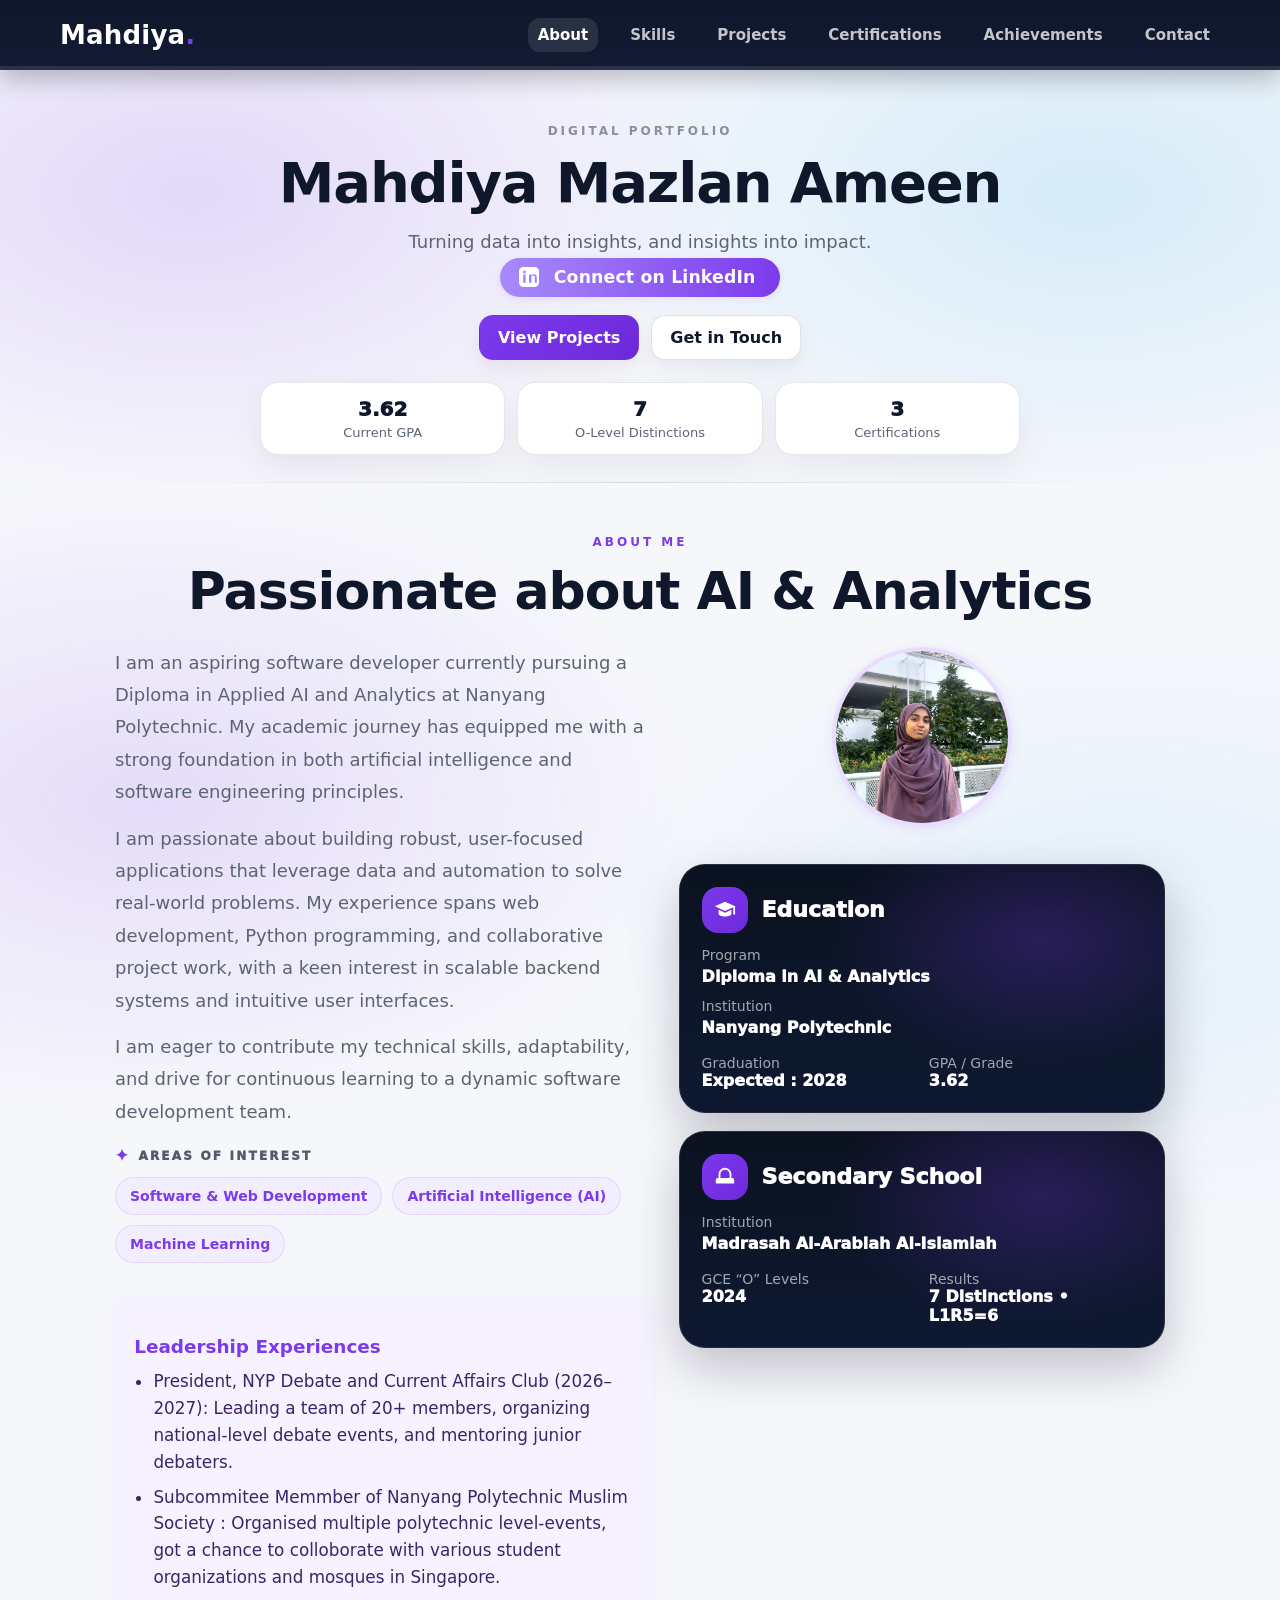
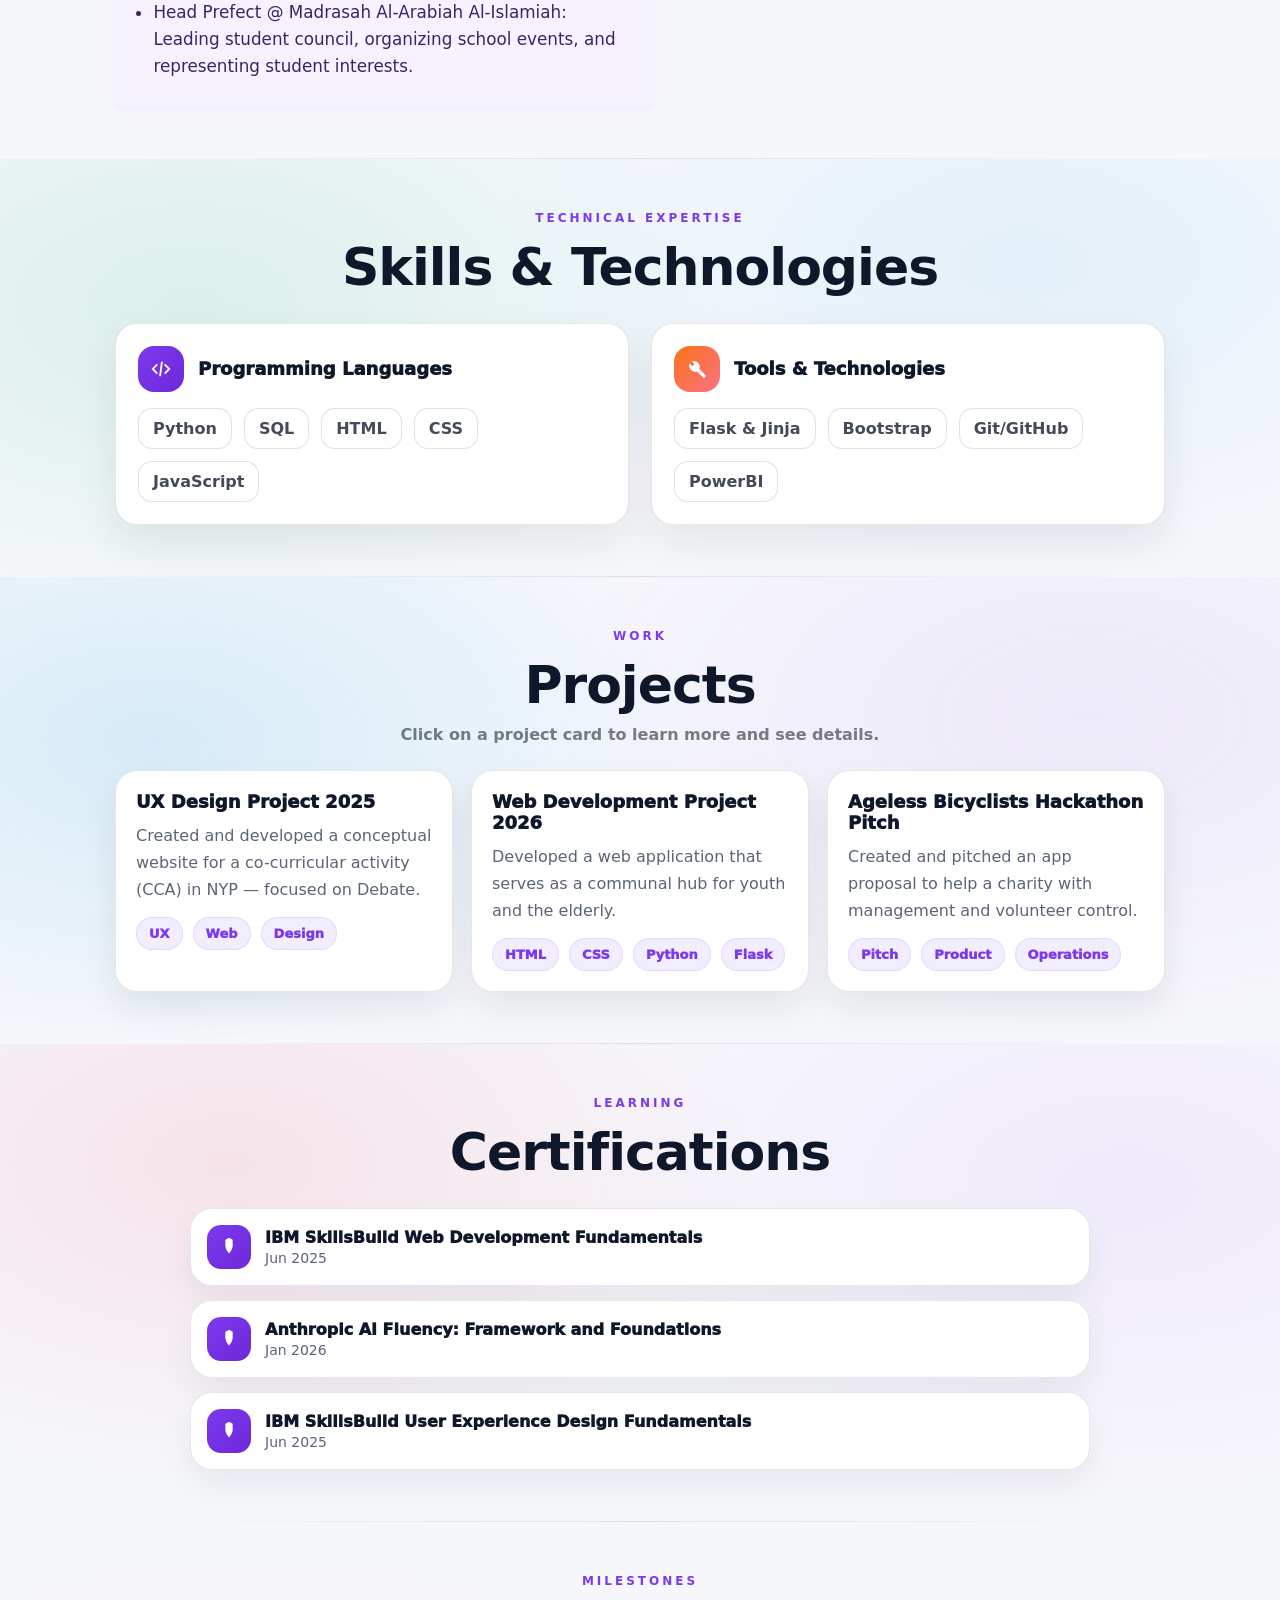
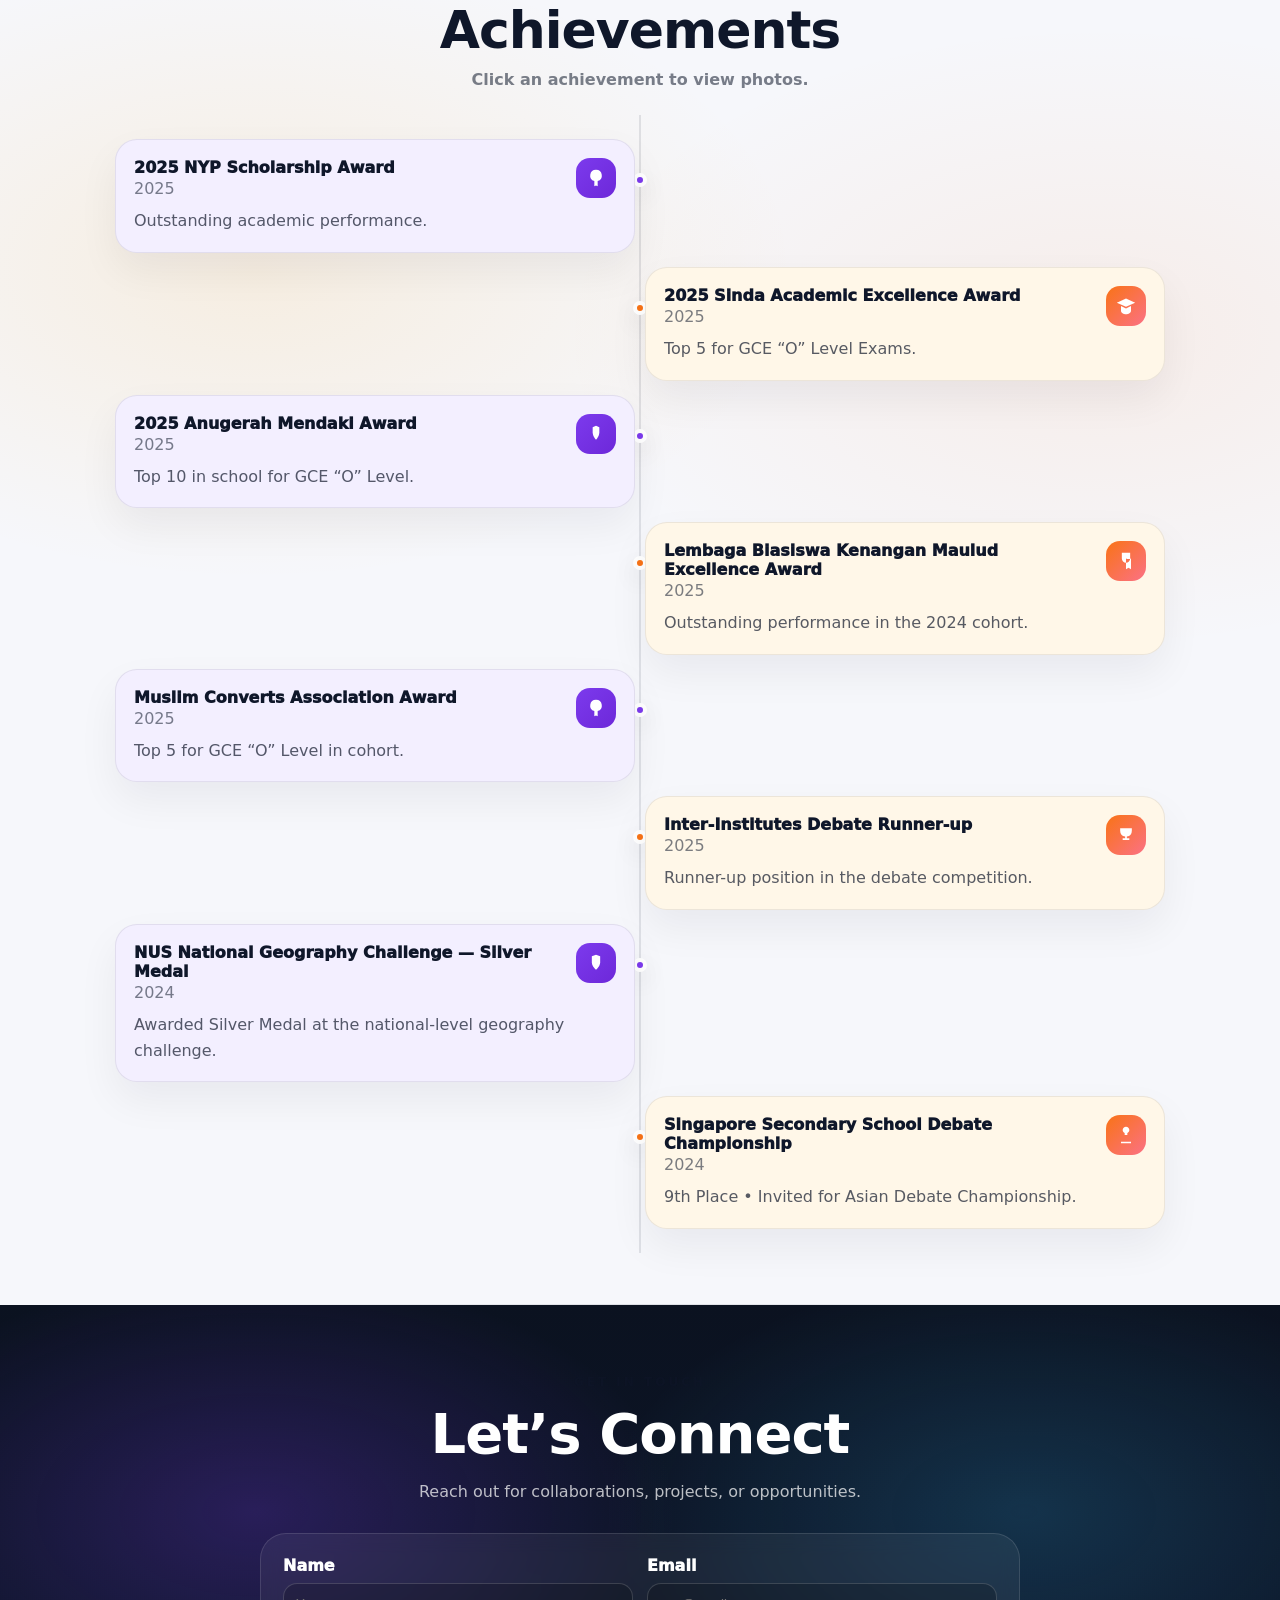
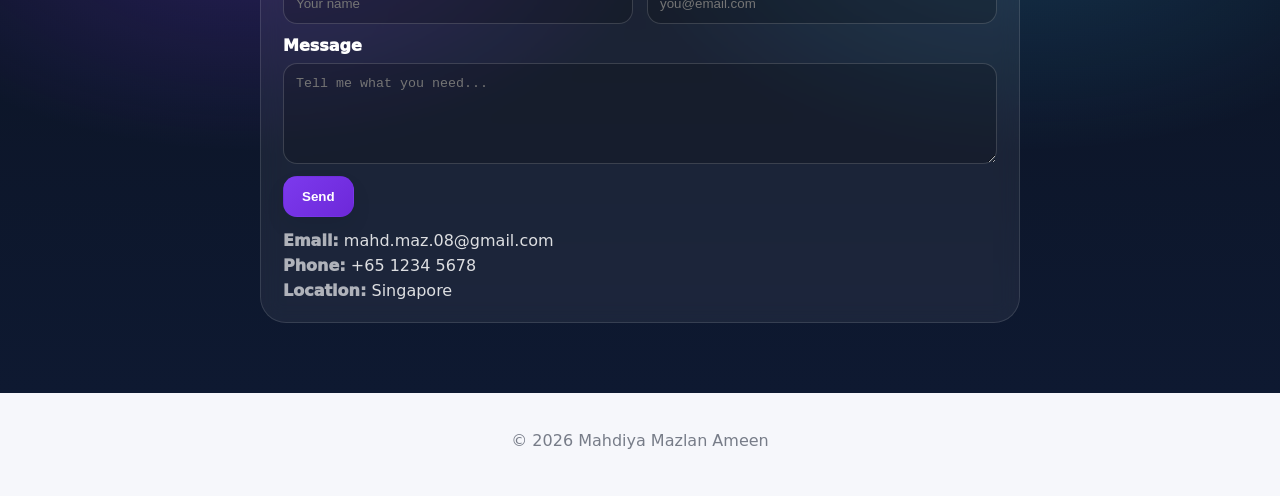
==== index.html @ 00eb6d24 "format" ====
<!DOCTYPE html>
<html lang="en">
<head>
  <meta charset="UTF-8" />
  <meta name="viewport" content="width=device-width, initial-scale=1.0" />
  <title>Mahdiya Mazlan Ameen | Portfolio</title>
  <link rel="stylesheet" href="style.css" />
</head>

<body>
  <!-- NAV -->
  <header class="nav-wrap">
    <nav class="nav">
      <a class="brand" href="#top" aria-label="Home">
        <span class="brand-name">Mahdiya</span><span class="brand-dot">.</span>
      </a>

      <button class="nav-toggle" id="navToggle" aria-label="Toggle menu">☰</button>

      <div class="nav-links" id="navLinks">
        <a class="nav-link" href="#about">About</a>
        <a class="nav-link" href="#skills">Skills</a>
        <a class="nav-link" href="#projects">Projects</a>
        <a class="nav-link" href="#certifications">Certifications</a>
        <a class="nav-link" href="#achievements">Achievements</a>
        <a class="nav-link" href="#contact">Contact</a>
      </div>
    </nav>

    <!-- Progress bar -->
    <div class="progress-track" aria-hidden="true">
      <div class="progress-bar" id="progressBar"></div>
    </div>
  </header>

  <main id="top">
    <!-- HERO -->
    <section class="hero theme-hero section-sep">
      <div class="hero-inner">
        <p class="kicker">DIGITAL PORTFOLIO</p>
        <h1 class="hero-title">Mahdiya Mazlan Ameen</h1>
        <p class="hero-sub">Turning data into insights, and insights into impact.</p>
        <a class="linkedin-btn" href="https://www.linkedin.com/in/mahdiya-mazlan-16b525393/" target="_blank" rel="noreferrer">
          <span class="linkedin-icon" aria-hidden="true">
            <svg width="20" height="20" viewBox="0 0 24 24" fill="currentColor" style="vertical-align:middle;">
              <path d="M19 0h-14c-2.761 0-5 2.239-5 5v14c0 2.761 2.239 5 5 5h14c2.762 0 5-2.239 5-5v-14c0-2.761-2.238-5-5-5zm-11 19h-3v-10h3v10zm-1.5-11.268c-.966 0-1.75-.784-1.75-1.75s.784-1.75 1.75-1.75 1.75.784 1.75 1.75-.784 1.75-1.75 1.75zm15.5 11.268h-3v-5.604c0-1.337-.025-3.063-1.868-3.063-1.868 0-2.154 1.459-2.154 2.967v5.7h-3v-10h2.881v1.367h.041c.401-.761 1.379-1.563 2.841-1.563 3.039 0 3.6 2.001 3.6 4.601v5.595z"/>
            </svg>
          </span>
          <span class="linkedin-text">Connect on LinkedIn</span>
        </a>

        <div class="hero-cta">
          <a class="btn primary" href="#projects">View Projects</a>
          <a class="btn" href="#contact">Get in Touch</a>
        </div>

        <div class="hero-stats">
          <div class="stat">
            <div class="stat-num">3.62</div>
            <div class="stat-label">Current GPA</div>
          </div>
          <div class="stat">
            <div class="stat-num">7</div>
            <div class="stat-label">O-Level Distinctions</div>
          </div>
          <div class="stat">
            <div class="stat-num">3</div>
            <div class="stat-label">Certifications</div>
          </div>
        </div>
      </div>
    </section>

    <!-- ABOUT -->
    <section id="about" class="section theme-lilac section-sep">
      <div class="section-head center">
        <p class="kicker purple">ABOUT ME</p>
        <h2 class="section-title">Passionate about AI &amp; Analytics</h2>
      </div>

      <div class="about-grid">
        <div class="about-left">
          <p class="lead">
            I am an aspiring software developer currently pursuing a Diploma in Applied AI and Analytics at Nanyang Polytechnic. My academic journey has equipped me with a strong foundation in both artificial intelligence and software engineering principles.
          </p>
          <p class="lead">
            I am passionate about building robust, user-focused applications that leverage data and automation to solve real-world problems. My experience spans web development, Python programming, and collaborative project work, with a keen interest in scalable backend systems and intuitive user interfaces.
          </p>
          <p class="lead">
            I am eager to contribute my technical skills, adaptability, and drive for continuous learning to a dynamic software development team.
          </p>

          <div class="mini-row">
            <span class="mini-icon">✦</span>
            <span class="mini-label">AREAS OF INTEREST</span>
          </div>

          <div class="chip-row">
            <span class="chip">Software &amp; Web Development</span>
            <span class="chip">Artificial Intelligence (AI)</span>
            <span class="chip">Machine Learning</span>
          </div>

     
          <div class="leadership-section">
            <h3 class="leadership-title">Leadership Experiences</h3>
            <ul class="leadership-list">
              <li>President, NYP Debate and Current Affairs Club (2026–2027): Leading a team of 20+ members, organizing national-level debate events, and mentoring junior debaters.</li>
              <li>Subcommitee Memmber of Nanyang Polytechnic Muslim Society : Organised multiple polytechnic level-events, got a chance to colloborate with various student organizations and mosques in Singapore. </li>
              <li>Head Prefect @ Madrasah Al-Arabiah Al-Islamiah: Leading student council, organizing school events, and representing student interests.</li>
            </ul>
          </div>
        </div>

        <div class="about-right">
          <div class="profile-pic-wrap">
            <img src="profile2.jpeg" alt="Profile photo of Mahdiya Mazlan Ameen" class="profile-pic" />
          </div>
          <article class="dark-card">
            <div class="dark-card-top">
              <span class="icon-badge purple">
                <svg viewBox="0 0 24 24" aria-hidden="true">
                  <path d="M12 3 1 8l11 5 9-4.09V17h2V8L12 3Zm0 12L5 11.82V16c0 1.66 3.13 3 7 3s7-1.34 7-3v-4.18L12 15Z"/>
                </svg>
              </span>
              <div class="dark-card-title">Education</div>
            </div>

            <div class="dark-card-body">
              <div class="dark-row">
                <div class="muted">Program</div>
                <div class="bold">Diploma in AI &amp; Analytics</div>
              </div>
              <div class="dark-row">
                <div class="muted">Institution</div>
                <div class="bold">Nanyang Polytechnic</div>
              </div>
              <div class="dark-split">
                <div>
                  <div class="muted">Graduation</div>
                  <div class="bold">Expected : 2028</div>
                </div>
                <div>
                  <div class="muted">GPA / Grade</div>
                  <div class="bold">3.62</div>
                </div>
              </div>
            </div>
          </article>

          <article class="dark-card">
            <div class="dark-card-top">
              <span class="icon-badge purple">
                <svg viewBox="0 0 24 24" aria-hidden="true">
                  <path d="M12 2a7 7 0 0 0-7 7v4H4a2 2 0 0 0-2 2v4h20v-4a2 2 0 0 0-2-2h-1V9a7 7 0 0 0-7-7Zm5 11H7V9a5 5 0 0 1 10 0v4Z"/>
                </svg>
              </span>
              <div class="dark-card-title">Secondary School</div>
            </div>

            <div class="dark-card-body">
              <div class="dark-row">
                <div class="muted">Institution</div>
                <div class="bold">Madrasah Al-Arabiah Al-Islamiah</div>
              </div>
              <div class="dark-split">
                <div>
                  <div class="muted">GCE “O” Levels</div>
                  <div class="bold">2024</div>
                </div>
                <div>
                  <div class="muted">Results</div>
                  <div class="bold">7 Distinctions • L1R5=6</div>
                </div>
              </div>
            </div>
          </article>
        </div>
      </div>
    </section>

    <!-- SKILLS -->
    <section id="skills" class="section theme-mint section-sep">
      <div class="section-head center">
        <p class="kicker purple">TECHNICAL EXPERTISE</p>
        <h2 class="section-title">Skills &amp; Technologies</h2>
      </div>

      <div class="cards-2">
        <article class="white-card">
          <div class="white-card-top">
            <span class="icon-badge purple">
              <svg viewBox="0 0 24 24" aria-hidden="true">
                <path d="M8.7 16.3 4.4 12l4.3-4.3L7.3 6.3 1.6 12l5.7 5.7 1.4-1.4ZM15.3 16.3l1.4 1.4 5.7-5.7-5.7-5.7-1.4 1.4L19.6 12l-4.3 4.3ZM10 20h2l2-16h-2l-2 16Z"/>
              </svg>
            </span>
            <div class="white-card-title">Programming Languages</div>
          </div>

          <div class="pill-grid">
            <span class="pill">Python</span>
            <span class="pill">SQL</span>
            <span class="pill">HTML</span>
            <span class="pill">CSS</span>
            <span class="pill">JavaScript</span>
          </div>
        </article>

        <article class="white-card">
          <div class="white-card-top">
            <span class="icon-badge orange">
              <svg viewBox="0 0 24 24" aria-hidden="true">
                <path d="M22 19.6 14.6 12a6.5 6.5 0 0 0-8.3-8.3l3 3-2.3 2.3-3-3A6.5 6.5 0 0 0 12 14.6L19.6 22 22 19.6Z"/>
              </svg>
            </span>
            <div class="white-card-title">Tools &amp; Technologies</div>
          </div>

          <div class="pill-grid">
            <span class="pill">Flask &amp; Jinja</span>
            <span class="pill">Bootstrap</span>
            <span class="pill">Git/GitHub</span>
            <span class="pill">PowerBI</span>
          </div>
        </article>
      </div>
    </section>

    <!-- PROJECTS -->
    <section id="projects" class="section theme-sky section-sep">
      <div class="section-head center">
        <p class="kicker purple">WORK</p>
        <h2 class="section-title">Projects</h2>
        <p class="subtle-note">Click on a project card to learn more and see details.</p>
      </div>

      <div class="project-grid">
        <article class="project-card" tabindex="0" data-project="ux2025">
          <div class="project-top">
            <h3 class="project-title">UX Design Project 2025</h3>
            <p class="project-desc">
              Created and developed a conceptual website for a co-curricular activity (CCA) in NYP — focused on Debate.
            </p>
          </div>
          <div class="project-tags">
            <span class="tag">UX</span>
            <span class="tag">Web</span>
            <span class="tag">Design</span>
          </div>
        </article>

        <article class="project-card" tabindex="0" data-project="web2026">
          <div class="project-top">
            <h3 class="project-title">Web Development Project 2026</h3>
            <p class="project-desc">
              Developed a web application that serves as a communal hub for youth and the elderly.
            </p>
          </div>
          <div class="project-tags">
            <span class="tag">HTML</span>
            <span class="tag">CSS</span>
            <span class="tag">Python</span>
            <span class="tag">Flask</span>
          </div>
        </article>

        <article class="project-card" tabindex="0" data-project="bicyclists">
          <div class="project-top">
            <h3 class="project-title">Ageless Bicyclists Hackathon Pitch</h3>
            <p class="project-desc">
              Created and pitched an app proposal to help a charity with management and volunteer control.
            </p>
          </div>
          <div class="project-tags">
            <span class="tag">Pitch</span>
            <span class="tag">Product</span>
            <span class="tag">Operations</span>
          </div>
        </article>
      </div>
    </section>

    <!-- CERTIFICATIONS -->
    <section id="certifications" class="section theme-rose section-sep">
      <div class="section-head center">
        <p class="kicker purple">LEARNING</p>
        <h2 class="section-title">Certifications</h2>
      </div>

      <div class="list-cards">
        <div class="list-card">
          <div class="list-icon purple">
            <svg viewBox="0 0 24 24" aria-hidden="true">
              <path d="M12 2 8 4v6c0 5 4 9 4 9s4-4 4-9V4l-4-2Z"/>
            </svg>
          </div>
          <div class="list-body">
            <div class="list-title">IBM SkillsBuild Web Development Fundamentals</div>
            <div class="list-sub">Jun 2025</div>
          </div>
        </div>

        <div class="list-card">
          <div class="list-icon purple">
            <svg viewBox="0 0 24 24" aria-hidden="true">
              <path d="M12 2 8 4v6c0 5 4 9 4 9s4-4 4-9V4l-4-2Z"/>
            </svg>
          </div>
          <div class="list-body">
            <div class="list-title">Anthropic AI Fluency: Framework and Foundations</div>
            <div class="list-sub">Jan 2026</div>
          </div>
        </div>

        <div class="list-card">
          <div class="list-icon purple">
            <svg viewBox="0 0 24 24" aria-hidden="true">
              <path d="M12 2 8 4v6c0 5 4 9 4 9s4-4 4-9V4l-4-2Z"/>
            </svg>
          </div>
          <div class="list-body">
            <div class="list-title">IBM SkillsBuild User Experience Design Fundamentals</div>
            <div class="list-sub">Jun 2025</div>
          </div>
        </div>
      </div>
    </section>

    <!-- ACHIEVEMENTS -->
    <section id="achievements" class="section theme-amber section-sep">
      <div class="section-head center">
        <p class="kicker purple">MILESTONES</p>
        <h2 class="section-title">Achievements</h2>
        <p class="subtle-note">Click an achievement to view photos.</p>
      </div>

      <div class="timeline">
        <div class="line"></div>

        <!-- 2025 -->
        <div class="t-item left">
          <span class="t-dot purple"></span>
          <div class="t-card lilac achievement-card" tabindex="0" data-achievement="nyp">
            <div class="t-top">
              <div>
                <div class="t-title">2025 NYP Scholarship Award</div>
                <div class="t-date">2025</div>
              </div>
              <span class="t-badge purple">
                <svg viewBox="0 0 24 24" aria-hidden="true">
                  <path d="M12 2a7 7 0 0 0-2 13.7V22l2-1 2 1v-6.3A7 7 0 0 0 12 2Z"/>
                </svg>
              </span>
            </div>
            <p class="t-desc">Outstanding academic performance.</p>
          </div>
        </div>

        <div class="t-item right">
          <span class="t-dot orange"></span>
          <div class="t-card sand achievement-card" tabindex="0" data-achievement="sinda">
            <div class="t-top">
              <div>
                <div class="t-title">2025 Sinda Academic Excellence Award</div>
                <div class="t-date">2025</div>
              </div>
              <span class="t-badge orange">
                <svg viewBox="0 0 24 24" aria-hidden="true">
                  <path d="M12 3 1 8l11 5 11-5-11-5Zm-6 9v6c0 2 3 4 6 4s6-2 6-4v-6l-6 3-6-3Z"/>
                </svg>
              </span>
            </div>
            <p class="t-desc">Top 5 for GCE “O” Level Exams.</p>
          </div>
        </div>

        <div class="t-item left">
          <span class="t-dot purple"></span>
          <div class="t-card lilac achievement-card" tabindex="0" data-achievement="mendaki">
            <div class="t-top">
              <div>
                <div class="t-title">2025 Anugerah Mendaki Award</div>
                <div class="t-date">2025</div>
              </div>
              <span class="t-badge purple">
                <svg viewBox="0 0 24 24" aria-hidden="true">
                  <path d="M12 2 8 4v6c0 5 4 9 4 9s4-4 4-9V4l-4-2Z"/>
                </svg>
              </span>
            </div>
            <p class="t-desc">Top 10 in school for GCE “O” Level.</p>
          </div>
        </div>

        <div class="t-item right">
          <span class="t-dot orange"></span>
          <div class="t-card sand achievement-card" tabindex="0" data-achievement="maulud">
            <div class="t-top">
              <div>
                <div class="t-title">Lembaga Biasiswa Kenangan Maulud Excellence Award</div>
                <div class="t-date">2025</div>
              </div>
              <span class="t-badge orange">
                <svg viewBox="0 0 24 24" aria-hidden="true">
                  <path d="M7 2h10v7a5 5 0 0 1-10 0V2Zm5 20 3-2 3 2V9a7 7 0 0 1-6 0v13Z"/>
                </svg>
              </span>
            </div>
            <p class="t-desc">Outstanding performance in the 2024 cohort.</p>
          </div>
        </div>

        <div class="t-item left">
          <span class="t-dot purple"></span>
          <div class="t-card lilac achievement-card" tabindex="0" data-achievement="converts">
            <div class="t-top">
              <div>
                <div class="t-title">Muslim Converts Association Award</div>
                <div class="t-date">2025</div>
              </div>
              <span class="t-badge purple">
                <svg viewBox="0 0 24 24" aria-hidden="true">
                  <path d="M12 2a7 7 0 0 0-2 13.7V22l2-1 2 1v-6.3A7 7 0 0 0 12 2Z"/>
                </svg>
              </span>
            </div>
            <p class="t-desc">Top 5 for GCE “O” Level in cohort.</p>
          </div>
        </div>

        <div class="t-item right">
          <span class="t-dot orange"></span>
          <div class="t-card sand achievement-card" tabindex="0" data-achievement="debate2025">
            <div class="t-top">
              <div>
                <div class="t-title">Inter-Institutes Debate Runner-up</div>
                <div class="t-date">2025</div>
              </div>
              <span class="t-badge orange">
                <svg viewBox="0 0 24 24" aria-hidden="true">
                  <path d="M7 4h10v3a5 5 0 0 1-10 0V4Zm-2 0v3a7 7 0 0 0 6 6.93V16H8v2h8v-2h-3v-2.07A7 7 0 0 0 19 7V4h-2v3a5 5 0 0 1-10 0V4H5Z"/>
                </svg>
              </span>
            </div>
            <p class="t-desc">Runner-up position in the debate competition.</p>
          </div>
        </div>

        <!-- 2024 NEW -->
        <div class="t-item left">
          <span class="t-dot purple"></span>
          <div class="t-card lilac achievement-card" tabindex="0" data-achievement="nusgeo">
            <div class="t-top">
              <div>
                <div class="t-title">NUS National Geography Challenge — Silver Medal</div>
                <div class="t-date">2024</div>
              </div>
              <span class="t-badge purple">
                <svg viewBox="0 0 24 24" aria-hidden="true">
                  <path d="M12 2 7 4v7c0 5 5 9 5 9s5-4 5-9V4l-5-2Z"/>
                </svg>
              </span>
            </div>
            <p class="t-desc">Awarded Silver Medal at the national-level geography challenge.</p>
          </div>
        </div>

        <div class="t-item right">
          <span class="t-dot orange"></span>
          <div class="t-card sand achievement-card" tabindex="0" data-achievement="sssd">
            <div class="t-top">
              <div>
                <div class="t-title">Singapore Secondary School Debate Championship</div>
                <div class="t-date">2024</div>
              </div>
              <span class="t-badge orange">
                <svg viewBox="0 0 24 24" aria-hidden="true">
                  <path d="M12 2c2.2 0 4 1.8 4 4 0 1.6-1 3-2.4 3.6V12h-3.2V9.6C9 9 8 7.6 8 6c0-2.2 1.8-4 4-4Zm-6 20v-2h12v2H6Z"/>
                </svg>
              </span>
            </div>
            <p class="t-desc">9th Place • Invited for Asian Debate Championship.</p>
          </div>
        </div>
      </div>
    </section>

    <!-- CONTACT -->
    <section id="contact" class="contact">
      <div class="contact-inner">
        <p class="kicker">GET IN TOUCH</p>
        <h2 class="contact-title">Let’s Connect</h2>
        <p class="contact-sub">Reach out for collaborations, projects, or opportunities.</p>

        <form class="contact-form" onsubmit="return false;">
          <div class="form-row">
            <div class="field">
              <label for="name">Name</label>
              <input id="name" name="name" type="text" placeholder="Your name" required />
            </div>
            <div class="field">
              <label for="email">Email</label>
              <input id="email" name="email" type="email" placeholder="you@email.com" required />
            </div>
          </div>

          <div class="field">
            <label for="message">Message</label>
            <textarea id="message" name="message" rows="5" placeholder="Tell me what you need..." required></textarea>
          </div>

          <button class="btn primary" type="submit">Send</button>

          <div class="contact-meta">
            <div><span class="muted2">Email:</span> mahd.maz.08@gmail.com</div>
            <div><span class="muted2">Phone:</span> +65 1234 5678</div>
            <div><span class="muted2">Location:</span> Singapore</div>
          </div>
        </form>
      </div>
    </section>

    <footer class="footer">
      <p>© 2026 Mahdiya Mazlan Ameen</p>
    </footer>
  </main>

  <!-- =========================
  PROJECT MODALS (Updated with LONG descriptions ✅)
  Only Web Dev 2026 has "View Project" button ✅
  ========================= -->
  <div id="modal-ux2025" class="project-modal">
    <div class="modal-content">
      <span class="modal-close" tabindex="0">&times;</span>
      <h2>UX Design Project 2025</h2>
      <img src="ux.homepage.png" alt="UX Design Project Screenshot" class="modal-img" />

      <p><strong>Overview:</strong> A conceptual website designed for an NYP Debate CCA to clearly communicate activities, events, and achievements to students.</p>
      <p><strong>My role:</strong> I planned the layout and user flow, designed key pages, and focused on improving readability and navigation so users can quickly find information such as training schedules, event updates, and sign-up details.</p>
      <p><strong>Key UX focus:</strong> Clean information hierarchy, consistent visual style, and a student-friendly design that feels modern and easy to use.</p>
      <p><strong>Outcome:</strong> A structured, realistic prototype that shows how a CCA could present content professionally to attract new members and keep current members informed.</p>
    </div>
  </div>

  <div id="modal-web2026" class="project-modal">
    <div class="modal-content">
      <span class="modal-close" tabindex="0">&times;</span>
      <h2>Web Development Project 2026</h2>
      <video src="wdpvideo.mp4" controls class="modal-img"></video>

      <p><strong>Overview:</strong> A community web application built as a shared hub for youth and the elderly to connect, participate, and support each other through shared stories, activities, and updates.</p>
      <p><strong>My role:</strong> I developed the web app structure and UI, designed pages for community interaction, and ensured the layout is simple, accessible, and easy for users of different ages.</p>
      <p><strong>Tech stack:</strong> HTML, CSS, Python, and Flask (with a modular structure that allows future features like login, posting, and topic categories).</p>
      <p><strong>Why it matters:</strong> The platform is designed to reduce social gaps by making it easier for different generations to communicate and share resources in one place.</p>
      <p><strong>Outcome:</strong> A working web application foundation that is scalable and ready to expand with more community features.</p>

      <!-- ✅ ONLY project with View Project button -->
      <a class="btn primary" href="https://wdpprojectfinal-production.up.railway.app/storyboard" target="_blank" rel="noreferrer">View Project</a>
    </div>
  </div>

  <div id="modal-bicyclists" class="project-modal">
    <div class="modal-content">
      <span class="modal-close" tabindex="0">&times;</span>
      <h2>Ageless Bicyclists Hackathon Pitch</h2>
      <video src="ageless cyclists.mp4" controls class="modal-img"></video>

      <p><strong>Overview:</strong> A hackathon proposal where we designed an app concept to help a charity manage volunteers, events, and operations more efficiently.</p>
      <p><strong>My role:</strong> I translated real operational needs into practical app features and contributed to structuring the pitch so the solution was clear, realistic, and impactful.</p>
      <p><strong>Core features proposed:</strong> Volunteer scheduling, task assignment, event tracking, and simple admin tools to improve coordination and reduce manual work.</p>
      <p><strong>Outcome:</strong> A polished pitch that communicated both social impact and operational improvement, supported by a clear user flow and feature breakdown.</p>
    </div>
  </div>

  <!-- =========================
  ACHIEVEMENT MODALS (Your latest kept ✅)
  ========================= -->
  <div id="modal-nyp" class="achievement-modal">
    <div class="modal-content">
      <span class="modal-close" tabindex="0">&times;</span>
      <h2>2025 NYP Scholarship Award</h2>
      <img src="nypscholarship.png" alt="NYP Scholarship Award" class="modal-img" />
    </div>
  </div>

  <div id="modal-sinda" class="achievement-modal">
    <div class="modal-content">
      <span class="modal-close" tabindex="0">&times;</span>
      <h2>2025 Sinda Academic Excellence Award</h2>
      <img src="sinda.png" alt="Sinda Award" class="modal-img" />
    </div>
  </div>

  <div id="modal-mendaki" class="achievement-modal">
    <div class="modal-content">
      <span class="modal-close" tabindex="0">&times;</span>
      <h2>2025 Anugerah Mendaki Award</h2>
      <img src="mendaki.png" alt="Mendaki Award" class="modal-img" />
    </div>
  </div>

  <div id="modal-maulud" class="achievement-modal">
    <div class="modal-content">
      <span class="modal-close" tabindex="0">&times;</span>
      <h2>Lembangan Kenangan Maulud Excellence Award</h2>
      <img src="lbkm.png" alt="Maulud Award" class="modal-img" />
    </div>
  </div>

  <div id="modal-converts" class="achievement-modal">
    <div class="modal-content">
      <span class="modal-close" tabindex="0">&times;</span>
      <h2>Muslim Converts Association Award</h2>
      <img src="mcas.png" alt="Converts Award" class="modal-img" />
    </div>
  </div>

  <div id="modal-debate2025" class="achievement-modal">
    <div class="modal-content">
      <span class="modal-close" tabindex="0">&times;</span>
      <h2>Inter-Institutes Debate Runner-up</h2>
      <img src="interihl.png" alt="Debate Award" class="modal-img" />
      <div class="ach-gallery">
        <img src="interihl2.jpeg" alt="Debate photo 1" />
      </div>
    </div>
  </div>

  <div id="modal-nusgeo" class="achievement-modal">
    <div class="modal-content">
      <span class="modal-close" tabindex="0">&times;</span>
      <h2>NUS National Geography Challenge — Silver Medal (2024)</h2>
      <img src="nusgeog.png" alt="NUS Geography Challenge" class="modal-img" />
    </div>
  </div>

  <div id="modal-sssd" class="achievement-modal">
    <div class="modal-content">
      <span class="modal-close" tabindex="0">&times;</span>
      <h2>Singapore Secondary School Debate Championship (2024)</h2>
      <img src="sssdc.png" alt="SSSD Championship" class="modal-img" />
      <p><strong>Result:</strong> 9th Place • Invited for Asian Debate Championship</p>
    </div>
  </div>

  <script>
    // Mobile nav
    const navToggle = document.getElementById("navToggle");
    const navLinks = document.getElementById("navLinks");
    navToggle?.addEventListener("click", () => navLinks.classList.toggle("open"));

    // Active link on scroll
    const links = document.querySelectorAll(".nav-link");
    const sections = [...document.querySelectorAll("section[id]")];
    function setActive() {
      const y = window.scrollY + 140;
      let current = sections[0]?.id || "about";
      for (const s of sections) if (s.offsetTop <= y) current = s.id;
      links.forEach(a => a.classList.toggle("active", a.getAttribute("href") === `#${current}`));
    }
    window.addEventListener("scroll", setActive);
    setActive();

    // Reveal
    const revealTargets = document.querySelectorAll(
      "section, .white-card, .project-card, .dark-card, .list-card, .t-card, .stat"
    );
    revealTargets.forEach(el => el.classList.add("reveal"));
    const io = new IntersectionObserver((entries) => {
      entries.forEach(e => { if (e.isIntersecting) e.target.classList.add("show"); });
    }, { threshold: 0.12 });
    revealTargets.forEach(el => io.observe(el));

    // Progress bar
    const progressBar = document.getElementById("progressBar");
    function updateProgress() {
      const scrollTop = window.scrollY || document.documentElement.scrollTop;
      const docHeight = document.documentElement.scrollHeight - document.documentElement.clientHeight;
      const pct = docHeight > 0 ? (scrollTop / docHeight) * 100 : 0;
      progressBar.style.width = pct + "%";
    }
    window.addEventListener("scroll", updateProgress);
    updateProgress();

    // Achievement modals
    document.querySelectorAll('.achievement-card').forEach(card => {
      const open = () => {
        const modal = document.getElementById('modal-' + card.dataset.achievement);
        if (modal) modal.classList.add('active');
      };
      card.addEventListener('click', open);
      card.addEventListener('keypress', e => {
        if (e.key === 'Enter' || e.key === ' ') open();
      });
    });

    // Project modals
    document.querySelectorAll('.project-card').forEach(card => {
      const open = () => {
        const modal = document.getElementById('modal-' + card.dataset.project);
        if (modal) modal.classList.add('active');
      };
      card.addEventListener('click', open);
      card.addEventListener('keypress', e => {
        if (e.key === 'Enter' || e.key === ' ') open();
      });
    });

    // Close buttons (both modal types)
    document.querySelectorAll('.modal-close').forEach(btn => {
      const close = () => btn.closest('.achievement-modal, .project-modal')?.classList.remove('active');
      btn.addEventListener('click', close);
      btn.addEventListener('keypress', e => {
        if (e.key === 'Enter' || e.key === ' ') close();
      });
    });

    // Click outside modal content to close
    document.querySelectorAll('.achievement-modal, .project-modal').forEach(m => {
      m.addEventListener('click', (e) => { if (e.target === m) m.classList.remove('active'); });
    });

    window.addEventListener('keydown', e => {
      if (e.key === 'Escape') {
        document.querySelectorAll('.achievement-modal.active, .project-modal.active')
          .forEach(m => m.classList.remove('active'));
      }
    });
  </script>
</body>
</html>
---- style.css ----
/* Profile picture beside About Me intro */
.profile-pic-wrap {
  display: flex;
  justify-content: center;
  margin-bottom: 1.2rem;
}
.profile-pic {
  width: 180px;
  height: 180px;
  object-fit: cover;
  border-radius: 50%;
  border: 4px solid #e9ddff;
  box-shadow: 0 2px 12px rgba(124, 58, 237, 0.10);
}
/* Professional LinkedIn button styling for hero */
.linkedin-btn {
  display: inline-flex;
  align-items: center;
  gap: 0.6em;
  background: linear-gradient(90deg, #a78bfa 0%, #7c3aed 100%);
  color: #fff;
  font-weight: 600;
  font-size: 1.08rem;
  padding: 0.55em 1.4em 0.55em 1.1em;
  border: none;
  border-radius: 2em;
  box-shadow: 0 2px 8px rgba(124, 58, 237, 0.10);
  text-decoration: none;
  transition: background 0.18s, box-shadow 0.18s, transform 0.12s;
  cursor: pointer;
  outline: none;
}
.linkedin-btn:hover, .linkedin-btn:focus {
  background: linear-gradient(90deg, #7c3aed 0%, #a78bfa 100%);
  box-shadow: 0 4px 16px rgba(124, 58, 237, 0.18);
  transform: translateY(-2px) scale(1.03);
}
.linkedin-icon {
  display: flex;
  align-items: center;
  color: #fff;
  font-size: 1.2em;
  margin-right: 0.2em;
}
.linkedin-text {
  letter-spacing: 0.01em;
}
/* Centered LinkedIn link under About Me motto */
.center-linkedin {
  display: flex;
  justify-content: center;
  margin: 0.7rem 0 1.2rem 0;
}
.about-motto {
  text-align: center;
  font-size: 1.08rem;
  color: #7c3aed;
  font-weight: 600;
  margin-top: 0.7rem;
  margin-bottom: 0.2rem;
}
/* Leadership section under About Me */
.leadership-section {
  margin-top: 2.2rem;
  background: #f6f2ff;
  border-radius: 12px;
  padding: 1.2rem 1.5rem 1.2rem 1.2rem;
  box-shadow: 0 2px 8px rgba(124, 58, 237, 0.06);
}
.leadership-title {
  color: #7c3aed;
  font-size: 1.15rem;
  margin-bottom: 0.7rem;
  font-weight: 700;
}
.leadership-list {
  margin: 0;
  padding-left: 1.2rem;
  color: #3b2566;
  font-size: 1.05rem;
}
.leadership-list li {
  margin-bottom: 0.5rem;
  line-height: 1.6;
}
/* =========================
FINAL style.css (COPY/PASTE)
Fixes:
- Prevent section clipping modals
- Added subtle note style
- Modal z-index boosted
- Skills pills lighter
- Gallery support
========================= */

:root{
  --navy:#0f172a;
  --navy2:#111b33;

  --text:#0f172a;
  --muted:#5b6476;
  --bg:#f6f7fb;

  --purple:#7c3aed;
  --purple2:#6d28d9;
  --lilac:#f2edff;

  --mint:#10b981;
  --sky:#0ea5e9;
  --rose:#f43f5e;
  --amber:#f59e0b;

  --card:#ffffff;
}

*{ box-sizing:border-box; }
html{ scroll-behavior:smooth; }
body{
  margin:0;
  font-family: ui-sans-serif, system-ui, -apple-system, Segoe UI, Roboto, Arial;
  color:var(--text);
  background: var(--bg);
}

/* Prevent sections clipping modals */
.section{ overflow: visible; }

/* NAV */
.nav-wrap{
  position: sticky;
  top:0;
  z-index:100;
  background: linear-gradient(180deg, var(--navy) 0%, var(--navy2) 100%);
  box-shadow: 0 10px 22px rgba(2,6,23,0.22);
}
.nav{
  max-width: 1200px;
  margin: 0 auto;
  padding: 18px 20px 14px;
  display:flex;
  align-items:center;
  gap: 18px;
}
.brand{
  text-decoration:none;
  font-weight: 800;
  font-size: 26px;
  letter-spacing: 0.2px;
  color: #fff;
}
.brand-dot{ color: var(--purple); }
.nav-toggle{
  display:none;
  margin-left:auto;
  border: 1px solid rgba(255,255,255,0.16);
  background: rgba(255,255,255,0.08);
  color:#fff;
  border-radius: 12px;
  padding: 10px 12px;
  cursor:pointer;
}
.nav-links{
  margin-left:auto;
  display:flex;
  align-items:center;
  gap: 22px;
}
.nav-link{
  color: rgba(255,255,255,0.75);
  text-decoration:none;
  font-weight: 700;
  font-size: 15px;
  padding: 8px 10px;
  border-radius: 12px;
}
.nav-link:hover{ color:#fff; }
.nav-link.active{
  color:#fff;
  background: rgba(255,255,255,0.10);
}

/* Progress bar */
.progress-track{
  height: 4px;
  width: 100%;
  background: rgba(255,255,255,0.10);
}
.progress-bar{
  height: 100%;
  width: 0%;
  background: linear-gradient(90deg, var(--purple) 0%, #22c55e 40%, var(--sky) 70%, var(--amber) 100%);
  transition: width 0.08s linear;
}

/* HERO */
.hero{ padding: 54px 20px 28px; }
.hero-inner{
  max-width: 1050px;
  margin: 0 auto;
  text-align:center;
}
.kicker{
  margin: 0 0 12px;
  letter-spacing: 3px;
  font-weight: 900;
  font-size: 12px;
  color: rgba(15,23,42,0.45);
}
.kicker.purple{ color: var(--purple); }
.hero-title{
  margin: 0;
  font-size: 56px;
  letter-spacing: -1.2px;
}
.hero-sub{
  margin: 12px auto 0;
  max-width: 680px;
  font-size: 18px;
  color: var(--muted);
  line-height: 1.7;
}
.hero-cta{
  margin-top: 18px;
  display:flex;
  justify-content:center;
  gap: 12px;
  flex-wrap: wrap;
}
.btn{
  border: 1px solid rgba(15,23,42,0.12);
  background: #fff;
  color: var(--text);
  text-decoration:none;
  font-weight: 900;
  padding: 12px 18px;
  border-radius: 14px;
  display:inline-flex;
  align-items:center;
  justify-content:center;
  box-shadow: 0 10px 22px rgba(2,6,23,0.06);
  transition: transform .12s ease, box-shadow .12s ease;
}
.btn:hover{
  transform: translateY(-1px);
  box-shadow: 0 14px 28px rgba(2,6,23,0.10);
}
.btn.primary{
  background: linear-gradient(135deg, var(--purple) 0%, var(--purple2) 100%);
  color:#fff;
  border-color: transparent;
}

.hero-stats{
  margin: 22px auto 0;
  max-width: 760px;
  display:grid;
  grid-template-columns: repeat(3, 1fr);
  gap: 12px;
}
.stat{
  background:#fff;
  border: 1px solid rgba(15,23,42,0.10);
  border-radius: 18px;
  padding: 14px 14px;
  box-shadow: 0 16px 34px rgba(15,23,42,0.06);
}
.stat-num{ font-weight: 950; font-size: 20px; }
.stat-label{ margin-top: 4px; color: var(--muted); font-size: 13px; }

/* SECTIONS */
.section{
  padding: 52px 20px;
  position: relative;
}
.section-sep::after{
  content:"";
  position:absolute;
  left: 50%;
  transform: translateX(-50%);
  bottom: 0;
  width: min(980px, 92%);
  height: 1px;
  background: linear-gradient(90deg, transparent, rgba(15,23,42,0.12), transparent);
  opacity: 0.9;
}
.section-head{
  max-width: 1050px;
  margin: 0 auto 26px;
}
.section-head.center{ text-align:center; }
.section-title{
  margin: 0;
  font-size: 52px;
  letter-spacing: -1px;
}
.subtle-note{
  margin: 10px auto 0;
  max-width: 760px;
  color: rgba(15,23,42,0.55);
  font-weight: 700;
}

/* Themes */
.theme-hero{
  background:
    radial-gradient(900px 520px at 15% 30%, rgba(124,58,237,0.16), transparent 60%),
    radial-gradient(900px 520px at 85% 30%, rgba(14,165,233,0.14), transparent 60%),
    var(--bg);
}
.theme-lilac{
  background:
    radial-gradient(900px 520px at 12% 25%, rgba(124,58,237,0.14), transparent 60%),
    radial-gradient(900px 520px at 88% 35%, rgba(14,165,233,0.08), transparent 60%),
    var(--bg);
}
.theme-mint{
  background:
    radial-gradient(900px 520px at 15% 35%, rgba(16,185,129,0.12), transparent 60%),
    radial-gradient(900px 520px at 80% 25%, rgba(14,165,233,0.08), transparent 60%),
    var(--bg);
}
.theme-sky{
  background:
    radial-gradient(900px 520px at 12% 35%, rgba(14,165,233,0.14), transparent 60%),
    radial-gradient(900px 520px at 85% 30%, rgba(124,58,237,0.07), transparent 60%),
    var(--bg);
}
.theme-rose{
  background:
    radial-gradient(900px 520px at 18% 25%, rgba(244,63,94,0.11), transparent 60%),
    radial-gradient(900px 520px at 88% 30%, rgba(168,85,247,0.08), transparent 60%),
    var(--bg);
}
.theme-amber{
  background:
    radial-gradient(900px 520px at 20% 25%, rgba(245,158,11,0.11), transparent 60%),
    radial-gradient(900px 520px at 86% 30%, rgba(249,115,22,0.08), transparent 60%),
    var(--bg);
}

/* ABOUT */
.about-grid{
  max-width: 1050px;
  margin: 0 auto;
  display:grid;
  grid-template-columns: 1.05fr 0.95fr;
  gap: 26px;
  align-items:start;
}
.lead{
  margin: 0 0 14px;
  font-size: 18px;
  color: var(--muted);
  line-height: 1.8;
}
.mini-row{
  margin-top: 18px;
  display:flex;
  align-items:center;
  gap: 10px;
}
.mini-icon{ color: var(--purple); font-weight: 950; }
.mini-label{
  letter-spacing: 2.2px;
  font-size: 12px;
  font-weight: 950;
  color: rgba(15,23,42,0.7);
}
.chip-row{
  margin-top: 12px;
  display:flex;
  flex-wrap: wrap;
  gap: 10px;
}
.chip{
  background: var(--lilac);
  color: var(--purple);
  border: 1px solid rgba(124,58,237,0.12);
  padding: 10px 14px;
  border-radius: 999px;
  font-weight: 900;
  font-size: 14px;
}
.link-row{
  margin-top: 14px;
  display:flex;
  align-items:center;
  gap: 10px;
}
.link{
  color: var(--purple);
  font-weight: 950;
  text-decoration:none;
}
.link:hover{ text-decoration: underline; }
.sep{ color: rgba(15,23,42,0.35); }

.about-right{
  display:flex;
  flex-direction: column;
  gap: 18px;
}
.dark-card{
  background:
    radial-gradient(300px 180px at 75% 30%, rgba(124,58,237,0.26), transparent 70%),
    linear-gradient(180deg, #0b1220 0%, #0e1931 100%);
  border-radius: 26px;
  color:#fff;
  padding: 22px 22px;
  box-shadow: 0 20px 50px rgba(2,6,23,0.22);
  border: 1px solid rgba(255,255,255,0.10);
}
.dark-card-top{
  display:flex;
  align-items:center;
  gap: 14px;
  margin-bottom: 14px;
}
.dark-card-title{
  font-weight: 950;
  font-size: 22px;
}
.dark-card-body{
  display:flex;
  flex-direction: column;
  gap: 12px;
}
.dark-row{ display:flex; flex-direction: column; gap: 4px; }
.muted{ color: rgba(255,255,255,0.62); font-size: 14px; }
.bold{ font-weight: 950; }
.dark-split{
  margin-top: 6px;
  display:grid;
  grid-template-columns: 1fr 1fr;
  gap: 14px;
}
.icon-badge{
  width: 46px;
  height: 46px;
  border-radius: 16px;
  display:grid;
  place-items:center;
  flex: 0 0 auto;
}
.icon-badge svg{ width: 22px; height: 22px; fill: #fff; }
.icon-badge.purple{
  background: linear-gradient(135deg, var(--purple) 0%, var(--purple2) 100%);
}
.icon-badge.orange{
  background: linear-gradient(135deg, #f97316 0%, #fb7185 100%);
}

/* SKILLS */
.cards-2{
  max-width: 1050px;
  margin: 0 auto;
  display:grid;
  grid-template-columns: 1fr 1fr;
  gap: 22px;
}
.white-card{
  background: var(--card);
  border: 1px solid rgba(15,23,42,0.10);
  border-radius: 22px;
  padding: 22px 22px;
  box-shadow: 0 18px 40px rgba(15,23,42,0.08);
  transition: transform .15s ease, box-shadow .15s ease;
}
.white-card:hover{
  transform: translateY(-2px);
  box-shadow: 0 24px 48px rgba(15,23,42,0.10);
}
.white-card-top{
  display:flex;
  align-items:center;
  gap: 14px;
  margin-bottom: 16px;
}
.white-card-title{
  font-size: 18px;
  font-weight: 950;
}
.pill-grid{
  display:flex;
  flex-wrap: wrap;
  gap: 12px;
}
/* lighter skill pills */
.pill{
  border: 1px solid rgba(15,23,42,0.12);
  background: #fff;
  padding: 10px 14px;
  border-radius: 14px;
  font-weight: 650;
  color: rgba(15,23,42,0.78);
}

/* PROJECTS */
.project-grid{
  max-width: 1050px;
  margin: 0 auto;
  display:grid;
  grid-template-columns: repeat(3, 1fr);
  gap: 18px;
}
.project-card{
  background:#fff;
  border: 1px solid rgba(15,23,42,0.10);
  border-radius: 22px;
  padding: 20px 20px;
  box-shadow: 0 16px 34px rgba(15,23,42,0.08);
  transition: transform .15s ease, box-shadow .15s ease;
  cursor:pointer;
}
.project-card:hover{
  transform: translateY(-3px);
  box-shadow: 0 22px 44px rgba(15,23,42,0.10);
}
.project-title{ margin: 0; font-size: 18px; font-weight: 950; }
.project-desc{ margin: 10px 0 0; color: var(--muted); line-height: 1.7; }
.project-tags{
  margin-top: 14px;
  display:flex;
  flex-wrap: wrap;
  gap: 10px;
}
.tag{
  background: var(--lilac);
  color: var(--purple);
  border: 1px solid rgba(124,58,237,0.12);
  border-radius: 999px;
  padding: 8px 12px;
  font-weight: 950;
  font-size: 13px;
}

/* CERTIFICATIONS */
.list-cards{
  max-width: 900px;
  margin: 0 auto;
  display:flex;
  flex-direction: column;
  gap: 14px;
}
.list-card{
  background:#fff;
  border: 1px solid rgba(15,23,42,0.10);
  border-radius: 22px;
  padding: 16px 16px;
  display:flex;
  align-items:center;
  gap: 14px;
  box-shadow: 0 16px 34px rgba(15,23,42,0.06);
  transition: transform .15s ease, box-shadow .15s ease;
}
.list-card:hover{
  transform: translateY(-2px);
  box-shadow: 0 22px 44px rgba(15,23,42,0.08);
}
.list-icon{
  width: 44px; height: 44px;
  border-radius: 14px;
  display:grid; place-items:center;
}
.list-icon svg{ width: 22px; height:22px; fill:#fff; }
.list-icon.purple{
  background: linear-gradient(135deg, var(--purple) 0%, var(--purple2) 100%);
}
.list-title{ font-weight: 950; }
.list-sub{ color: var(--muted); margin-top: 3px; font-size: 14px; }

/* ACHIEVEMENTS TIMELINE */
.timeline{
  max-width: 1050px;
  margin: 0 auto;
  position: relative;
  padding: 10px 0 10px;
}
.timeline .line{
  position:absolute;
  left: 50%;
  top: 0;
  bottom: 0;
  width: 2px;
  background: rgba(15,23,42,0.10);
  transform: translateX(-50%);
}
.t-item{
  position: relative;
  display:flex;
  width: 100%;
  margin: 14px 0;
}
.t-item.left{ justify-content: flex-start; }
.t-item.right{ justify-content: flex-end; }

.t-dot{
  position:absolute;
  left: 50%;
  top: 34px;
  width: 14px;
  height: 14px;
  border-radius: 999px;
  transform: translateX(-50%);
  border: 4px solid #fff;
  box-shadow: 0 10px 22px rgba(2,6,23,0.10);
}
.t-dot.purple{ background: var(--purple); }
.t-dot.orange{ background: #f97316; }

.t-card{
  width: min(520px, 92%);
  border-radius: 22px;
  padding: 18px 18px;
  border: 1px solid rgba(15,23,42,0.08);
  box-shadow: 0 18px 40px rgba(15,23,42,0.06);
  cursor:pointer;
}
.t-card.lilac{ background: #f3efff; }
.t-card.sand{ background: #fff7e8; }

.t-top{
  display:flex;
  align-items:flex-start;
  justify-content: space-between;
  gap: 12px;
}
.t-title{ font-weight: 950; }
.t-date{ margin-top: 2px; color: rgba(15,23,42,0.55); }
.t-desc{ margin: 10px 0 0; color: rgba(15,23,42,0.70); line-height: 1.6; }

.t-badge{
  width: 40px; height: 40px;
  border-radius: 14px;
  display:grid; place-items:center;
  flex: 0 0 auto;
}
.t-badge svg{ width: 20px; height:20px; fill:#fff; }
.t-badge.purple{
  background: linear-gradient(135deg, var(--purple) 0%, var(--purple2) 100%);
}
.t-badge.orange{
  background: linear-gradient(135deg, #f97316 0%, #fb7185 100%);
}

/* MODALS */
.achievement-modal,
.project-modal{
  display:none;
  position: fixed;
  z-index: 9999;
  left: 0;
  top: 0;
  width: 100vw;
  height: 100vh;
  overflow: auto;
  background: rgba(15,23,42,0.45);
  align-items: center;
  justify-content: center;
}
.achievement-modal.active,
.project-modal.active{ display:flex; }

.modal-content{
  background: #fff;
  margin: auto;
  padding: 2rem 2.5rem;
  border-radius: 18px;
  max-width: 540px;
  width: 92vw;
  box-shadow: 0 8px 32px rgba(15,23,42,0.18);
  position: relative;
  animation: modalIn 0.2s cubic-bezier(.4,0,.2,1);
}
.modal-img{
  width: 100%;
  border-radius: 10px;
  margin-bottom: 1rem;
  object-fit: cover;
  background: #f6f7fb;
  min-height: 140px;
}
.modal-close{
  position: absolute;
  top: 14px;
  right: 18px;
  font-size: 2rem;
  color: #7c3aed;
  cursor: pointer;
  font-weight: bold;
  background: none;
  border: none;
}
@keyframes modalIn{
  from{ opacity:0; transform: translateY(40px); }
  to{ opacity:1; transform: translateY(0); }
}

/* Gallery inside achievement modal */
.ach-gallery{
  margin-top: 12px;
  display:grid;
  grid-template-columns: repeat(3, 1fr);
  gap: 10px;
}
.ach-gallery img{
  width: 100%;
  height: 110px;
  object-fit: cover;
  border-radius: 12px;
  border: 1px solid rgba(15,23,42,0.10);
  background:#f6f7fb;
}

/* CONTACT */
.contact{
  background:
    radial-gradient(700px 400px at 20% 30%, rgba(124,58,237,0.26), transparent 60%),
    radial-gradient(700px 400px at 80% 30%, rgba(56,189,248,0.18), transparent 60%),
    linear-gradient(180deg, #0b1220 0%, #0e1931 100%);
  padding: 70px 20px;
  color:#fff;
}
.contact-inner{
  max-width: 900px;
  margin: 0 auto;
  text-align:center;
}
.contact-title{
  margin: 0;
  font-size: 56px;
  letter-spacing: -1px;
}
.contact-sub{
  margin: 12px auto 0;
  max-width: 650px;
  color: rgba(255,255,255,0.72);
  line-height: 1.7;
}
.contact-form{
  margin: 28px auto 0;
  max-width: 760px;
  text-align:left;
  background: rgba(255,255,255,0.06);
  border: 1px solid rgba(255,255,255,0.12);
  border-radius: 26px;
  padding: 22px;
  backdrop-filter: blur(10px);
}
.form-row{
  display:grid;
  grid-template-columns: 1fr 1fr;
  gap: 14px;
}
.field{ display:flex; flex-direction: column; gap: 8px; margin-bottom: 12px; }
.field label{ font-weight: 950; }
.field input, .field textarea{
  border-radius: 14px;
  border: 1px solid rgba(255,255,255,0.16);
  background: rgba(0,0,0,0.18);
  color:#fff;
  padding: 12px 12px;
  outline:none;
}
.field input:focus, .field textarea:focus{
  border-color: rgba(124,58,237,0.65);
  box-shadow: 0 0 0 4px rgba(124,58,237,0.18);
}
.muted2{ color: rgba(255,255,255,0.65); font-weight: 950; }
.contact-meta{
  margin-top: 14px;
  display:grid;
  gap: 6px;
  color: rgba(255,255,255,0.85);
}

/* FOOTER */
.footer{
  padding: 22px 20px 30px;
  text-align:center;
  color: rgba(15,23,42,0.55);
}

/* REVEAL */
.reveal{
  opacity: 0;
  transform: translateY(16px);
  transition: opacity .6s ease, transform .6s ease;
}
.reveal.show{
  opacity: 1;
  transform: translateY(0);
}

/* RESPONSIVE */
@media (max-width: 980px){
  .hero-title, .section-title, .contact-title{ font-size: 40px; }
  .about-grid{ grid-template-columns: 1fr; }
  .cards-2{ grid-template-columns: 1fr; }
  .project-grid{ grid-template-columns: 1fr; }
  .hero-stats{ grid-template-columns: 1fr; }
  .timeline .line{ left: 18px; transform:none; }
  .t-dot{ left: 18px; transform:none; }
  .t-item{ justify-content: flex-start !important; padding-left: 40px; }
  .t-card{ width: 100%; }
  .ach-gallery{ grid-template-columns: repeat(2, 1fr); }
}
@media (max-width: 820px){
  .nav-toggle{ display:block; }
  .nav-links{
    display:none;
    width: 100%;
    flex-direction: column;
    align-items: flex-start;
    gap: 10px;
    padding: 12px 0 4px;
  }
  .nav-links.open{ display:flex; }
  .nav{ flex-wrap: wrap; }
  .form-row{ grid-template-columns: 1fr; }
}
/* Your existing style.css stays the same… ONLY add/replace this modal-content block */

/* MODALS */
.achievement-modal,
.project-modal{
  display:none;
  position: fixed;
  z-index: 9999;
  left: 0;
  top: 0;
  width: 100vw;
  height: 100vh;
  overflow: auto;
  background: rgba(15,23,42,0.45);
  align-items: center;
  justify-content: center;
}
.achievement-modal.active,
.project-modal.active{ display:flex; }

.modal-content{
  background: #fff;
  margin: auto;
  padding: 2rem 2.5rem;
  border-radius: 18px;
  max-width: 540px;
  width: 92vw;
  box-shadow: 0 8px 32px rgba(15,23,42,0.18);
  position: relative;
  animation: modalIn 0.2s cubic-bezier(.4,0,.2,1);

  /* ✅ Important for long text */
  max-height: 86vh;
  overflow: auto;
}
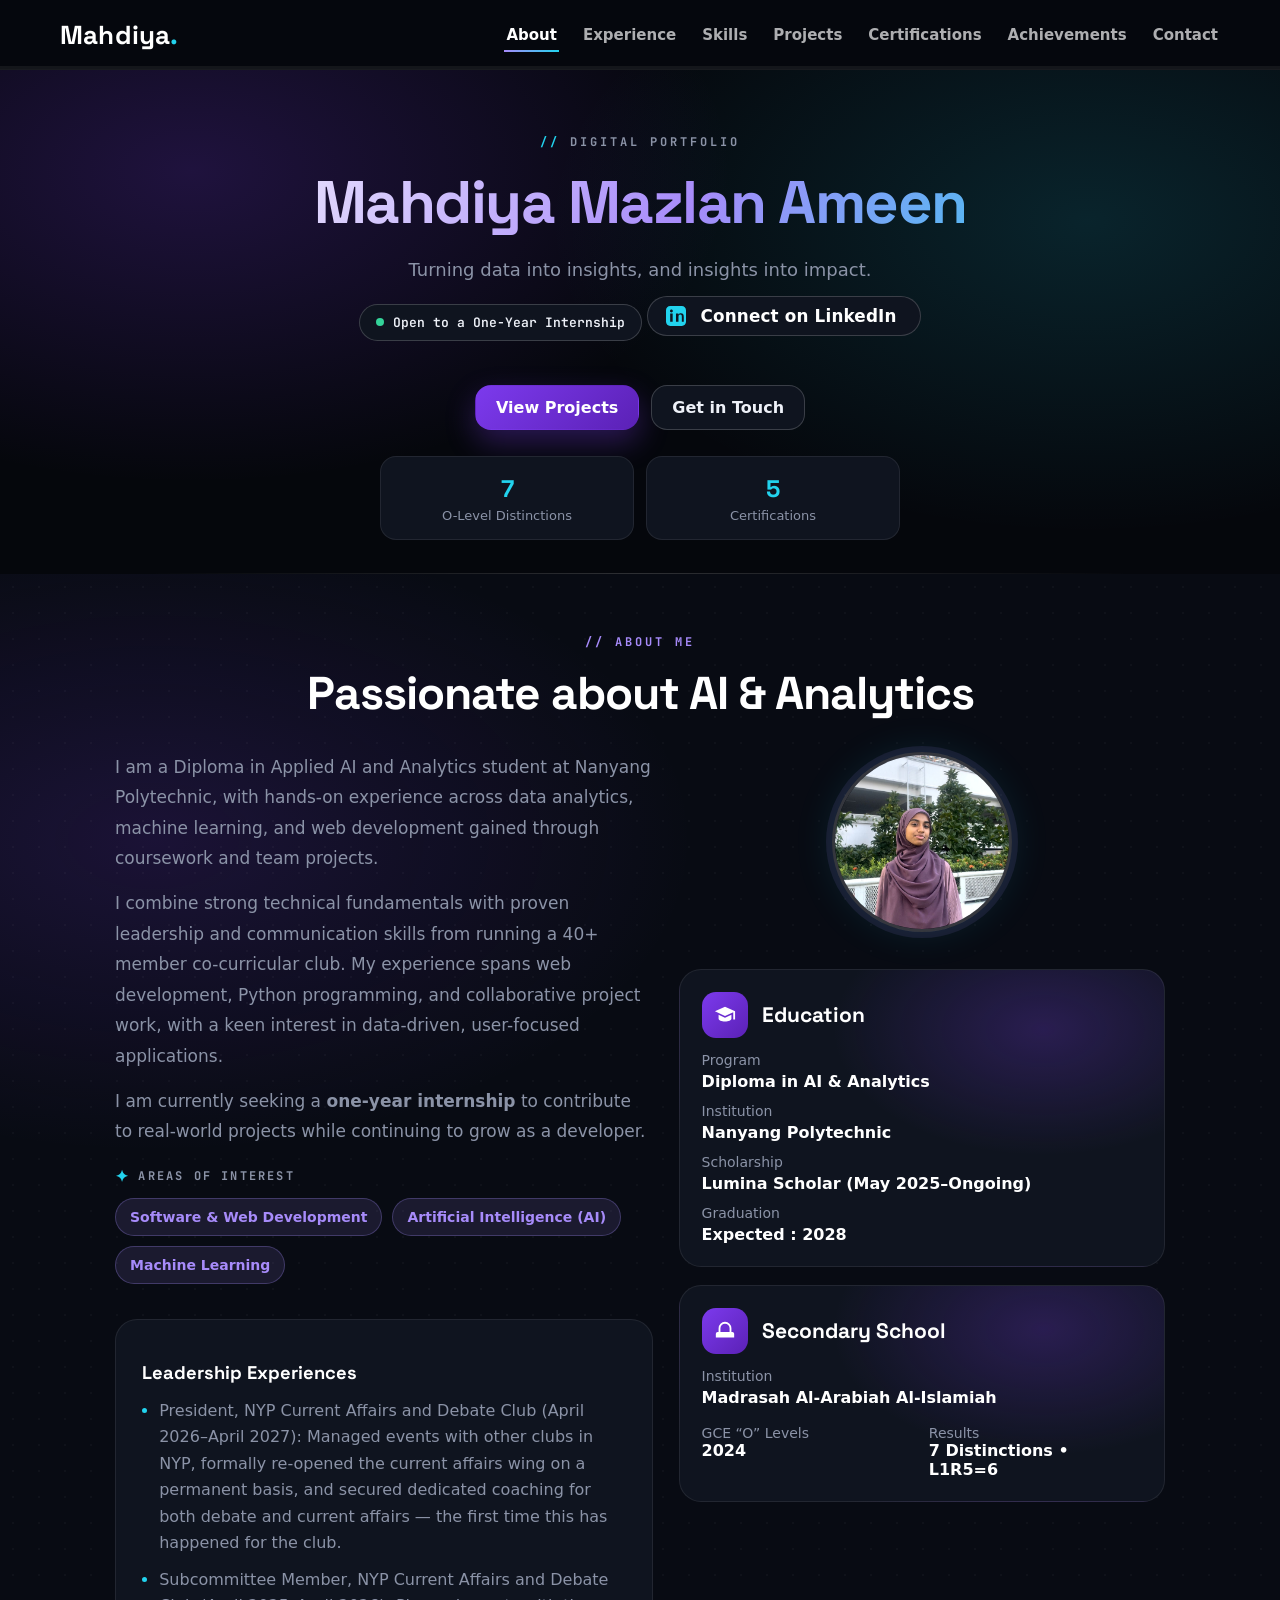
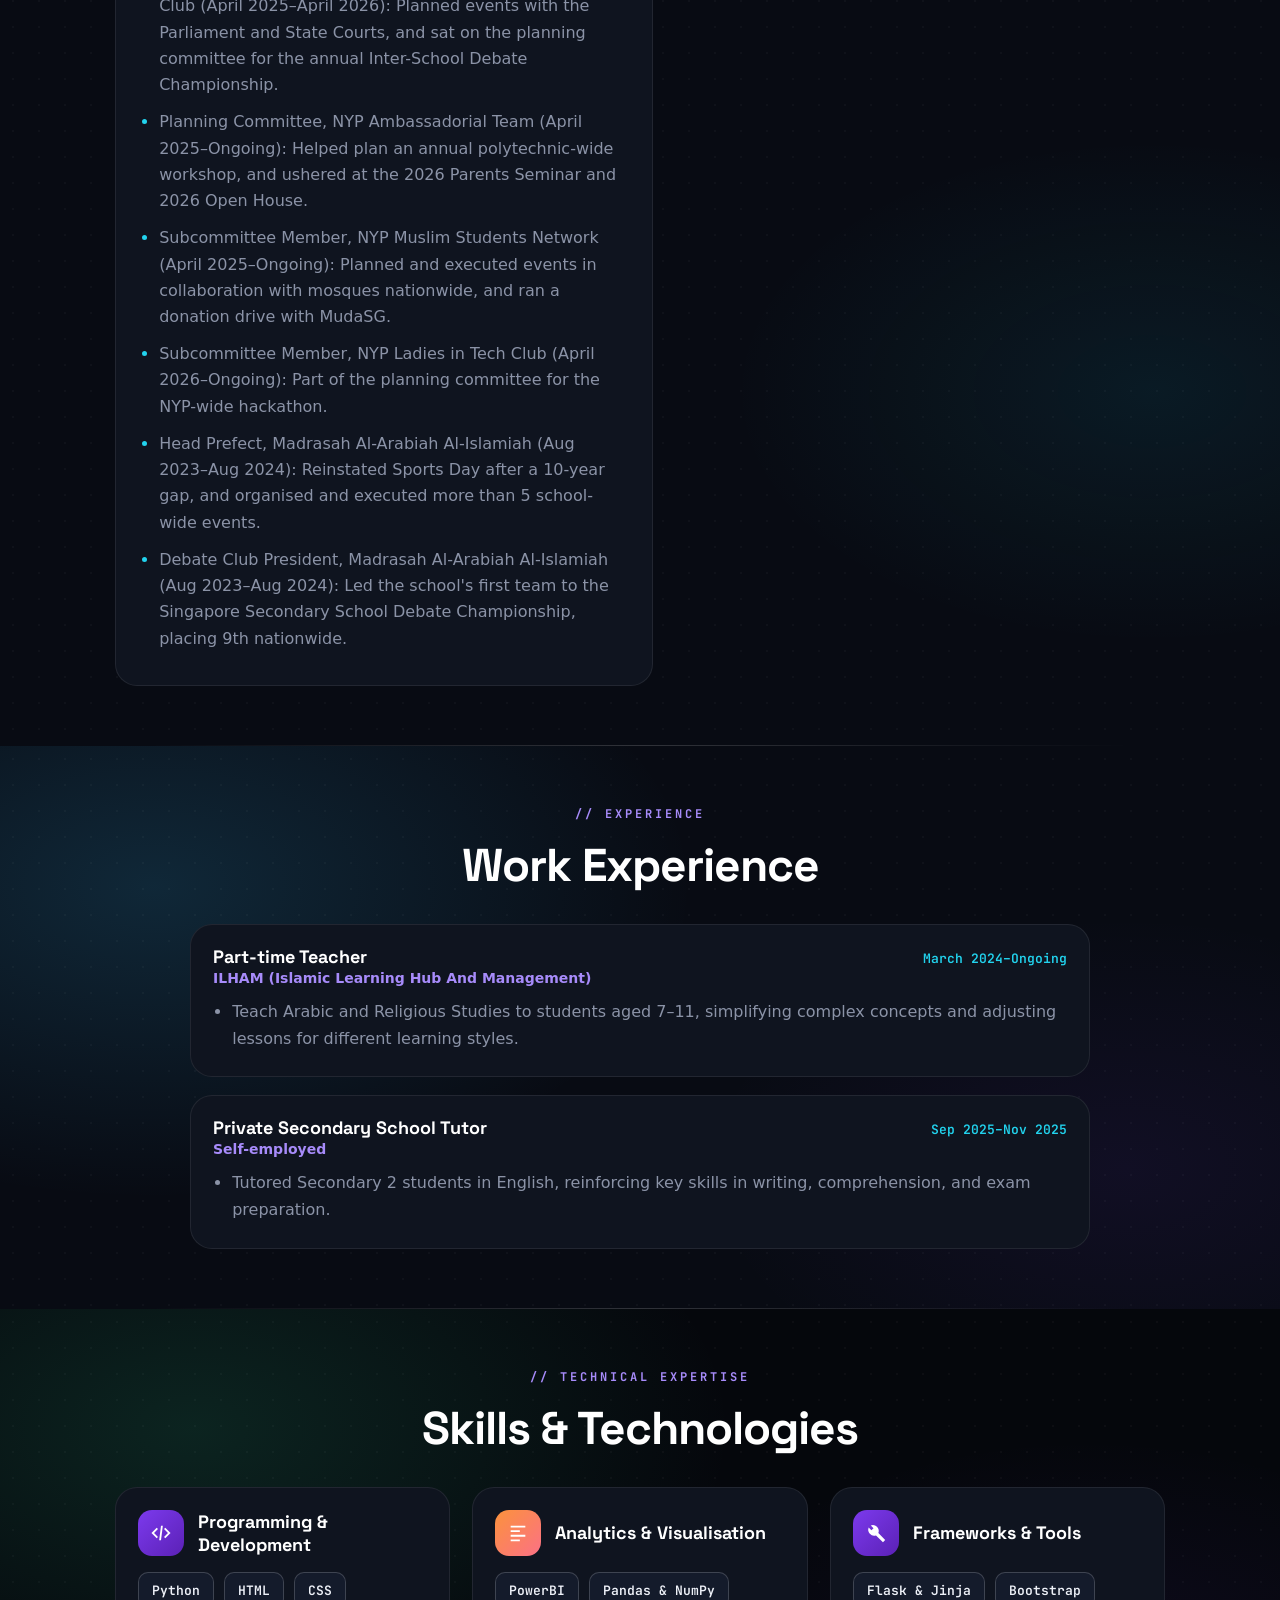
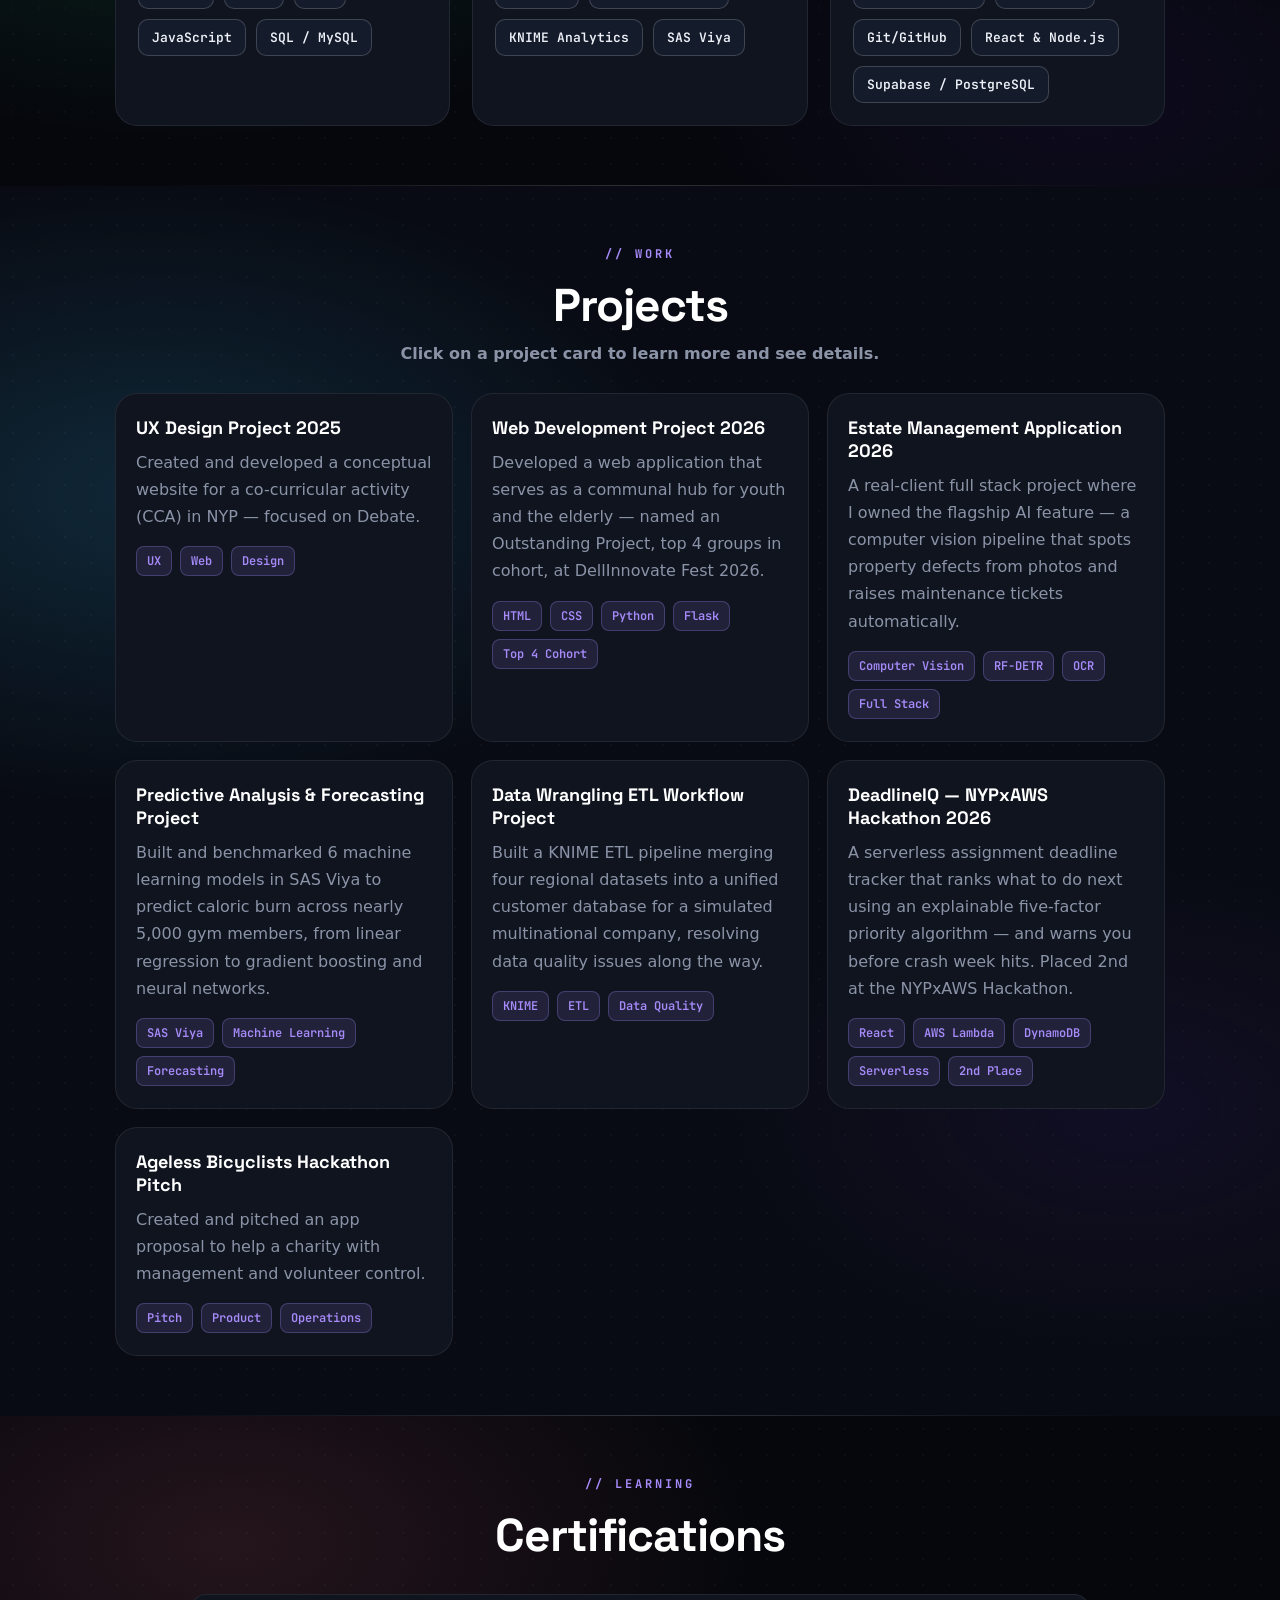
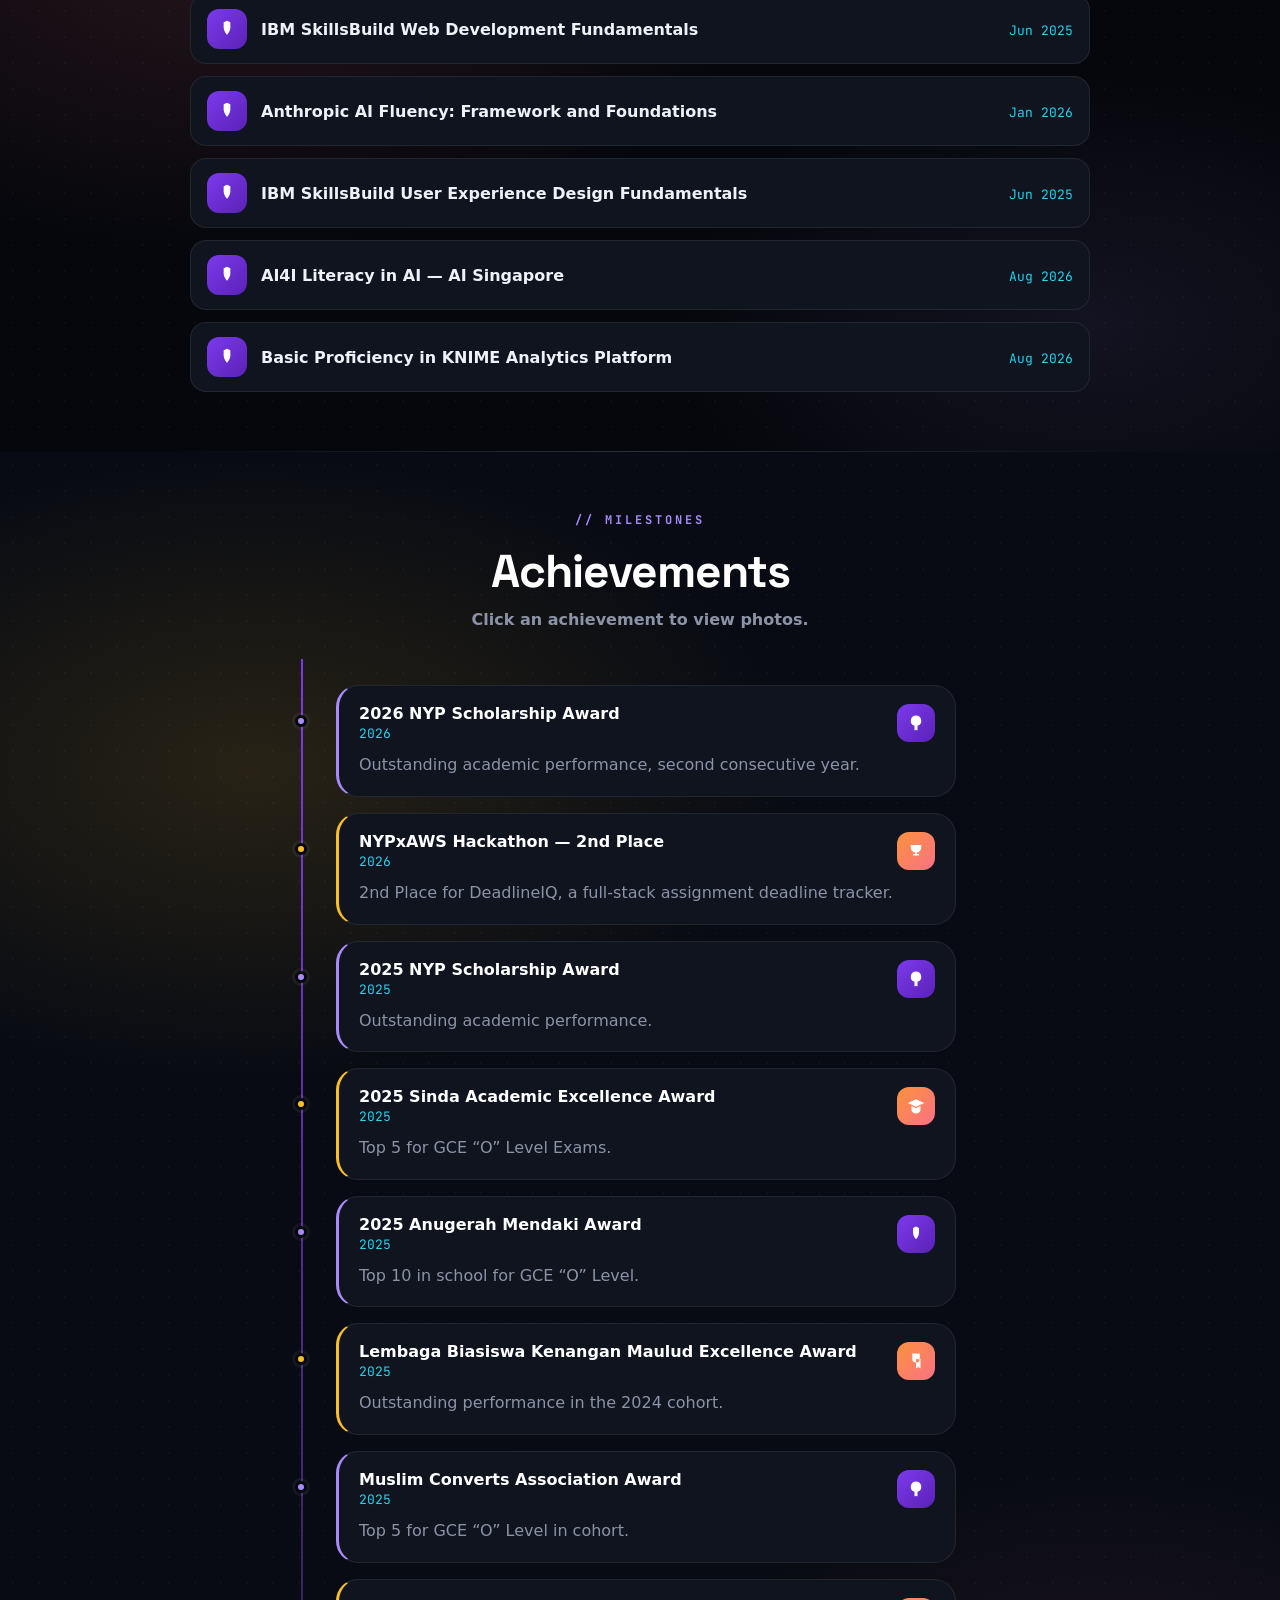
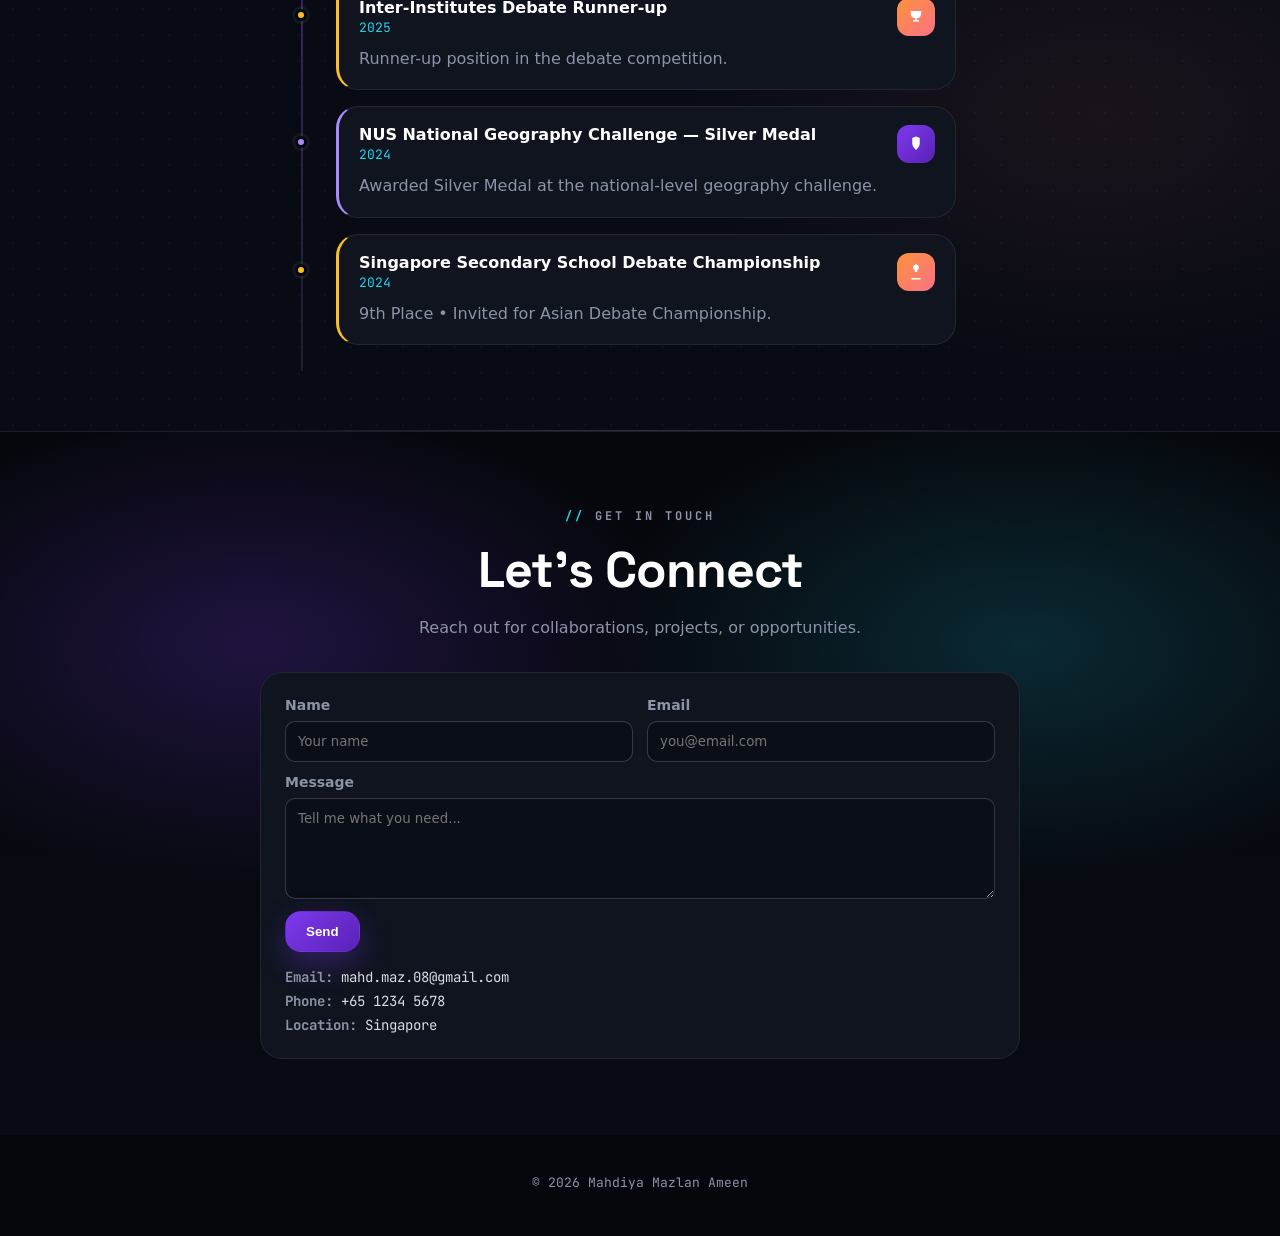
==== commit f5f0959c: "changes" ====
--- a/index.html
+++ b/index.html
@@ -4,6 +4,9 @@
   <meta charset="UTF-8" />
   <meta name="viewport" content="width=device-width, initial-scale=1.0" />
   <title>Mahdiya Mazlan Ameen | Portfolio</title>
+  <link rel="preconnect" href="https://fonts.googleapis.com" />
+  <link rel="preconnect" href="https://fonts.gstatic.com" crossorigin />
+  <link href="https://fonts.googleapis.com/css2?family=Space+Grotesk:wght@500;600;700&family=JetBrains+Mono:wght@400;500;600;700&display=swap" rel="stylesheet" />
   <link rel="stylesheet" href="style.css" />
 </head>
 
@@ -19,6 +22,7 @@
 
       <div class="nav-links" id="navLinks">
         <a class="nav-link" href="#about">About</a>
+        <a class="nav-link" href="#experience">Experience</a>
         <a class="nav-link" href="#skills">Skills</a>
         <a class="nav-link" href="#projects">Projects</a>
         <a class="nav-link" href="#certifications">Certifications</a>
@@ -40,6 +44,10 @@
         <p class="kicker">DIGITAL PORTFOLIO</p>
         <h1 class="hero-title">Mahdiya Mazlan Ameen</h1>
         <p class="hero-sub">Turning data into insights, and insights into impact.</p>
+        <div class="availability-badge">
+          <span class="availability-dot"></span>
+          Open to a One-Year Internship
+        </div>
         <a class="linkedin-btn" href="https://www.linkedin.com/in/mahdiya-mazlan-16b525393/" target="_blank" rel="noreferrer">
           <span class="linkedin-icon" aria-hidden="true">
             <svg width="20" height="20" viewBox="0 0 24 24" fill="currentColor" style="vertical-align:middle;">
@@ -56,15 +64,11 @@
 
         <div class="hero-stats">
           <div class="stat">
-            <div class="stat-num">3.62</div>
-            <div class="stat-label">Current GPA</div>
-          </div>
-          <div class="stat">
             <div class="stat-num">7</div>
             <div class="stat-label">O-Level Distinctions</div>
           </div>
           <div class="stat">
-            <div class="stat-num">3</div>
+            <div class="stat-num">5</div>
             <div class="stat-label">Certifications</div>
           </div>
         </div>
@@ -81,13 +85,13 @@
       <div class="about-grid">
         <div class="about-left">
           <p class="lead">
-            I am an aspiring software developer currently pursuing a Diploma in Applied AI and Analytics at Nanyang Polytechnic. My academic journey has equipped me with a strong foundation in both artificial intelligence and software engineering principles.
+            I am a Diploma in Applied AI and Analytics student at Nanyang Polytechnic, with hands-on experience across data analytics, machine learning, and web development gained through coursework and team projects.
           </p>
           <p class="lead">
-            I am passionate about building robust, user-focused applications that leverage data and automation to solve real-world problems. My experience spans web development, Python programming, and collaborative project work, with a keen interest in scalable backend systems and intuitive user interfaces.
+            I combine strong technical fundamentals with proven leadership and communication skills from running a 40+ member co-curricular club. My experience spans web development, Python programming, and collaborative project work, with a keen interest in data-driven, user-focused applications.
           </p>
           <p class="lead">
-            I am eager to contribute my technical skills, adaptability, and drive for continuous learning to a dynamic software development team.
+            I am currently seeking a <strong>one-year internship</strong> to contribute to real-world projects while continuing to grow as a developer.
           </p>
 
           <div class="mini-row">
@@ -105,9 +109,13 @@
           <div class="leadership-section">
             <h3 class="leadership-title">Leadership Experiences</h3>
             <ul class="leadership-list">
-              <li>President, NYP Debate and Current Affairs Club (2026–2027): Leading a team of 20+ members, organizing national-level debate events, and mentoring junior debaters.</li>
-              <li>Subcommitee Memmber of Nanyang Polytechnic Muslim Society : Organised multiple polytechnic level-events, got a chance to colloborate with various student organizations and mosques in Singapore. </li>
-              <li>Head Prefect @ Madrasah Al-Arabiah Al-Islamiah: Leading student council, organizing school events, and representing student interests.</li>
+              <li>President, NYP Current Affairs and Debate Club (April 2026–April 2027): Managed events with other clubs in NYP, formally re-opened the current affairs wing on a permanent basis, and secured dedicated coaching for both debate and current affairs — the first time this has happened for the club.</li>
+              <li>Subcommittee Member, NYP Current Affairs and Debate Club (April 2025–April 2026): Planned events with the Parliament and State Courts, and sat on the planning committee for the annual Inter-School Debate Championship.</li>
+              <li>Planning Committee, NYP Ambassadorial Team (April 2025–Ongoing): Helped plan an annual polytechnic-wide workshop, and ushered at the 2026 Parents Seminar and 2026 Open House.</li>
+              <li>Subcommittee Member, NYP Muslim Students Network (April 2025–Ongoing): Planned and executed events in collaboration with mosques nationwide, and ran a donation drive with MudaSG.</li>
+              <li>Subcommittee Member, NYP Ladies in Tech Club (April 2026–Ongoing): Part of the planning committee for the NYP-wide hackathon.</li>
+              <li>Head Prefect, Madrasah Al-Arabiah Al-Islamiah (Aug 2023–Aug 2024): Reinstated Sports Day after a 10-year gap, and organised and executed more than 5 school-wide events.</li>
+              <li>Debate Club President, Madrasah Al-Arabiah Al-Islamiah (Aug 2023–Aug 2024): Led the school's first team to the Singapore Secondary School Debate Championship, placing 9th nationwide.</li>
             </ul>
           </div>
         </div>
@@ -135,15 +143,13 @@
                 <div class="muted">Institution</div>
                 <div class="bold">Nanyang Polytechnic</div>
               </div>
-              <div class="dark-split">
-                <div>
-                  <div class="muted">Graduation</div>
-                  <div class="bold">Expected : 2028</div>
-                </div>
-                <div>
-                  <div class="muted">GPA / Grade</div>
-                  <div class="bold">3.62</div>
-                </div>
+              <div class="dark-row">
+                <div class="muted">Scholarship</div>
+                <div class="bold">Lumina Scholar (May 2025–Ongoing)</div>
+              </div>
+              <div class="dark-row">
+                <div class="muted">Graduation</div>
+                <div class="bold">Expected : 2028</div>
               </div>
             </div>
           </article>
@@ -179,6 +185,42 @@
       </div>
     </section>
 
+    <!-- WORK EXPERIENCE -->
+    <section id="experience" class="section theme-sky section-sep">
+      <div class="section-head center">
+        <p class="kicker purple">EXPERIENCE</p>
+        <h2 class="section-title">Work Experience</h2>
+      </div>
+
+      <div class="exp-grid">
+        <article class="exp-card">
+          <div class="exp-top">
+            <div>
+              <h3 class="exp-role">Part-time Teacher</h3>
+              <div class="exp-org">ILHAM (Islamic Learning Hub And Management)</div>
+            </div>
+            <div class="exp-date">March 2024–Ongoing</div>
+          </div>
+          <ul class="exp-list">
+            <li>Teach Arabic and Religious Studies to students aged 7–11, simplifying complex concepts and adjusting lessons for different learning styles.</li>
+          </ul>
+        </article>
+
+        <article class="exp-card">
+          <div class="exp-top">
+            <div>
+              <h3 class="exp-role">Private Secondary School Tutor</h3>
+              <div class="exp-org">Self-employed</div>
+            </div>
+            <div class="exp-date">Sep 2025–Nov 2025</div>
+          </div>
+          <ul class="exp-list">
+            <li>Tutored Secondary 2 students in English, reinforcing key skills in writing, comprehension, and exam preparation.</li>
+          </ul>
+        </article>
+      </div>
+    </section>
+
     <!-- SKILLS -->
     <section id="skills" class="section theme-mint section-sep">
       <div class="section-head center">
@@ -186,7 +228,7 @@
         <h2 class="section-title">Skills &amp; Technologies</h2>
       </div>
 
-      <div class="cards-2">
+      <div class="cards-3">
         <article class="white-card">
           <div class="white-card-top">
             <span class="icon-badge purple">
@@ -194,15 +236,15 @@
                 <path d="M8.7 16.3 4.4 12l4.3-4.3L7.3 6.3 1.6 12l5.7 5.7 1.4-1.4ZM15.3 16.3l1.4 1.4 5.7-5.7-5.7-5.7-1.4 1.4L19.6 12l-4.3 4.3ZM10 20h2l2-16h-2l-2 16Z"/>
               </svg>
             </span>
-            <div class="white-card-title">Programming Languages</div>
+            <div class="white-card-title">Programming &amp; Development</div>
           </div>
 
           <div class="pill-grid">
             <span class="pill">Python</span>
-            <span class="pill">SQL</span>
             <span class="pill">HTML</span>
             <span class="pill">CSS</span>
             <span class="pill">JavaScript</span>
+            <span class="pill">SQL / MySQL</span>
           </div>
         </article>
 
@@ -210,17 +252,36 @@
           <div class="white-card-top">
             <span class="icon-badge orange">
               <svg viewBox="0 0 24 24" aria-hidden="true">
+                <path d="M4 4h16v2H4V4Zm0 5h10v2H4V9Zm0 5h16v2H4v-2Zm0 5h10v2H4v-2Z"/>
+              </svg>
+            </span>
+            <div class="white-card-title">Analytics &amp; Visualisation</div>
+          </div>
+
+          <div class="pill-grid">
+            <span class="pill">PowerBI</span>
+            <span class="pill">Pandas &amp; NumPy</span>
+            <span class="pill">KNIME Analytics</span>
+            <span class="pill">SAS Viya</span>
+          </div>
+        </article>
+
+        <article class="white-card">
+          <div class="white-card-top">
+            <span class="icon-badge purple">
+              <svg viewBox="0 0 24 24" aria-hidden="true">
                 <path d="M22 19.6 14.6 12a6.5 6.5 0 0 0-8.3-8.3l3 3-2.3 2.3-3-3A6.5 6.5 0 0 0 12 14.6L19.6 22 22 19.6Z"/>
               </svg>
             </span>
-            <div class="white-card-title">Tools &amp; Technologies</div>
+            <div class="white-card-title">Frameworks &amp; Tools</div>
           </div>
 
           <div class="pill-grid">
             <span class="pill">Flask &amp; Jinja</span>
             <span class="pill">Bootstrap</span>
             <span class="pill">Git/GitHub</span>
-            <span class="pill">PowerBI</span>
+            <span class="pill">React &amp; Node.js</span>
+            <span class="pill">Supabase / PostgreSQL</span>
           </div>
         </article>
       </div>
@@ -253,7 +314,7 @@
           <div class="project-top">
             <h3 class="project-title">Web Development Project 2026</h3>
             <p class="project-desc">
-              Developed a web application that serves as a communal hub for youth and the elderly.
+              Developed a web application that serves as a communal hub for youth and the elderly — named an Outstanding Project, top 4 groups in cohort, at DellInnovate Fest 2026.
             </p>
           </div>
           <div class="project-tags">
@@ -261,6 +322,66 @@
             <span class="tag">CSS</span>
             <span class="tag">Python</span>
             <span class="tag">Flask</span>
+            <span class="tag">Top 4 Cohort</span>
+          </div>
+        </article>
+
+        <article class="project-card" tabindex="0" data-project="estate2026">
+          <div class="project-top">
+            <h3 class="project-title">Estate Management Application 2026</h3>
+            <p class="project-desc">
+              A real-client full stack project where I owned the flagship AI feature — a computer vision pipeline that spots property defects from photos and raises maintenance tickets automatically.
+            </p>
+          </div>
+          <div class="project-tags">
+            <span class="tag">Computer Vision</span>
+            <span class="tag">RF-DETR</span>
+            <span class="tag">OCR</span>
+            <span class="tag">Full Stack</span>
+          </div>
+        </article>
+
+        <article class="project-card" tabindex="0" data-project="predictive2026">
+          <div class="project-top">
+            <h3 class="project-title">Predictive Analysis &amp; Forecasting Project</h3>
+            <p class="project-desc">
+              Built and benchmarked 6 machine learning models in SAS Viya to predict caloric burn across nearly 5,000 gym members, from linear regression to gradient boosting and neural networks.
+            </p>
+          </div>
+          <div class="project-tags">
+            <span class="tag">SAS Viya</span>
+            <span class="tag">Machine Learning</span>
+            <span class="tag">Forecasting</span>
+          </div>
+        </article>
+
+        <article class="project-card" tabindex="0" data-project="etl2026">
+          <div class="project-top">
+            <h3 class="project-title">Data Wrangling ETL Workflow Project</h3>
+            <p class="project-desc">
+              Built a KNIME ETL pipeline merging four regional datasets into a unified customer database for a simulated multinational company, resolving data quality issues along the way.
+            </p>
+          </div>
+          <div class="project-tags">
+            <span class="tag">KNIME</span>
+            <span class="tag">ETL</span>
+            <span class="tag">Data Quality</span>
+          </div>
+        </article>
+
+        <article class="project-card" tabindex="0" data-project="deadlineiq">
+          <div class="project-top">
+            <h3 class="project-title">DeadlineIQ — NYPxAWS Hackathon 2026</h3>
+            <p class="project-desc">
+              A serverless assignment deadline tracker that ranks what to do next using an explainable five-factor priority algorithm — and warns you before crash week hits. Placed 2nd at the NYPxAWS Hackathon.
+            </p>
+          </div>
+          <div class="project-tags">
+            <span class="tag">React</span>
+            <span class="tag">AWS Lambda</span>
+            <span class="tag">DynamoDB</span>
+            <span class="tag">Serverless</span>
+            <span class="tag">2nd Place</span>
           </div>
         </article>
 
@@ -323,6 +444,30 @@
             <div class="list-sub">Jun 2025</div>
           </div>
         </div>
+
+        <div class="list-card">
+          <div class="list-icon purple">
+            <svg viewBox="0 0 24 24" aria-hidden="true">
+              <path d="M12 2 8 4v6c0 5 4 9 4 9s4-4 4-9V4l-4-2Z"/>
+            </svg>
+          </div>
+          <div class="list-body">
+            <div class="list-title">AI4I Literacy in AI — AI Singapore</div>
+            <div class="list-sub">Aug 2026</div>
+          </div>
+        </div>
+
+        <div class="list-card">
+          <div class="list-icon purple">
+            <svg viewBox="0 0 24 24" aria-hidden="true">
+              <path d="M12 2 8 4v6c0 5 4 9 4 9s4-4 4-9V4l-4-2Z"/>
+            </svg>
+          </div>
+          <div class="list-body">
+            <div class="list-title">Basic Proficiency in KNIME Analytics Platform</div>
+            <div class="list-sub">Aug 2026</div>
+          </div>
+        </div>
       </div>
     </section>
 
@@ -336,6 +481,43 @@
 
       <div class="timeline">
         <div class="line"></div>
+
+        <!-- 2026 -->
+        <div class="t-item left">
+          <span class="t-dot purple"></span>
+          <div class="t-card lilac achievement-card" tabindex="0" data-achievement="nyp2026">
+            <div class="t-top">
+              <div>
+                <div class="t-title">2026 NYP Scholarship Award</div>
+                <div class="t-date">2026</div>
+              </div>
+              <span class="t-badge purple">
+                <svg viewBox="0 0 24 24" aria-hidden="true">
+                  <path d="M12 2a7 7 0 0 0-2 13.7V22l2-1 2 1v-6.3A7 7 0 0 0 12 2Z"/>
+                </svg>
+              </span>
+            </div>
+            <p class="t-desc">Outstanding academic performance, second consecutive year.</p>
+          </div>
+        </div>
+
+        <div class="t-item right">
+          <span class="t-dot orange"></span>
+          <div class="t-card sand achievement-card" tabindex="0" data-achievement="awshackathon">
+            <div class="t-top">
+              <div>
+                <div class="t-title">NYPxAWS Hackathon — 2nd Place</div>
+                <div class="t-date">2026</div>
+              </div>
+              <span class="t-badge orange">
+                <svg viewBox="0 0 24 24" aria-hidden="true">
+                  <path d="M7 4h10v3a5 5 0 0 1-10 0V4Zm-2 0v3a7 7 0 0 0 6 6.93V16H8v2h8v-2h-3v-2.07A7 7 0 0 0 19 7V4h-2v3a5 5 0 0 1-10 0V4H5Z"/>
+                </svg>
+              </span>
+            </div>
+            <p class="t-desc">2nd Place for DeadlineIQ, a full-stack assignment deadline tracker.</p>
+          </div>
+        </div>
 
         <!-- 2025 -->
         <div class="t-item left">
@@ -527,7 +709,6 @@
 
   <!-- =========================
   PROJECT MODALS (Updated with LONG descriptions ✅)
-  Only Web Dev 2026 has "View Project" button ✅
   ========================= -->
   <div id="modal-ux2025" class="project-modal">
     <div class="modal-content">
@@ -548,14 +729,91 @@
       <h2>Web Development Project 2026</h2>
       <video src="wdpvideo.mp4" controls class="modal-img"></video>
 
-      <p><strong>Overview:</strong> A community web application built as a shared hub for youth and the elderly to connect, participate, and support each other through shared stories, activities, and updates.</p>
+      <p><strong>Overview:</strong> A community web application built as a shared hub for youth and the elderly to connect, participate, and support each other through shared stories, activities, and updates. Built for DellInnovate Fest 2026 and named an <strong>Outstanding Project</strong> — top 4 groups in the cohort.</p>
       <p><strong>My role:</strong> I developed the web app structure and UI, designed pages for community interaction, and ensured the layout is simple, accessible, and easy for users of different ages.</p>
+        <p><strong>My involvement:</strong> I led the end-to-end development process, from initial requirements gathering and wireframing to coding, testing, and deployment. I collaborated with users to identify their needs, iterated on feedback, and ensured accessibility and responsiveness across devices.</p>
+        <p><strong>Work process:</strong> The project began with user research and competitor analysis, followed by creating wireframes and prototypes. I implemented the frontend using HTML and CSS, and built the backend with Python and Flask, structuring the code for scalability. Regular testing and user feedback sessions guided improvements, and I documented the codebase for future contributors.</p>
       <p><strong>Tech stack:</strong> HTML, CSS, Python, and Flask (with a modular structure that allows future features like login, posting, and topic categories).</p>
       <p><strong>Why it matters:</strong> The platform is designed to reduce social gaps by making it easier for different generations to communicate and share resources in one place.</p>
       <p><strong>Outcome:</strong> A working web application foundation that is scalable and ready to expand with more community features.</p>
+  <p><strong>Results achieved:</strong> Delivered a functional, user-friendly platform that successfully connected youth and elderly users, demonstrated at a live showcase. The project received positive feedback for its intuitive design and potential for real-world impact, and is positioned for future enhancements such as user authentication and content moderation.</p>
 
       <!-- ✅ ONLY project with View Project button -->
       <a class="btn primary" href="https://wdpprojectfinal-production.up.railway.app/storyboard" target="_blank" rel="noreferrer">View Project</a>
+    </div>
+  </div>
+
+  <div id="modal-estate2026" class="project-modal">
+    <div class="modal-content">
+      <span class="modal-close" tabindex="0">&times;</span>
+      <h2>Estate Management Application 2026</h2>
+
+      <!-- 🎬 ADD VIDEO HERE: replace this whole .video-slot div with the line below
+           <video src="YOUR-FILE.mp4" controls class="modal-img"></video>              -->
+      <div class="video-slot">
+        <span class="video-slot-icon">
+          <svg viewBox="0 0 24 24" aria-hidden="true"><path d="M8 5v14l11-7L8 5Z"/></svg>
+        </span>
+        <div class="video-slot-title">Demo video coming soon</div>
+        <div class="video-slot-sub">A walkthrough of the defect detection pipeline will be added here.</div>
+      </div>
+
+      <p><strong>Overview:</strong> A full stack estate management platform selected to be developed for a <strong>real external client</strong>, built by a 5-person team. The system digitises how an estate logs, tracks, and resolves property maintenance.</p>
+      <p><strong>My role:</strong> I owned the system's flagship AI feature — a computer vision pipeline built on <strong>RF-DETR v2</strong> that automatically detects property defects from uploaded images and generates the corresponding maintenance tickets, removing the manual inspection write-up step entirely.</p>
+      <p><strong>Engineering highlights:</strong> I designed confidence-based triage so uncertain detections are routed for human review instead of silently creating bad tickets, and implemented IoU-based deduplication so the same defect photographed from multiple angles never spawns duplicate work orders.</p>
+      <p><strong>Second AI feature:</strong> I also built an OCR feature that auto-digitises paper forms, converting handwritten and printed site records into structured data the system can search and report on.</p>
+      <p><strong>Beyond my feature:</strong> I contributed to team-wide architecture and infrastructure decisions, helping shape how the services fit together and how the AI components were deployed alongside the rest of the application.</p>
+      <p><strong>Why it matters:</strong> Defect reporting is slow, inconsistent, and easy to skip. Automating detection and ticketing makes maintenance faster to raise and far harder to lose track of.</p>
+    </div>
+  </div>
+
+  <div id="modal-predictive2026" class="project-modal">
+    <div class="modal-content">
+      <span class="modal-close" tabindex="0">&times;</span>
+      <h2>Predictive Analysis &amp; Forecasting Project</h2>
+
+      <p><strong>Overview:</strong> A predictive modelling project focused on forecasting caloric burn across a dataset of nearly 5,000 gym members, comparing how different classes of models handle the same problem.</p>
+      <p><strong>What I built:</strong> Six machine learning models in <strong>SAS Viya</strong>, spanning linear regression through to gradient boosting and neural networks, benchmarked against each other on accuracy and generalisation.</p>
+      <p><strong>Why it matters:</strong> Comparing simple, interpretable models against more complex ones surfaces the real trade-off between accuracy and explainability — a decision that matters whenever a model's output needs to be trusted, not just accurate.</p>
+      <p><strong>Outcome:</strong> A benchmarked set of models with a clear view of which approach performed best on this dataset and why.</p>
+    </div>
+  </div>
+
+  <div id="modal-etl2026" class="project-modal">
+    <div class="modal-content">
+      <span class="modal-close" tabindex="0">&times;</span>
+      <h2>Data Wrangling ETL Workflow Project</h2>
+
+      <p><strong>Overview:</strong> An ETL pipeline built in <strong>KNIME</strong> to merge four regional datasets into a single, unified customer database for a simulated multinational company.</p>
+      <p><strong>Data quality work:</strong> Diagnosed and resolved real-world data issues along the way, including corrupted sentinel values, duplicate records, and a rule-engine misconfiguration that was silently dropping or misrouting records.</p>
+      <p><strong>Deliverables:</strong> Produced 9 visualisations and a structured report summarising the pipeline and its findings, with PDPA-compliant handling maintained throughout.</p>
+      <p><strong>Outcome:</strong> A clean, reliable, unified dataset — and a workflow that surfaces exactly where and why data quality broke down upstream.</p>
+    </div>
+  </div>
+
+  <div id="modal-deadlineiq" class="project-modal">
+    <div class="modal-content">
+      <span class="modal-close" tabindex="0">&times;</span>
+      <h2>DeadlineIQ — NYPxAWS Hackathon 2026 <span style="color:#7c3aed;">(2nd Place)</span></h2>
+
+      <!-- 🎬 ADD VIDEO HERE: replace this whole .video-slot div with the line below
+           <video src="YOUR-FILE.mp4" controls class="modal-img"></video>              -->
+      <div class="video-slot">
+        <span class="video-slot-icon">
+          <svg viewBox="0 0 24 24" aria-hidden="true"><path d="M8 5v14l11-7L8 5Z"/></svg>
+        </span>
+        <div class="video-slot-title">Demo video coming soon</div>
+        <div class="video-slot-sub">A walkthrough of the dashboard, heatmap, and Focus Mode will be added here.</div>
+      </div>
+
+      <p><strong>Overview:</strong> Built for the NYPxAWS Hackathon, <strong>DeadlineIQ</strong> is a full stack assignment deadline tracker that answers the question students actually have: not "what is due?" but "what should I work on right now?" The project placed <strong>2nd overall</strong>.</p>
+      <p><strong>What it does:</strong> Task entry from natural language or uploaded PDFs, milestone breakdowns, crash-week detection, a study planner, and automated reminders — so overloaded weeks are visible long before they arrive.</p>
+      <p><strong>The core idea:</strong> I engineered a deterministic <strong>five-factor priority algorithm</strong> — urgency, stakes, effort, progress, and clashes — so every ranking is explainable rather than a black box. Results are surfaced through a dashboard, a workload heatmap, and a Focus Mode that shows one task at a time.</p>
+      <p><strong>Deliberate use of AI:</strong> AI (via OpenRouter) is used only where it genuinely helps — parsing messy input and narrating priorities in plain English. Every AI path has a deterministic fallback, so the app stays fully reliable offline and never depends on a model to decide what matters.</p>
+      <p><strong>Tech stack:</strong> React on the frontend; AWS Lambda, DynamoDB, S3, EventBridge, and SNS on the backend for a fully serverless, event-driven architecture.</p>
+
+      <a class="btn primary" href="https://d3c6ivdcez723d.cloudfront.net/login" target="_blank" rel="noreferrer">View Project</a>
+      <p><strong>Outcome:</strong> A 2nd place finish at the NYPxAWS Hackathon, with transparent prioritisation as its differentiator.</p>
     </div>
   </div>
 
@@ -580,6 +838,42 @@
       <span class="modal-close" tabindex="0">&times;</span>
       <h2>2025 NYP Scholarship Award</h2>
       <img src="nypscholarship.png" alt="NYP Scholarship Award" class="modal-img" />
+    </div>
+  </div>
+
+  <div id="modal-nyp2026" class="achievement-modal">
+    <div class="modal-content">
+      <span class="modal-close" tabindex="0">&times;</span>
+      <h2>2026 NYP Scholarship Award</h2>
+
+      <!-- 📷 ADD PHOTO HERE: replace this whole .video-slot div with
+           <img src="YOUR-FILE.png" alt="2026 NYP Scholarship Award" class="modal-img" />  -->
+      <div class="video-slot">
+        <span class="video-slot-icon">
+          <svg viewBox="0 0 24 24" aria-hidden="true"><path d="M12 2a7 7 0 0 0-2 13.7V22l2-1 2 1v-6.3A7 7 0 0 0 12 2Z"/></svg>
+        </span>
+        <div class="video-slot-title">Photo coming soon</div>
+      </div>
+
+      <p>Awarded the NYP Scholarship for a second consecutive year, recognising sustained outstanding academic performance.</p>
+    </div>
+  </div>
+
+  <div id="modal-awshackathon" class="achievement-modal">
+    <div class="modal-content">
+      <span class="modal-close" tabindex="0">&times;</span>
+      <h2>NYPxAWS Hackathon — 2nd Place (2026)</h2>
+
+      <!-- 📷 ADD PHOTO HERE: replace this whole .video-slot div with
+           <img src="YOUR-FILE.png" alt="NYPxAWS Hackathon 2nd Place" class="modal-img" />  -->
+      <div class="video-slot">
+        <span class="video-slot-icon">
+          <svg viewBox="0 0 24 24" aria-hidden="true"><path d="M7 4h10v3a5 5 0 0 1-10 0V4Zm-2 0v3a7 7 0 0 0 6 6.93V16H8v2h8v-2h-3v-2.07A7 7 0 0 0 19 7V4h-2v3a5 5 0 0 1-10 0V4H5Z"/></svg>
+        </span>
+        <div class="video-slot-title">Photo coming soon</div>
+      </div>
+
+      <p><strong>Result:</strong> 2nd Place, for <strong>DeadlineIQ</strong> — a full-stack assignment deadline tracker built with React, AWS Lambda, DynamoDB, S3, EventBridge, and SNS. See the full project writeup in the Projects section above.</p>
     </div>
   </div>
 
@@ -663,7 +957,7 @@
 
     // Reveal
     const revealTargets = document.querySelectorAll(
-      "section, .white-card, .project-card, .dark-card, .list-card, .t-card, .stat"
+      "section, .white-card, .project-card, .dark-card, .list-card, .exp-card, .t-card, .stat"
     );
     revealTargets.forEach(el => el.classList.add("reveal"));
     const io = new IntersectionObserver((entries) => {
--- a/style.css
+++ b/style.css
@@ -1,116 +1,38 @@
-/* Profile picture beside About Me intro */
-.profile-pic-wrap {
-  display: flex;
-  justify-content: center;
-  margin-bottom: 1.2rem;
-}
-.profile-pic {
-  width: 180px;
-  height: 180px;
-  object-fit: cover;
-  border-radius: 50%;
-  border: 4px solid #e9ddff;
-  box-shadow: 0 2px 12px rgba(124, 58, 237, 0.10);
-}
-/* Professional LinkedIn button styling for hero */
-.linkedin-btn {
-  display: inline-flex;
-  align-items: center;
-  gap: 0.6em;
-  background: linear-gradient(90deg, #a78bfa 0%, #7c3aed 100%);
-  color: #fff;
-  font-weight: 600;
-  font-size: 1.08rem;
-  padding: 0.55em 1.4em 0.55em 1.1em;
-  border: none;
-  border-radius: 2em;
-  box-shadow: 0 2px 8px rgba(124, 58, 237, 0.10);
-  text-decoration: none;
-  transition: background 0.18s, box-shadow 0.18s, transform 0.12s;
-  cursor: pointer;
-  outline: none;
-}
-.linkedin-btn:hover, .linkedin-btn:focus {
-  background: linear-gradient(90deg, #7c3aed 0%, #a78bfa 100%);
-  box-shadow: 0 4px 16px rgba(124, 58, 237, 0.18);
-  transform: translateY(-2px) scale(1.03);
-}
-.linkedin-icon {
-  display: flex;
-  align-items: center;
-  color: #fff;
-  font-size: 1.2em;
-  margin-right: 0.2em;
-}
-.linkedin-text {
-  letter-spacing: 0.01em;
-}
-/* Centered LinkedIn link under About Me motto */
-.center-linkedin {
-  display: flex;
-  justify-content: center;
-  margin: 0.7rem 0 1.2rem 0;
-}
-.about-motto {
-  text-align: center;
-  font-size: 1.08rem;
-  color: #7c3aed;
-  font-weight: 600;
-  margin-top: 0.7rem;
-  margin-bottom: 0.2rem;
-}
-/* Leadership section under About Me */
-.leadership-section {
-  margin-top: 2.2rem;
-  background: #f6f2ff;
-  border-radius: 12px;
-  padding: 1.2rem 1.5rem 1.2rem 1.2rem;
-  box-shadow: 0 2px 8px rgba(124, 58, 237, 0.06);
-}
-.leadership-title {
-  color: #7c3aed;
-  font-size: 1.15rem;
-  margin-bottom: 0.7rem;
-  font-weight: 700;
-}
-.leadership-list {
-  margin: 0;
-  padding-left: 1.2rem;
-  color: #3b2566;
-  font-size: 1.05rem;
-}
-.leadership-list li {
-  margin-bottom: 0.5rem;
-  line-height: 1.6;
-}
 /* =========================
-FINAL style.css (COPY/PASTE)
-Fixes:
-- Prevent section clipping modals
-- Added subtle note style
-- Modal z-index boosted
-- Skills pills lighter
-- Gallery support
+   DARK / TECH-FORWARD THEME
+   Same class names as before — full re-skin + a few
+   CSS-only structural changes (timeline, kicker, log-line certs).
 ========================= */
 
 :root{
+  --bg:#05070c;
+  --bg-soft:#080b13;
+  --surface:#0f141f;
+  --surface-hover:#141b2b;
+  --border:rgba(255,255,255,0.08);
+  --border-strong:rgba(255,255,255,0.18);
+
   --navy:#0f172a;
   --navy2:#111b33;
 
-  --text:#0f172a;
-  --muted:#5b6476;
-  --bg:#f6f7fb;
-
-  --purple:#7c3aed;
-  --purple2:#6d28d9;
-  --lilac:#f2edff;
-
-  --mint:#10b981;
-  --sky:#0ea5e9;
-  --rose:#f43f5e;
-  --amber:#f59e0b;
-
-  --card:#ffffff;
+  --text:#eef1f8;
+  --muted:#8b93a7;
+
+  --purple:#a78bfa;
+  --purple2:#7c3aed;
+  --cyan:#22d3ee;
+  --mint:#34d399;
+  --sky:#38bdf8;
+  --rose:#fb7185;
+  --amber:#fbbf24;
+
+  --lilac: rgba(167,139,250,0.12);
+  --card:#0f141f;
+
+  --radius: 16px;
+  --radius-lg: 22px;
+  --font-display: 'Space Grotesk', ui-sans-serif, system-ui, sans-serif;
+  --font-mono: 'JetBrains Mono', ui-monospace, 'SFMono-Regular', Menlo, monospace;
 }
 
 *{ box-sizing:border-box; }
@@ -122,16 +44,35 @@
   background: var(--bg);
 }
 
+::selection{ background: rgba(167,139,250,0.35); color:#fff; }
+
+::-webkit-scrollbar{ width: 10px; height: 10px; }
+::-webkit-scrollbar-track{ background: var(--bg); }
+::-webkit-scrollbar-thumb{ background: #232a3d; border-radius: 10px; }
+::-webkit-scrollbar-thumb:hover{ background: var(--purple2); }
+
+h1,h2,h3{ font-family: var(--font-display); }
+
 /* Prevent sections clipping modals */
-.section{ overflow: visible; }
+.section{ overflow: visible; position: relative; }
+.section::before{
+  content:"";
+  position:absolute; inset:0;
+  background-image: radial-gradient(rgba(255,255,255,0.055) 1px, transparent 1px);
+  background-size: 26px 26px;
+  opacity:0.55;
+  pointer-events:none;
+}
 
 /* NAV */
 .nav-wrap{
   position: sticky;
   top:0;
   z-index:100;
-  background: linear-gradient(180deg, var(--navy) 0%, var(--navy2) 100%);
-  box-shadow: 0 10px 22px rgba(2,6,23,0.22);
+  background: rgba(6,9,15,0.72);
+  backdrop-filter: blur(14px);
+  -webkit-backdrop-filter: blur(14px);
+  border-bottom: 1px solid var(--border);
 }
 .nav{
   max-width: 1200px;
@@ -143,17 +84,18 @@
 }
 .brand{
   text-decoration:none;
-  font-weight: 800;
+  font-family: var(--font-display);
+  font-weight: 700;
   font-size: 26px;
   letter-spacing: 0.2px;
   color: #fff;
 }
-.brand-dot{ color: var(--purple); }
+.brand-dot{ color: var(--cyan); }
 .nav-toggle{
   display:none;
   margin-left:auto;
-  border: 1px solid rgba(255,255,255,0.16);
-  background: rgba(255,255,255,0.08);
+  border: 1px solid var(--border-strong);
+  background: var(--surface);
   color:#fff;
   border-radius: 12px;
   padding: 10px 12px;
@@ -166,111 +108,200 @@
   gap: 22px;
 }
 .nav-link{
-  color: rgba(255,255,255,0.75);
+  position: relative;
+  color: rgba(255,255,255,0.68);
   text-decoration:none;
-  font-weight: 700;
+  font-weight: 600;
   font-size: 15px;
-  padding: 8px 10px;
-  border-radius: 12px;
+  padding: 8px 2px;
+  border-radius: 0;
+  transition: color .15s ease;
+}
+.nav-link::after{
+  content:"";
+  position:absolute;
+  left:0; right:100%;
+  bottom:0;
+  height: 2px;
+  background: linear-gradient(90deg, var(--purple), var(--cyan));
+  transition: right .18s ease;
 }
 .nav-link:hover{ color:#fff; }
+.nav-link:hover::after{ right:0; }
 .nav-link.active{
   color:#fff;
-  background: rgba(255,255,255,0.10);
-}
+  background: transparent;
+}
+.nav-link.active::after{ right:0; }
 
 /* Progress bar */
 .progress-track{
-  height: 4px;
+  height: 3px;
   width: 100%;
-  background: rgba(255,255,255,0.10);
+  background: rgba(255,255,255,0.06);
 }
 .progress-bar{
   height: 100%;
   width: 0%;
-  background: linear-gradient(90deg, var(--purple) 0%, #22c55e 40%, var(--sky) 70%, var(--amber) 100%);
+  background: linear-gradient(90deg, var(--purple) 0%, var(--cyan) 50%, var(--amber) 100%);
   transition: width 0.08s linear;
+  box-shadow: 0 0 12px rgba(167,139,250,0.6);
 }
 
 /* HERO */
-.hero{ padding: 54px 20px 28px; }
+.hero{ padding: 64px 20px 34px; }
 .hero-inner{
   max-width: 1050px;
   margin: 0 auto;
   text-align:center;
 }
 .kicker{
-  margin: 0 0 12px;
+  margin: 0 0 14px;
   letter-spacing: 3px;
-  font-weight: 900;
+  font-weight: 700;
   font-size: 12px;
-  color: rgba(15,23,42,0.45);
-}
+  font-family: var(--font-mono);
+  color: var(--muted);
+  text-transform: uppercase;
+}
+.kicker::before{ content:"// "; color: var(--cyan); }
 .kicker.purple{ color: var(--purple); }
+.kicker.purple::before{ color: var(--purple); }
 .hero-title{
   margin: 0;
-  font-size: 56px;
-  letter-spacing: -1.2px;
+  font-family: var(--font-display);
+  font-size: 60px;
+  font-weight: 700;
+  letter-spacing: -1.5px;
+  background: linear-gradient(120deg, #ffffff 0%, var(--purple) 55%, var(--cyan) 100%);
+  -webkit-background-clip: text;
+  background-clip: text;
+  color: transparent;
 }
 .hero-sub{
-  margin: 12px auto 0;
+  margin: 14px auto 0;
   max-width: 680px;
   font-size: 18px;
   color: var(--muted);
   line-height: 1.7;
 }
+
+.availability-badge{
+  margin: 18px auto 22px;
+  display:inline-flex;
+  align-items:center;
+  gap: 9px;
+  padding: 9px 16px;
+  border-radius: 999px;
+  background: var(--surface);
+  border: 1px solid var(--border-strong);
+  font-family: var(--font-mono);
+  font-size: 13px;
+  font-weight: 600;
+  color: var(--text);
+}
+.availability-dot{
+  width: 8px; height: 8px;
+  border-radius: 999px;
+  background: var(--mint);
+  box-shadow: 0 0 0 0 rgba(52,211,153,0.6);
+  animation: pulse-dot 2s infinite;
+}
+@keyframes pulse-dot{
+  0%{ box-shadow: 0 0 0 0 rgba(52,211,153,0.55); }
+  70%{ box-shadow: 0 0 0 7px rgba(52,211,153,0); }
+  100%{ box-shadow: 0 0 0 0 rgba(52,211,153,0); }
+}
+
 .hero-cta{
-  margin-top: 18px;
+  margin-top: 22px;
   display:flex;
   justify-content:center;
   gap: 12px;
   flex-wrap: wrap;
 }
 .btn{
-  border: 1px solid rgba(15,23,42,0.12);
-  background: #fff;
+  border: 1px solid var(--border-strong);
+  background: var(--surface);
   color: var(--text);
   text-decoration:none;
-  font-weight: 900;
-  padding: 12px 18px;
-  border-radius: 14px;
+  font-weight: 700;
+  padding: 12px 20px;
+  border-radius: var(--radius);
   display:inline-flex;
   align-items:center;
   justify-content:center;
-  box-shadow: 0 10px 22px rgba(2,6,23,0.06);
-  transition: transform .12s ease, box-shadow .12s ease;
+  transition: transform .12s ease, box-shadow .12s ease, border-color .12s ease;
 }
 .btn:hover{
   transform: translateY(-1px);
-  box-shadow: 0 14px 28px rgba(2,6,23,0.10);
+  border-color: var(--purple);
+  box-shadow: 0 10px 26px rgba(124,58,237,0.18);
 }
 .btn.primary{
-  background: linear-gradient(135deg, var(--purple) 0%, var(--purple2) 100%);
+  background: linear-gradient(135deg, var(--purple2) 0%, #5b21b6 100%);
   color:#fff;
   border-color: transparent;
+  box-shadow: 0 12px 30px rgba(124,58,237,0.32);
+}
+.btn.primary:hover{
+  box-shadow: 0 16px 36px rgba(124,58,237,0.44);
+}
+
+/* Professional LinkedIn button */
+.linkedin-btn {
+  display: inline-flex;
+  align-items: center;
+  gap: 0.6em;
+  background: var(--surface);
+  border: 1px solid var(--border-strong);
+  color: #fff;
+  font-weight: 600;
+  font-size: 1.05rem;
+  padding: 0.55em 1.4em 0.55em 1.1em;
+  border-radius: 2em;
+  text-decoration: none;
+  transition: background 0.18s, box-shadow 0.18s, transform 0.12s, border-color .15s;
+  cursor: pointer;
+  outline: none;
+}
+.linkedin-btn:hover, .linkedin-btn:focus {
+  border-color: var(--cyan);
+  box-shadow: 0 4px 20px rgba(34,211,238,0.22);
+  transform: translateY(-2px) scale(1.02);
+}
+.linkedin-icon {
+  display: flex;
+  align-items: center;
+  color: var(--cyan);
+  font-size: 1.2em;
+  margin-right: 0.2em;
+}
+.linkedin-text {
+  letter-spacing: 0.01em;
 }
 
 .hero-stats{
-  margin: 22px auto 0;
-  max-width: 760px;
+  margin: 26px auto 0;
+  max-width: 520px;
   display:grid;
-  grid-template-columns: repeat(3, 1fr);
+  grid-template-columns: repeat(2, 1fr);
   gap: 12px;
 }
 .stat{
-  background:#fff;
-  border: 1px solid rgba(15,23,42,0.10);
-  border-radius: 18px;
-  padding: 14px 14px;
-  box-shadow: 0 16px 34px rgba(15,23,42,0.06);
-}
-.stat-num{ font-weight: 950; font-size: 20px; }
+  background: var(--surface);
+  border: 1px solid var(--border);
+  border-radius: var(--radius);
+  padding: 16px 14px;
+  transition: border-color .15s ease, transform .15s ease;
+}
+.stat:hover{ border-color: var(--border-strong); transform: translateY(-2px); }
+.stat-num{ font-family: var(--font-display); font-weight: 700; font-size: 24px; color: var(--cyan); }
 .stat-label{ margin-top: 4px; color: var(--muted); font-size: 13px; }
 
 /* SECTIONS */
 .section{
-  padding: 52px 20px;
-  position: relative;
+  padding: 60px 20px;
 }
 .section-sep::after{
   content:"";
@@ -280,62 +311,66 @@
   bottom: 0;
   width: min(980px, 92%);
   height: 1px;
-  background: linear-gradient(90deg, transparent, rgba(15,23,42,0.12), transparent);
+  background: linear-gradient(90deg, transparent, var(--border-strong), transparent);
   opacity: 0.9;
 }
 .section-head{
   max-width: 1050px;
-  margin: 0 auto 26px;
+  margin: 0 auto 30px;
+  position: relative;
 }
 .section-head.center{ text-align:center; }
 .section-title{
   margin: 0;
-  font-size: 52px;
+  font-family: var(--font-display);
+  font-size: 46px;
+  font-weight: 700;
   letter-spacing: -1px;
+  color: #fff;
 }
 .subtle-note{
   margin: 10px auto 0;
   max-width: 760px;
-  color: rgba(15,23,42,0.55);
-  font-weight: 700;
-}
-
-/* Themes */
+  color: var(--muted);
+  font-weight: 600;
+}
+
+/* Themes — dark base + a colored glow per section, alternating soft/base bg */
 .theme-hero{
   background:
-    radial-gradient(900px 520px at 15% 30%, rgba(124,58,237,0.16), transparent 60%),
-    radial-gradient(900px 520px at 85% 30%, rgba(14,165,233,0.14), transparent 60%),
+    radial-gradient(900px 520px at 15% 20%, rgba(124,58,237,0.22), transparent 60%),
+    radial-gradient(900px 520px at 85% 30%, rgba(34,211,238,0.14), transparent 60%),
     var(--bg);
 }
 .theme-lilac{
   background:
-    radial-gradient(900px 520px at 12% 25%, rgba(124,58,237,0.14), transparent 60%),
-    radial-gradient(900px 520px at 88% 35%, rgba(14,165,233,0.08), transparent 60%),
-    var(--bg);
+    radial-gradient(900px 520px at 12% 15%, rgba(124,58,237,0.16), transparent 60%),
+    radial-gradient(700px 420px at 90% 80%, rgba(34,211,238,0.08), transparent 60%),
+    var(--bg-soft);
 }
 .theme-mint{
   background:
-    radial-gradient(900px 520px at 15% 35%, rgba(16,185,129,0.12), transparent 60%),
-    radial-gradient(900px 520px at 80% 25%, rgba(14,165,233,0.08), transparent 60%),
+    radial-gradient(900px 520px at 15% 25%, rgba(52,211,153,0.14), transparent 60%),
+    radial-gradient(700px 420px at 85% 80%, rgba(124,58,237,0.08), transparent 60%),
     var(--bg);
 }
 .theme-sky{
   background:
-    radial-gradient(900px 520px at 12% 35%, rgba(14,165,233,0.14), transparent 60%),
-    radial-gradient(900px 520px at 85% 30%, rgba(124,58,237,0.07), transparent 60%),
-    var(--bg);
+    radial-gradient(900px 520px at 12% 25%, rgba(56,189,248,0.16), transparent 60%),
+    radial-gradient(700px 420px at 88% 75%, rgba(124,58,237,0.08), transparent 60%),
+    var(--bg-soft);
 }
 .theme-rose{
   background:
-    radial-gradient(900px 520px at 18% 25%, rgba(244,63,94,0.11), transparent 60%),
-    radial-gradient(900px 520px at 88% 30%, rgba(168,85,247,0.08), transparent 60%),
+    radial-gradient(900px 520px at 18% 20%, rgba(251,113,133,0.13), transparent 60%),
+    radial-gradient(700px 420px at 85% 80%, rgba(167,139,250,0.09), transparent 60%),
     var(--bg);
 }
 .theme-amber{
   background:
-    radial-gradient(900px 520px at 20% 25%, rgba(245,158,11,0.11), transparent 60%),
-    radial-gradient(900px 520px at 86% 30%, rgba(249,115,22,0.08), transparent 60%),
-    var(--bg);
+    radial-gradient(900px 520px at 20% 20%, rgba(251,191,36,0.13), transparent 60%),
+    radial-gradient(700px 420px at 86% 80%, rgba(251,113,133,0.08), transparent 60%),
+    var(--bg-soft);
 }
 
 /* ABOUT */
@@ -346,25 +381,27 @@
   grid-template-columns: 1.05fr 0.95fr;
   gap: 26px;
   align-items:start;
+  position: relative;
 }
 .lead{
   margin: 0 0 14px;
-  font-size: 18px;
+  font-size: 17px;
   color: var(--muted);
   line-height: 1.8;
 }
 .mini-row{
-  margin-top: 18px;
+  margin-top: 20px;
   display:flex;
   align-items:center;
   gap: 10px;
 }
-.mini-icon{ color: var(--purple); font-weight: 950; }
+.mini-icon{ color: var(--cyan); font-weight: 950; }
 .mini-label{
   letter-spacing: 2.2px;
   font-size: 12px;
-  font-weight: 950;
-  color: rgba(15,23,42,0.7);
+  font-weight: 700;
+  font-family: var(--font-mono);
+  color: var(--muted);
 }
 .chip-row{
   margin-top: 12px;
@@ -375,10 +412,10 @@
 .chip{
   background: var(--lilac);
   color: var(--purple);
-  border: 1px solid rgba(124,58,237,0.12);
+  border: 1px solid rgba(167,139,250,0.28);
   padding: 10px 14px;
   border-radius: 999px;
-  font-weight: 900;
+  font-weight: 700;
   font-size: 14px;
 }
 .link-row{
@@ -389,26 +426,70 @@
 }
 .link{
   color: var(--purple);
-  font-weight: 950;
+  font-weight: 700;
   text-decoration:none;
 }
 .link:hover{ text-decoration: underline; }
-.sep{ color: rgba(15,23,42,0.35); }
+.sep{ color: var(--muted); }
 
 .about-right{
   display:flex;
   flex-direction: column;
   gap: 18px;
-}
+  position: relative;
+}
+
+/* Leadership panel */
+.leadership-section {
+  margin-top: 2.2rem;
+  background: var(--surface);
+  border: 1px solid var(--border);
+  border-radius: var(--radius-lg);
+  padding: 1.4rem 1.6rem;
+  position: relative;
+}
+.leadership-title {
+  color: #fff;
+  font-family: var(--font-display);
+  font-size: 1.15rem;
+  margin-bottom: 0.9rem;
+  font-weight: 700;
+}
+.leadership-list {
+  margin: 0;
+  padding-left: 1.1rem;
+  color: var(--muted);
+  font-size: 1rem;
+}
+.leadership-list li {
+  margin-bottom: 0.65rem;
+  line-height: 1.65;
+}
+.leadership-list li::marker{ color: var(--cyan); }
+
+/* Profile picture */
+.profile-pic-wrap {
+  display: flex;
+  justify-content: center;
+  margin-bottom: 1.2rem;
+}
+.profile-pic {
+  width: 180px;
+  height: 180px;
+  object-fit: cover;
+  border-radius: 50%;
+  border: 3px solid var(--border-strong);
+  box-shadow: 0 0 0 6px rgba(167,139,250,0.10), 0 0 40px rgba(34,211,238,0.12);
+}
+
 .dark-card{
   background:
-    radial-gradient(300px 180px at 75% 30%, rgba(124,58,237,0.26), transparent 70%),
-    linear-gradient(180deg, #0b1220 0%, #0e1931 100%);
-  border-radius: 26px;
+    radial-gradient(300px 180px at 75% 20%, rgba(124,58,237,0.24), transparent 70%),
+    var(--surface);
+  border-radius: var(--radius-lg);
   color:#fff;
   padding: 22px 22px;
-  box-shadow: 0 20px 50px rgba(2,6,23,0.22);
-  border: 1px solid rgba(255,255,255,0.10);
+  border: 1px solid var(--border);
 }
 .dark-card-top{
   display:flex;
@@ -417,8 +498,9 @@
   margin-bottom: 14px;
 }
 .dark-card-title{
-  font-weight: 950;
-  font-size: 22px;
+  font-family: var(--font-display);
+  font-weight: 700;
+  font-size: 21px;
 }
 .dark-card-body{
   display:flex;
@@ -426,8 +508,8 @@
   gap: 12px;
 }
 .dark-row{ display:flex; flex-direction: column; gap: 4px; }
-.muted{ color: rgba(255,255,255,0.62); font-size: 14px; }
-.bold{ font-weight: 950; }
+.muted{ color: var(--muted); font-size: 14px; }
+.bold{ font-weight: 700; }
 .dark-split{
   margin-top: 6px;
   display:grid;
@@ -437,17 +519,17 @@
 .icon-badge{
   width: 46px;
   height: 46px;
-  border-radius: 16px;
+  border-radius: 14px;
   display:grid;
   place-items:center;
   flex: 0 0 auto;
 }
 .icon-badge svg{ width: 22px; height: 22px; fill: #fff; }
 .icon-badge.purple{
-  background: linear-gradient(135deg, var(--purple) 0%, var(--purple2) 100%);
+  background: linear-gradient(135deg, var(--purple2) 0%, #5b21b6 100%);
 }
 .icon-badge.orange{
-  background: linear-gradient(135deg, #f97316 0%, #fb7185 100%);
+  background: linear-gradient(135deg, #fb923c 0%, var(--rose) 100%);
 }
 
 /* SKILLS */
@@ -458,17 +540,24 @@
   grid-template-columns: 1fr 1fr;
   gap: 22px;
 }
+.cards-3{
+  max-width: 1050px;
+  margin: 0 auto;
+  display:grid;
+  grid-template-columns: repeat(3, 1fr);
+  gap: 22px;
+}
 .white-card{
   background: var(--card);
-  border: 1px solid rgba(15,23,42,0.10);
-  border-radius: 22px;
+  border: 1px solid var(--border);
+  border-radius: var(--radius-lg);
   padding: 22px 22px;
-  box-shadow: 0 18px 40px rgba(15,23,42,0.08);
-  transition: transform .15s ease, box-shadow .15s ease;
+  transition: transform .15s ease, box-shadow .15s ease, border-color .15s ease;
 }
 .white-card:hover{
-  transform: translateY(-2px);
-  box-shadow: 0 24px 48px rgba(15,23,42,0.10);
+  transform: translateY(-3px);
+  border-color: var(--border-strong);
+  box-shadow: 0 20px 44px rgba(0,0,0,0.35);
 }
 .white-card-top{
   display:flex;
@@ -477,22 +566,25 @@
   margin-bottom: 16px;
 }
 .white-card-title{
+  font-family: var(--font-display);
   font-size: 18px;
-  font-weight: 950;
+  font-weight: 700;
+  color: #fff;
 }
 .pill-grid{
   display:flex;
   flex-wrap: wrap;
-  gap: 12px;
-}
-/* lighter skill pills */
+  gap: 10px;
+}
 .pill{
-  border: 1px solid rgba(15,23,42,0.12);
-  background: #fff;
-  padding: 10px 14px;
-  border-radius: 14px;
-  font-weight: 650;
-  color: rgba(15,23,42,0.78);
+  border: 1px solid var(--border-strong);
+  background: var(--surface-hover);
+  padding: 9px 13px;
+  border-radius: 10px;
+  font-weight: 600;
+  font-size: 13px;
+  font-family: var(--font-mono);
+  color: var(--text);
 }
 
 /* PROJECTS */
@@ -504,120 +596,186 @@
   gap: 18px;
 }
 .project-card{
-  background:#fff;
-  border: 1px solid rgba(15,23,42,0.10);
-  border-radius: 22px;
-  padding: 20px 20px;
-  box-shadow: 0 16px 34px rgba(15,23,42,0.08);
-  transition: transform .15s ease, box-shadow .15s ease;
+  background: var(--card);
+  border: 1px solid var(--border);
+  border-radius: var(--radius-lg);
+  padding: 22px 20px;
+  transition: transform .15s ease, box-shadow .15s ease, border-color .15s ease;
   cursor:pointer;
+  position: relative;
+  overflow: hidden;
+}
+.project-card::before{
+  content:"";
+  position:absolute;
+  top:0; left:0; right:0;
+  height: 3px;
+  background: linear-gradient(90deg, var(--purple), var(--cyan));
+  opacity: 0;
+  transition: opacity .15s ease;
 }
 .project-card:hover{
-  transform: translateY(-3px);
-  box-shadow: 0 22px 44px rgba(15,23,42,0.10);
-}
-.project-title{ margin: 0; font-size: 18px; font-weight: 950; }
+  transform: translateY(-4px);
+  border-color: var(--border-strong);
+  box-shadow: 0 22px 48px rgba(0,0,0,0.4);
+}
+.project-card:hover::before{ opacity: 1; }
+.project-title{ margin: 0; font-family: var(--font-display); font-size: 18px; font-weight: 700; color:#fff; }
 .project-desc{ margin: 10px 0 0; color: var(--muted); line-height: 1.7; }
 .project-tags{
-  margin-top: 14px;
+  margin-top: 16px;
   display:flex;
   flex-wrap: wrap;
-  gap: 10px;
+  gap: 8px;
 }
 .tag{
   background: var(--lilac);
   color: var(--purple);
-  border: 1px solid rgba(124,58,237,0.12);
-  border-radius: 999px;
-  padding: 8px 12px;
-  font-weight: 950;
-  font-size: 13px;
-}
-
-/* CERTIFICATIONS */
+  border: 1px solid rgba(167,139,250,0.28);
+  border-radius: 8px;
+  padding: 6px 10px;
+  font-weight: 600;
+  font-size: 12px;
+  font-family: var(--font-mono);
+}
+
+/* WORK EXPERIENCE */
+.exp-grid{
+  max-width: 900px;
+  margin: 0 auto;
+  display:flex;
+  flex-direction: column;
+  gap: 18px;
+}
+.exp-card{
+  background: var(--card);
+  border: 1px solid var(--border);
+  border-radius: var(--radius-lg);
+  padding: 20px 22px;
+  transition: transform .15s ease, box-shadow .15s ease, border-color .15s ease;
+}
+.exp-card:hover{
+  transform: translateY(-2px);
+  border-color: var(--border-strong);
+  box-shadow: 0 20px 44px rgba(0,0,0,0.35);
+}
+.exp-top{
+  display:flex;
+  justify-content: space-between;
+  align-items: baseline;
+  flex-wrap: wrap;
+  gap: 8px;
+}
+.exp-role{ margin:0; font-family: var(--font-display); font-size: 18px; font-weight: 700; color:#fff; }
+.exp-org{ color: var(--purple); font-weight: 600; font-size: 14px; margin-top: 2px; }
+.exp-date{ color: var(--cyan); font-weight: 600; font-size: 13px; font-family: var(--font-mono); white-space: nowrap; }
+.exp-list{
+  margin: 12px 0 0;
+  padding-left: 1.2rem;
+  color: var(--muted);
+  line-height: 1.7;
+}
+.exp-list li{ margin-bottom: 4px; }
+
+/* CERTIFICATIONS — log-line style */
 .list-cards{
   max-width: 900px;
   margin: 0 auto;
   display:flex;
   flex-direction: column;
-  gap: 14px;
+  gap: 12px;
 }
 .list-card{
-  background:#fff;
-  border: 1px solid rgba(15,23,42,0.10);
-  border-radius: 22px;
-  padding: 16px 16px;
+  background: var(--card);
+  border: 1px solid var(--border);
+  border-radius: var(--radius);
+  padding: 14px 16px;
   display:flex;
   align-items:center;
   gap: 14px;
-  box-shadow: 0 16px 34px rgba(15,23,42,0.06);
-  transition: transform .15s ease, box-shadow .15s ease;
+  transition: transform .15s ease, box-shadow .15s ease, border-color .15s ease;
 }
 .list-card:hover{
   transform: translateY(-2px);
-  box-shadow: 0 22px 44px rgba(15,23,42,0.08);
+  border-color: var(--border-strong);
+  box-shadow: 0 18px 40px rgba(0,0,0,0.35);
 }
 .list-icon{
-  width: 44px; height: 44px;
-  border-radius: 14px;
+  width: 40px; height: 40px;
+  border-radius: 12px;
   display:grid; place-items:center;
-}
-.list-icon svg{ width: 22px; height:22px; fill:#fff; }
+  flex: 0 0 auto;
+}
+.list-icon svg{ width: 20px; height:20px; fill:#fff; }
 .list-icon.purple{
-  background: linear-gradient(135deg, var(--purple) 0%, var(--purple2) 100%);
-}
-.list-title{ font-weight: 950; }
-.list-sub{ color: var(--muted); margin-top: 3px; font-size: 14px; }
-
-/* ACHIEVEMENTS TIMELINE */
+  background: linear-gradient(135deg, var(--purple2) 0%, #5b21b6 100%);
+}
+.list-body{
+  flex: 1;
+  display:flex;
+  align-items:baseline;
+  justify-content: space-between;
+  flex-wrap: wrap;
+  gap: 6px 16px;
+}
+.list-title{ font-weight: 600; color: var(--text); }
+.list-sub{ color: var(--cyan); font-size: 13px; font-family: var(--font-mono); white-space: nowrap; }
+
+/* ACHIEVEMENTS — single-column changelog-style rail */
 .timeline{
-  max-width: 1050px;
+  max-width: 720px;
   margin: 0 auto;
   position: relative;
   padding: 10px 0 10px;
 }
 .timeline .line{
   position:absolute;
-  left: 50%;
+  left: 21px;
   top: 0;
   bottom: 0;
   width: 2px;
-  background: rgba(15,23,42,0.10);
-  transform: translateX(-50%);
+  background: linear-gradient(180deg, var(--purple2), var(--border));
 }
 .t-item{
   position: relative;
   display:flex;
   width: 100%;
-  margin: 14px 0;
-}
-.t-item.left{ justify-content: flex-start; }
-.t-item.right{ justify-content: flex-end; }
-
+  margin: 16px 0;
+  justify-content: flex-start !important;
+  padding-left: 56px;
+}
 .t-dot{
   position:absolute;
-  left: 50%;
-  top: 34px;
-  width: 14px;
-  height: 14px;
+  left: 21px;
+  top: 30px;
+  width: 12px;
+  height: 12px;
   border-radius: 999px;
   transform: translateX(-50%);
-  border: 4px solid #fff;
-  box-shadow: 0 10px 22px rgba(2,6,23,0.10);
+  border: 3px solid var(--bg);
+  box-shadow: 0 0 0 3px rgba(255,255,255,0.05);
 }
 .t-dot.purple{ background: var(--purple); }
-.t-dot.orange{ background: #f97316; }
+.t-dot.orange{ background: var(--amber); }
 
 .t-card{
-  width: min(520px, 92%);
-  border-radius: 22px;
-  padding: 18px 18px;
-  border: 1px solid rgba(15,23,42,0.08);
-  box-shadow: 0 18px 40px rgba(15,23,42,0.06);
+  width: 100%;
+  max-width: 620px;
+  border-radius: var(--radius-lg);
+  padding: 18px 20px;
+  background: var(--card);
+  border: 1px solid var(--border);
+  border-left: 3px solid var(--border-strong);
+  transition: transform .15s ease, box-shadow .15s ease, border-color .15s ease;
   cursor:pointer;
 }
-.t-card.lilac{ background: #f3efff; }
-.t-card.sand{ background: #fff7e8; }
+.t-card.lilac{ border-left-color: var(--purple); }
+.t-card.sand{ border-left-color: var(--amber); }
+.t-card:hover{
+  transform: translateX(3px);
+  border-color: var(--border-strong);
+  box-shadow: 0 18px 40px rgba(0,0,0,0.35);
+}
 
 .t-top{
   display:flex;
@@ -625,22 +783,22 @@
   justify-content: space-between;
   gap: 12px;
 }
-.t-title{ font-weight: 950; }
-.t-date{ margin-top: 2px; color: rgba(15,23,42,0.55); }
-.t-desc{ margin: 10px 0 0; color: rgba(15,23,42,0.70); line-height: 1.6; }
+.t-title{ font-weight: 700; color:#fff; }
+.t-date{ margin-top: 2px; color: var(--cyan); font-family: var(--font-mono); font-size: 13px; }
+.t-desc{ margin: 10px 0 0; color: var(--muted); line-height: 1.6; }
 
 .t-badge{
-  width: 40px; height: 40px;
-  border-radius: 14px;
+  width: 38px; height: 38px;
+  border-radius: 12px;
   display:grid; place-items:center;
   flex: 0 0 auto;
 }
-.t-badge svg{ width: 20px; height:20px; fill:#fff; }
+.t-badge svg{ width: 18px; height:18px; fill:#fff; }
 .t-badge.purple{
-  background: linear-gradient(135deg, var(--purple) 0%, var(--purple2) 100%);
+  background: linear-gradient(135deg, var(--purple2) 0%, #5b21b6 100%);
 }
 .t-badge.orange{
-  background: linear-gradient(135deg, #f97316 0%, #fb7185 100%);
+  background: linear-gradient(135deg, #fb923c 0%, var(--rose) 100%);
 }
 
 /* MODALS */
@@ -654,7 +812,8 @@
   width: 100vw;
   height: 100vh;
   overflow: auto;
-  background: rgba(15,23,42,0.45);
+  background: rgba(3,5,10,0.72);
+  backdrop-filter: blur(4px);
   align-items: center;
   justify-content: center;
 }
@@ -662,22 +821,32 @@
 .project-modal.active{ display:flex; }
 
 .modal-content{
-  background: #fff;
+  background: var(--surface);
   margin: auto;
   padding: 2rem 2.5rem;
-  border-radius: 18px;
+  border-radius: var(--radius-lg);
   max-width: 540px;
   width: 92vw;
-  box-shadow: 0 8px 32px rgba(15,23,42,0.18);
+  border: 1px solid var(--border-strong);
+  box-shadow: 0 30px 80px rgba(0,0,0,0.55);
   position: relative;
   animation: modalIn 0.2s cubic-bezier(.4,0,.2,1);
-}
+  color: var(--text);
+  max-height: 86vh;
+  overflow: auto;
+}
+.modal-content h2{
+  font-family: var(--font-display);
+  color:#fff;
+}
+.modal-content p{ color: var(--muted); line-height: 1.7; }
+.modal-content strong{ color: var(--text); }
 .modal-img{
   width: 100%;
-  border-radius: 10px;
+  border-radius: 12px;
   margin-bottom: 1rem;
   object-fit: cover;
-  background: #f6f7fb;
+  background: var(--bg-soft);
   min-height: 140px;
 }
 .modal-close{
@@ -685,16 +854,42 @@
   top: 14px;
   right: 18px;
   font-size: 2rem;
-  color: #7c3aed;
+  color: var(--purple);
   cursor: pointer;
   font-weight: bold;
   background: none;
   border: none;
-}
+  transition: color .15s ease;
+}
+.modal-close:hover{ color: var(--cyan); }
 @keyframes modalIn{
   from{ opacity:0; transform: translateY(40px); }
   to{ opacity:1; transform: translateY(0); }
 }
+
+/* Placeholder slot for a video/photo that hasn't been added yet. */
+.video-slot{
+  width: 100%;
+  min-height: 180px;
+  margin-bottom: 1rem;
+  border-radius: 12px;
+  border: 2px dashed var(--border-strong);
+  background: var(--bg-soft);
+  display: grid;
+  place-items: center;
+  gap: 6px;
+  padding: 22px 16px;
+  text-align: center;
+}
+.video-slot .video-slot-icon{
+  width: 42px; height: 42px;
+  border-radius: 14px;
+  display: grid; place-items: center;
+  background: linear-gradient(135deg, var(--purple2) 0%, #5b21b6 100%);
+}
+.video-slot .video-slot-icon svg{ width: 20px; height: 20px; fill:#fff; }
+.video-slot-title{ font-weight: 700; color: var(--purple); }
+.video-slot-sub{ color: var(--muted); font-size: 14px; }
 
 /* Gallery inside achievement modal */
 .ach-gallery{
@@ -708,18 +903,19 @@
   height: 110px;
   object-fit: cover;
   border-radius: 12px;
-  border: 1px solid rgba(15,23,42,0.10);
-  background:#f6f7fb;
+  border: 1px solid var(--border);
+  background: var(--bg-soft);
 }
 
 /* CONTACT */
 .contact{
   background:
-    radial-gradient(700px 400px at 20% 30%, rgba(124,58,237,0.26), transparent 60%),
-    radial-gradient(700px 400px at 80% 30%, rgba(56,189,248,0.18), transparent 60%),
-    linear-gradient(180deg, #0b1220 0%, #0e1931 100%);
-  padding: 70px 20px;
+    radial-gradient(700px 400px at 20% 30%, rgba(124,58,237,0.22), transparent 60%),
+    radial-gradient(700px 400px at 80% 30%, rgba(34,211,238,0.16), transparent 60%),
+    linear-gradient(180deg, #05070c 0%, #080b13 100%);
+  padding: 76px 20px;
   color:#fff;
+  border-top: 1px solid var(--border);
 }
 .contact-inner{
   max-width: 900px;
@@ -728,23 +924,25 @@
 }
 .contact-title{
   margin: 0;
-  font-size: 56px;
+  font-family: var(--font-display);
+  font-size: 50px;
+  font-weight: 700;
   letter-spacing: -1px;
 }
 .contact-sub{
   margin: 12px auto 0;
   max-width: 650px;
-  color: rgba(255,255,255,0.72);
+  color: var(--muted);
   line-height: 1.7;
 }
 .contact-form{
-  margin: 28px auto 0;
+  margin: 30px auto 0;
   max-width: 760px;
   text-align:left;
-  background: rgba(255,255,255,0.06);
-  border: 1px solid rgba(255,255,255,0.12);
-  border-radius: 26px;
-  padding: 22px;
+  background: var(--surface);
+  border: 1px solid var(--border);
+  border-radius: var(--radius-lg);
+  padding: 24px;
   backdrop-filter: blur(10px);
 }
 .form-row{
@@ -753,32 +951,38 @@
   gap: 14px;
 }
 .field{ display:flex; flex-direction: column; gap: 8px; margin-bottom: 12px; }
-.field label{ font-weight: 950; }
+.field label{ font-weight: 700; font-size: 14px; color: var(--muted); }
 .field input, .field textarea{
-  border-radius: 14px;
-  border: 1px solid rgba(255,255,255,0.16);
-  background: rgba(0,0,0,0.18);
+  border-radius: 10px;
+  border: 1px solid var(--border-strong);
+  background: rgba(0,0,0,0.28);
   color:#fff;
   padding: 12px 12px;
   outline:none;
+  font-family: inherit;
 }
 .field input:focus, .field textarea:focus{
-  border-color: rgba(124,58,237,0.65);
+  border-color: var(--purple);
   box-shadow: 0 0 0 4px rgba(124,58,237,0.18);
 }
-.muted2{ color: rgba(255,255,255,0.65); font-weight: 950; }
+.muted2{ color: var(--muted); font-weight: 700; }
 .contact-meta{
-  margin-top: 14px;
+  margin-top: 16px;
   display:grid;
   gap: 6px;
   color: rgba(255,255,255,0.85);
+  font-family: var(--font-mono);
+  font-size: 14px;
 }
 
 /* FOOTER */
 .footer{
-  padding: 22px 20px 30px;
+  padding: 26px 20px 32px;
   text-align:center;
-  color: rgba(15,23,42,0.55);
+  color: var(--muted);
+  background: var(--bg);
+  font-family: var(--font-mono);
+  font-size: 13px;
 }
 
 /* REVEAL */
@@ -794,15 +998,12 @@
 
 /* RESPONSIVE */
 @media (max-width: 980px){
-  .hero-title, .section-title, .contact-title{ font-size: 40px; }
+  .hero-title, .section-title, .contact-title{ font-size: 38px; }
   .about-grid{ grid-template-columns: 1fr; }
   .cards-2{ grid-template-columns: 1fr; }
+  .cards-3{ grid-template-columns: 1fr; }
   .project-grid{ grid-template-columns: 1fr; }
   .hero-stats{ grid-template-columns: 1fr; }
-  .timeline .line{ left: 18px; transform:none; }
-  .t-dot{ left: 18px; transform:none; }
-  .t-item{ justify-content: flex-start !important; padding-left: 40px; }
-  .t-card{ width: 100%; }
   .ach-gallery{ grid-template-columns: repeat(2, 1fr); }
 }
 @media (max-width: 820px){
@@ -818,39 +1019,5 @@
   .nav-links.open{ display:flex; }
   .nav{ flex-wrap: wrap; }
   .form-row{ grid-template-columns: 1fr; }
-}
-/* Your existing style.css stays the same… ONLY add/replace this modal-content block */
-
-/* MODALS */
-.achievement-modal,
-.project-modal{
-  display:none;
-  position: fixed;
-  z-index: 9999;
-  left: 0;
-  top: 0;
-  width: 100vw;
-  height: 100vh;
-  overflow: auto;
-  background: rgba(15,23,42,0.45);
-  align-items: center;
-  justify-content: center;
-}
-.achievement-modal.active,
-.project-modal.active{ display:flex; }
-
-.modal-content{
-  background: #fff;
-  margin: auto;
-  padding: 2rem 2.5rem;
-  border-radius: 18px;
-  max-width: 540px;
-  width: 92vw;
-  box-shadow: 0 8px 32px rgba(15,23,42,0.18);
-  position: relative;
-  animation: modalIn 0.2s cubic-bezier(.4,0,.2,1);
-
-  /* ✅ Important for long text */
-  max-height: 86vh;
-  overflow: auto;
-}
+  .list-body{ flex-direction: column; align-items: flex-start; gap: 2px; }
+}
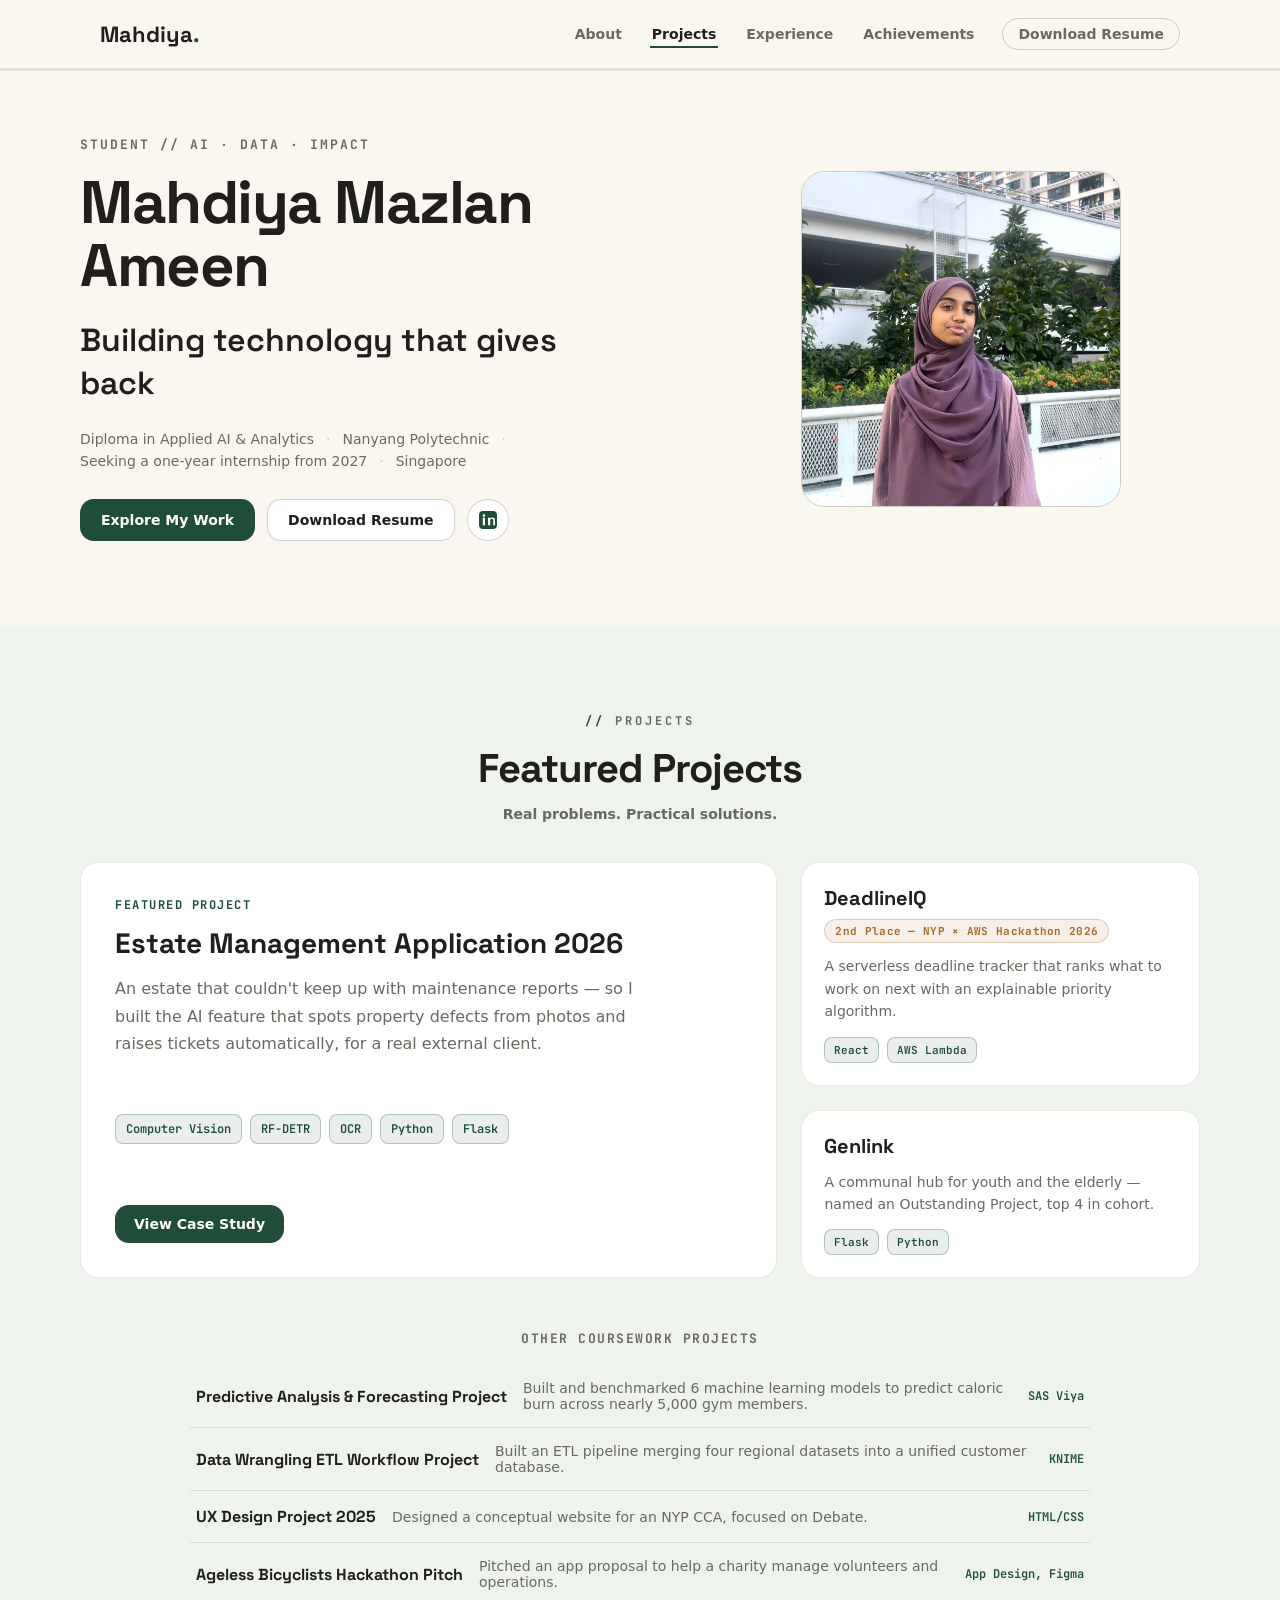
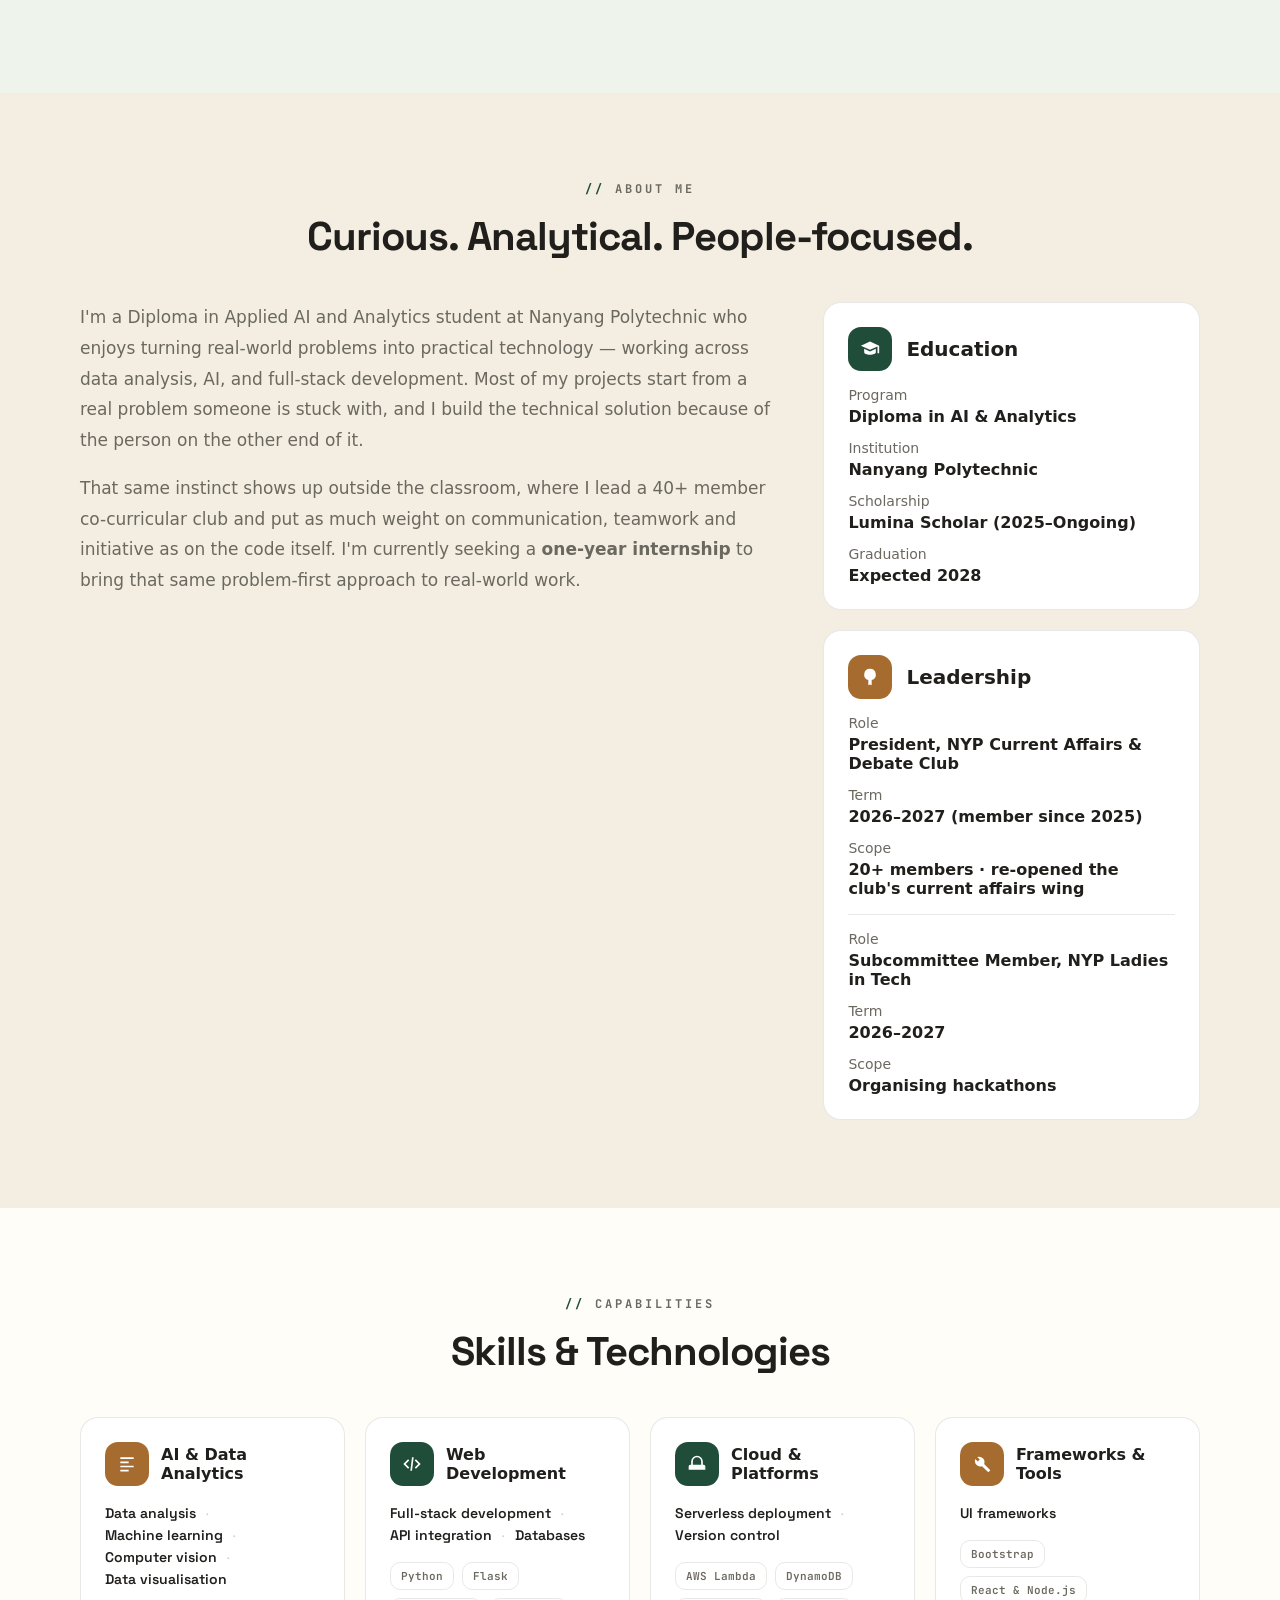
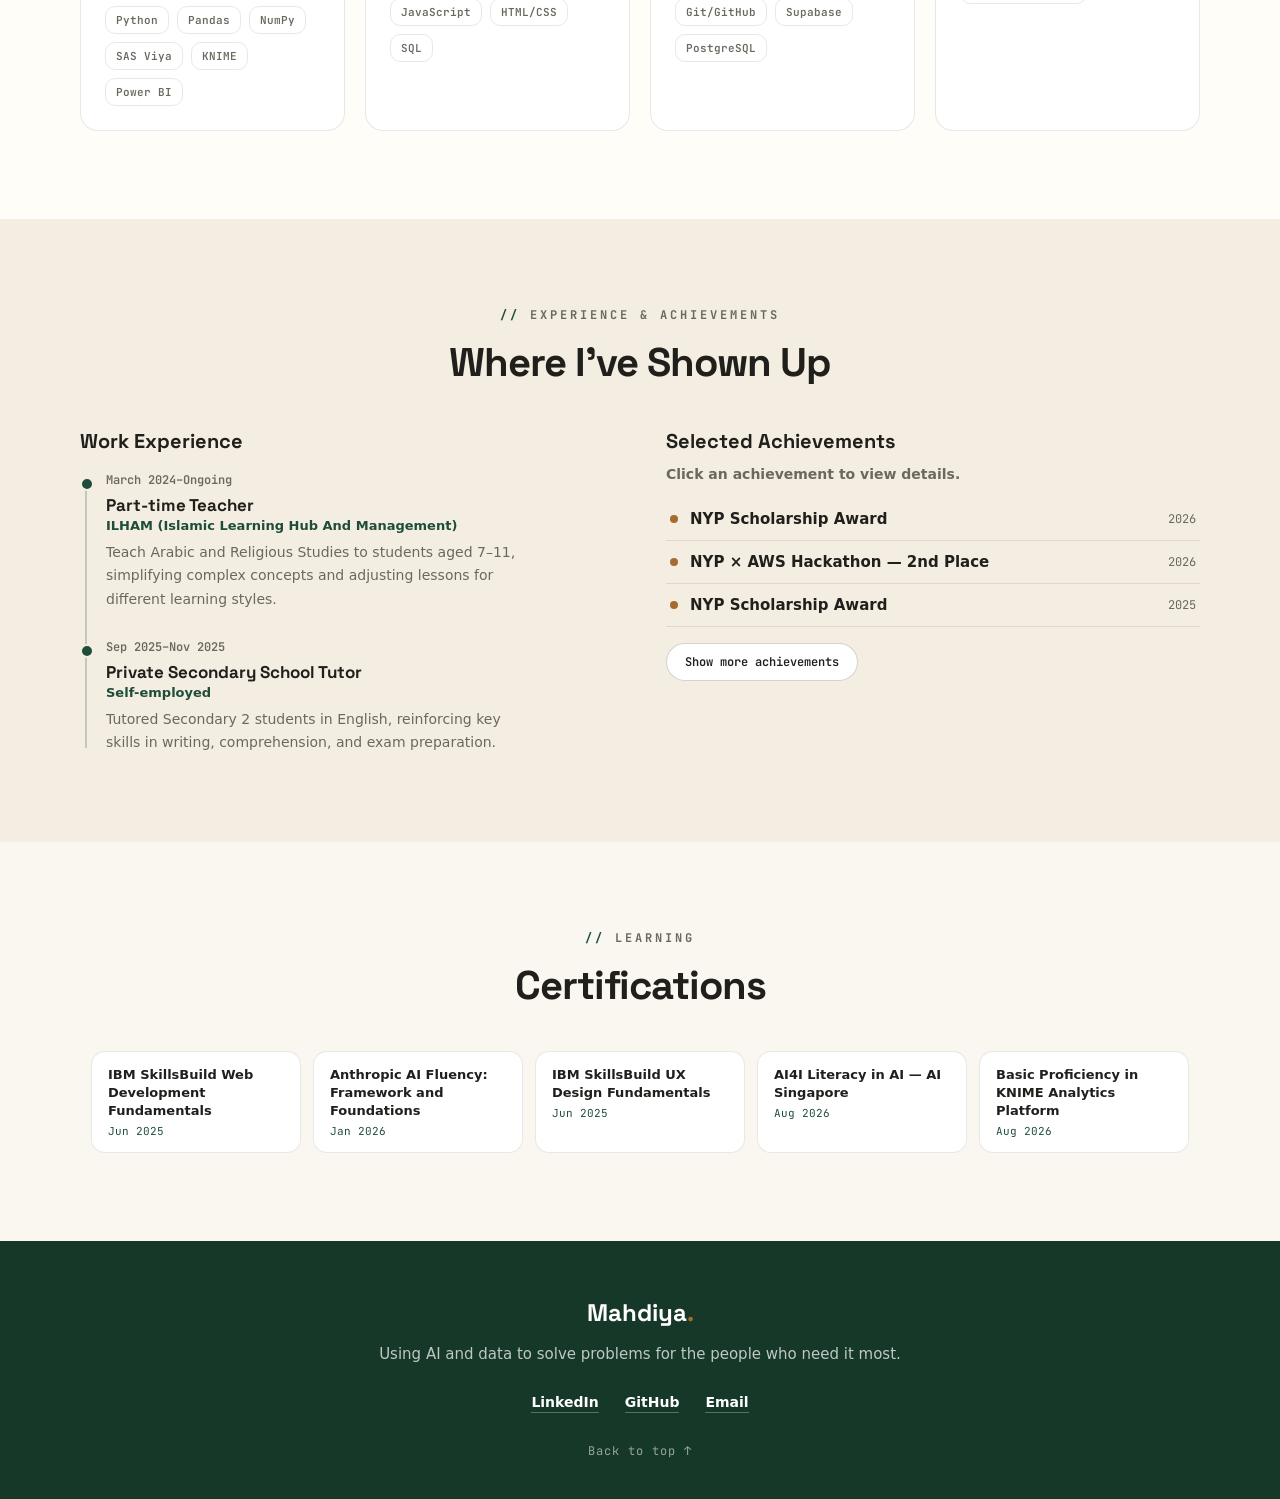
==== commit ce58cfb1: "Add project videos, resume, and NYPxAWS photo; clean up unused assets - Add compressed demo videos f" ====
--- a/index.html
+++ b/index.html
@@ -22,12 +22,10 @@
 
       <div class="nav-links" id="navLinks">
         <a class="nav-link" href="#about">About</a>
+        <a class="nav-link" href="#projects">Projects</a>
         <a class="nav-link" href="#experience">Experience</a>
-        <a class="nav-link" href="#skills">Skills</a>
-        <a class="nav-link" href="#projects">Projects</a>
-        <a class="nav-link" href="#certifications">Certifications</a>
         <a class="nav-link" href="#achievements">Achievements</a>
-        <a class="nav-link" href="#contact">Contact</a>
+        <a class="nav-link nav-resume" href="resume.pdf" target="_blank" rel="noreferrer">Download Resume</a>
       </div>
     </nav>
 
@@ -39,91 +37,135 @@
 
   <main id="top">
     <!-- HERO -->
-    <section class="hero theme-hero section-sep">
-      <div class="hero-inner">
-        <p class="kicker">DIGITAL PORTFOLIO</p>
-        <h1 class="hero-title">Mahdiya Mazlan Ameen</h1>
-        <p class="hero-sub">Turning data into insights, and insights into impact.</p>
-        <div class="availability-badge">
-          <span class="availability-dot"></span>
-          Open to a One-Year Internship
-        </div>
-        <a class="linkedin-btn" href="https://www.linkedin.com/in/mahdiya-mazlan-16b525393/" target="_blank" rel="noreferrer">
-          <span class="linkedin-icon" aria-hidden="true">
-            <svg width="20" height="20" viewBox="0 0 24 24" fill="currentColor" style="vertical-align:middle;">
-              <path d="M19 0h-14c-2.761 0-5 2.239-5 5v14c0 2.761 2.239 5 5 5h14c2.762 0 5-2.239 5-5v-14c0-2.761-2.238-5-5-5zm-11 19h-3v-10h3v10zm-1.5-11.268c-.966 0-1.75-.784-1.75-1.75s.784-1.75 1.75-1.75 1.75.784 1.75 1.75-.784 1.75-1.75 1.75zm15.5 11.268h-3v-5.604c0-1.337-.025-3.063-1.868-3.063-1.868 0-2.154 1.459-2.154 2.967v5.7h-3v-10h2.881v1.367h.041c.401-.761 1.379-1.563 2.841-1.563 3.039 0 3.6 2.001 3.6 4.601v5.595z"/>
-            </svg>
-          </span>
-          <span class="linkedin-text">Connect on LinkedIn</span>
-        </a>
-
-        <div class="hero-cta">
-          <a class="btn primary" href="#projects">View Projects</a>
-          <a class="btn" href="#contact">Get in Touch</a>
-        </div>
-
-        <div class="hero-stats">
-          <div class="stat">
-            <div class="stat-num">7</div>
-            <div class="stat-label">O-Level Distinctions</div>
-          </div>
-          <div class="stat">
-            <div class="stat-num">5</div>
-            <div class="stat-label">Certifications</div>
-          </div>
+    <section class="hero theme-hero">
+      <div class="hero-grid">
+        <div class="hero-copy">
+          <p class="hero-eyebrow">STUDENT // AI · DATA · IMPACT</p>
+          <h1 class="hero-title">Mahdiya Mazlan Ameen</h1>
+          <p class="hero-statement">Building technology that gives back</p>
+
+          <div class="hero-meta">
+            <span>Diploma in Applied AI &amp; Analytics</span>
+            <span>Nanyang Polytechnic</span>
+            <span>Seeking a one-year internship from 2027</span>
+            <span>Singapore</span>
+          </div>
+
+          <div class="hero-cta">
+            <a class="btn primary" href="#projects">Explore My Work</a>
+            <a class="btn" href="resume.pdf" target="_blank" rel="noreferrer">Download Resume</a>
+            <a class="linkedin-btn small" href="https://www.linkedin.com/in/mahdiya-mazlan-16b525393/" target="_blank" rel="noreferrer" aria-label="Connect on LinkedIn">
+              <span class="linkedin-icon" aria-hidden="true">
+                <svg width="18" height="18" viewBox="0 0 24 24" fill="currentColor" style="vertical-align:middle;">
+                  <path d="M19 0h-14c-2.761 0-5 2.239-5 5v14c0 2.761 2.239 5 5 5h14c2.762 0 5-2.239 5-5v-14c0-2.761-2.238-5-5-5zm-11 19h-3v-10h3v10zm-1.5-11.268c-.966 0-1.75-.784-1.75-1.75s.784-1.75 1.75-1.75 1.75.784 1.75 1.75-.784 1.75-1.75 1.75zm15.5 11.268h-3v-5.604c0-1.337-.025-3.063-1.868-3.063-1.868 0-2.154 1.459-2.154 2.967v5.7h-3v-10h2.881v1.367h.041c.401-.761 1.379-1.563 2.841-1.563 3.039 0 3.6 2.001 3.6 4.601v5.595z"/>
+                </svg>
+              </span>
+            </a>
+          </div>
+        </div>
+
+        <div class="hero-visual">
+          <img src="profile2.jpeg" alt="Portrait of Mahdiya Mazlan Ameen" class="hero-portrait" />
         </div>
       </div>
     </section>
 
+    <!-- PROJECTS -->
+    <section id="projects" class="section theme-projects">
+      <div class="section-head center">
+        <p class="kicker purple">PROJECTS</p>
+        <h2 class="section-title">Featured Projects</h2>
+        <p class="subtle-note">Real problems. Practical solutions.</p>
+      </div>
+
+      <div class="projects-bento">
+        <article class="project-featured" tabindex="0" data-project="estate2026">
+          <div class="project-featured-eyebrow">Featured Project</div>
+          <h3 class="project-featured-title">Estate Management Application 2026</h3>
+          <p class="project-featured-desc">
+            An estate that couldn't keep up with maintenance reports — so I built the AI feature that spots property defects from photos and raises tickets automatically, for a real external client.
+          </p>
+          <div class="project-tags">
+            <span class="tag">Computer Vision</span>
+            <span class="tag">RF-DETR</span>
+            <span class="tag">OCR</span>
+            <span class="tag">Python</span>
+            <span class="tag">Flask</span>
+          </div>
+          <div class="project-featured-actions">
+            <span class="btn primary">View Case Study</span>
+          </div>
+        </article>
+
+        <div class="projects-secondary">
+          <article class="project-card-sm" tabindex="0" data-project="deadlineiq">
+            <div class="project-card-sm-top">
+              <h4 class="project-card-sm-title">DeadlineIQ</h4>
+            </div>
+            <span class="project-badge-gold">2nd Place — NYP × AWS Hackathon 2026</span>
+            <p class="project-card-sm-desc">A serverless deadline tracker that ranks what to work on next with an explainable priority algorithm.</p>
+            <div class="project-tags sm">
+              <span class="tag">React</span>
+              <span class="tag">AWS Lambda</span>
+            </div>
+          </article>
+
+          <article class="project-card-sm" tabindex="0" data-project="web2026">
+            <div class="project-card-sm-top">
+              <h4 class="project-card-sm-title">Genlink</h4>
+            </div>
+            <p class="project-card-sm-desc">A communal hub for youth and the elderly — named an Outstanding Project, top 4 in cohort.</p>
+            <div class="project-tags sm">
+              <span class="tag">Flask</span>
+              <span class="tag">Python</span>
+            </div>
+          </article>
+        </div>
+      </div>
+
+      <div class="project-list-heading">Other Coursework Projects</div>
+      <div class="project-list">
+        <div class="project-list-item" tabindex="0" data-project="predictive2026">
+          <span class="project-list-title">Predictive Analysis &amp; Forecasting Project</span>
+          <span class="project-list-desc">Built and benchmarked 6 machine learning models to predict caloric burn across nearly 5,000 gym members.</span>
+          <span class="project-list-tag">SAS Viya</span>
+        </div>
+        <div class="project-list-item" tabindex="0" data-project="etl2026">
+          <span class="project-list-title">Data Wrangling ETL Workflow Project</span>
+          <span class="project-list-desc">Built an ETL pipeline merging four regional datasets into a unified customer database.</span>
+          <span class="project-list-tag">KNIME</span>
+        </div>
+        <div class="project-list-item" tabindex="0" data-project="ux2025">
+          <span class="project-list-title">UX Design Project 2025</span>
+          <span class="project-list-desc">Designed a conceptual website for an NYP CCA, focused on Debate.</span>
+          <span class="project-list-tag">HTML/CSS</span>
+        </div>
+        <div class="project-list-item" tabindex="0" data-project="bicyclists">
+          <span class="project-list-title">Ageless Bicyclists Hackathon Pitch</span>
+          <span class="project-list-desc">Pitched an app proposal to help a charity manage volunteers and operations.</span>
+          <span class="project-list-tag">App Design, Figma</span>
+        </div>
+      </div>
+    </section>
+
     <!-- ABOUT -->
-    <section id="about" class="section theme-lilac section-sep">
+    <section id="about" class="section theme-about">
       <div class="section-head center">
         <p class="kicker purple">ABOUT ME</p>
-        <h2 class="section-title">Passionate about AI &amp; Analytics</h2>
+        <h2 class="section-title">Curious. Analytical. People-focused.</h2>
       </div>
 
       <div class="about-grid">
         <div class="about-left">
           <p class="lead">
-            I am a Diploma in Applied AI and Analytics student at Nanyang Polytechnic, with hands-on experience across data analytics, machine learning, and web development gained through coursework and team projects.
+            I'm a Diploma in Applied AI and Analytics student at Nanyang Polytechnic who enjoys turning real-world problems into practical technology — working across data analysis, AI, and full-stack development. Most of my projects start from a real problem someone is stuck with, and I build the technical solution because of the person on the other end of it.
           </p>
           <p class="lead">
-            I combine strong technical fundamentals with proven leadership and communication skills from running a 40+ member co-curricular club. My experience spans web development, Python programming, and collaborative project work, with a keen interest in data-driven, user-focused applications.
+            That same instinct shows up outside the classroom, where I lead a 40+ member co-curricular club and put as much weight on communication, teamwork and initiative as on the code itself. I'm currently seeking a <strong>one-year internship</strong> to bring that same problem-first approach to real-world work.
           </p>
-          <p class="lead">
-            I am currently seeking a <strong>one-year internship</strong> to contribute to real-world projects while continuing to grow as a developer.
-          </p>
-
-          <div class="mini-row">
-            <span class="mini-icon">✦</span>
-            <span class="mini-label">AREAS OF INTEREST</span>
-          </div>
-
-          <div class="chip-row">
-            <span class="chip">Software &amp; Web Development</span>
-            <span class="chip">Artificial Intelligence (AI)</span>
-            <span class="chip">Machine Learning</span>
-          </div>
-
-     
-          <div class="leadership-section">
-            <h3 class="leadership-title">Leadership Experiences</h3>
-            <ul class="leadership-list">
-              <li>President, NYP Current Affairs and Debate Club (April 2026–April 2027): Managed events with other clubs in NYP, formally re-opened the current affairs wing on a permanent basis, and secured dedicated coaching for both debate and current affairs — the first time this has happened for the club.</li>
-              <li>Subcommittee Member, NYP Current Affairs and Debate Club (April 2025–April 2026): Planned events with the Parliament and State Courts, and sat on the planning committee for the annual Inter-School Debate Championship.</li>
-              <li>Planning Committee, NYP Ambassadorial Team (April 2025–Ongoing): Helped plan an annual polytechnic-wide workshop, and ushered at the 2026 Parents Seminar and 2026 Open House.</li>
-              <li>Subcommittee Member, NYP Muslim Students Network (April 2025–Ongoing): Planned and executed events in collaboration with mosques nationwide, and ran a donation drive with MudaSG.</li>
-              <li>Subcommittee Member, NYP Ladies in Tech Club (April 2026–Ongoing): Part of the planning committee for the NYP-wide hackathon.</li>
-              <li>Head Prefect, Madrasah Al-Arabiah Al-Islamiah (Aug 2023–Aug 2024): Reinstated Sports Day after a 10-year gap, and organised and executed more than 5 school-wide events.</li>
-              <li>Debate Club President, Madrasah Al-Arabiah Al-Islamiah (Aug 2023–Aug 2024): Led the school's first team to the Singapore Secondary School Debate Championship, placing 9th nationwide.</li>
-            </ul>
-          </div>
         </div>
 
         <div class="about-right">
-          <div class="profile-pic-wrap">
-            <img src="profile2.jpeg" alt="Profile photo of Mahdiya Mazlan Ameen" class="profile-pic" />
-          </div>
           <article class="dark-card">
             <div class="dark-card-top">
               <span class="icon-badge purple">
@@ -145,39 +187,50 @@
               </div>
               <div class="dark-row">
                 <div class="muted">Scholarship</div>
-                <div class="bold">Lumina Scholar (May 2025–Ongoing)</div>
+                <div class="bold">Lumina Scholar (2025–Ongoing)</div>
               </div>
               <div class="dark-row">
                 <div class="muted">Graduation</div>
-                <div class="bold">Expected : 2028</div>
+                <div class="bold">Expected 2028</div>
               </div>
             </div>
           </article>
 
           <article class="dark-card">
             <div class="dark-card-top">
-              <span class="icon-badge purple">
+              <span class="icon-badge orange">
                 <svg viewBox="0 0 24 24" aria-hidden="true">
-                  <path d="M12 2a7 7 0 0 0-7 7v4H4a2 2 0 0 0-2 2v4h20v-4a2 2 0 0 0-2-2h-1V9a7 7 0 0 0-7-7Zm5 11H7V9a5 5 0 0 1 10 0v4Z"/>
+                  <path d="M12 2a7 7 0 0 0-2 13.7V22l2-1 2 1v-6.3A7 7 0 0 0 12 2Z"/>
                 </svg>
               </span>
-              <div class="dark-card-title">Secondary School</div>
+              <div class="dark-card-title">Leadership</div>
             </div>
 
             <div class="dark-card-body">
               <div class="dark-row">
-                <div class="muted">Institution</div>
-                <div class="bold">Madrasah Al-Arabiah Al-Islamiah</div>
-              </div>
-              <div class="dark-split">
-                <div>
-                  <div class="muted">GCE “O” Levels</div>
-                  <div class="bold">2024</div>
-                </div>
-                <div>
-                  <div class="muted">Results</div>
-                  <div class="bold">7 Distinctions • L1R5=6</div>
-                </div>
+                <div class="muted">Role</div>
+                <div class="bold">President, NYP Current Affairs &amp; Debate Club</div>
+              </div>
+              <div class="dark-row">
+                <div class="muted">Term</div>
+                <div class="bold">2026–2027 (member since 2025)</div>
+              </div>
+              <div class="dark-row">
+                <div class="muted">Scope</div>
+                <div class="bold">20+ members · re-opened the club's current affairs wing</div>
+              </div>
+              <div class="dark-divider"></div>
+              <div class="dark-row">
+                <div class="muted">Role</div>
+                <div class="bold">Subcommittee Member, NYP Ladies in Tech</div>
+              </div>
+              <div class="dark-row">
+                <div class="muted">Term</div>
+                <div class="bold">2026–2027</div>
+              </div>
+              <div class="dark-row">
+                <div class="muted">Scope</div>
+                <div class="bold">Organising hackathons</div>
               </div>
             </div>
           </article>
@@ -185,50 +238,39 @@
       </div>
     </section>
 
-    <!-- WORK EXPERIENCE -->
-    <section id="experience" class="section theme-sky section-sep">
+    <!-- SKILLS -->
+    <section id="skills" class="section theme-skills">
       <div class="section-head center">
-        <p class="kicker purple">EXPERIENCE</p>
-        <h2 class="section-title">Work Experience</h2>
-      </div>
-
-      <div class="exp-grid">
-        <article class="exp-card">
-          <div class="exp-top">
-            <div>
-              <h3 class="exp-role">Part-time Teacher</h3>
-              <div class="exp-org">ILHAM (Islamic Learning Hub And Management)</div>
-            </div>
-            <div class="exp-date">March 2024–Ongoing</div>
-          </div>
-          <ul class="exp-list">
-            <li>Teach Arabic and Religious Studies to students aged 7–11, simplifying complex concepts and adjusting lessons for different learning styles.</li>
-          </ul>
+        <p class="kicker purple">CAPABILITIES</p>
+        <h2 class="section-title">Skills &amp; Technologies</h2>
+      </div>
+
+      <div class="skills-grid">
+        <article class="white-card">
+          <div class="white-card-top">
+            <span class="icon-badge orange">
+              <svg viewBox="0 0 24 24" aria-hidden="true">
+                <path d="M4 4h16v2H4V4Zm0 5h10v2H4V9Zm0 5h16v2H4v-2Zm0 5h10v2H4v-2Z"/>
+              </svg>
+            </span>
+            <div class="white-card-title">AI &amp; Data Analytics</div>
+          </div>
+          <div class="skill-capabilities">
+            <span class="skill-capability">Data analysis</span>
+            <span class="skill-capability">Machine learning</span>
+            <span class="skill-capability">Computer vision</span>
+            <span class="skill-capability">Data visualisation</span>
+          </div>
+          <div class="pill-grid sm">
+            <span class="pill">Python</span>
+            <span class="pill">Pandas</span>
+            <span class="pill">NumPy</span>
+            <span class="pill">SAS Viya</span>
+            <span class="pill">KNIME</span>
+            <span class="pill">Power BI</span>
+          </div>
         </article>
 
-        <article class="exp-card">
-          <div class="exp-top">
-            <div>
-              <h3 class="exp-role">Private Secondary School Tutor</h3>
-              <div class="exp-org">Self-employed</div>
-            </div>
-            <div class="exp-date">Sep 2025–Nov 2025</div>
-          </div>
-          <ul class="exp-list">
-            <li>Tutored Secondary 2 students in English, reinforcing key skills in writing, comprehension, and exam preparation.</li>
-          </ul>
-        </article>
-      </div>
-    </section>
-
-    <!-- SKILLS -->
-    <section id="skills" class="section theme-mint section-sep">
-      <div class="section-head center">
-        <p class="kicker purple">TECHNICAL EXPERTISE</p>
-        <h2 class="section-title">Skills &amp; Technologies</h2>
-      </div>
-
-      <div class="cards-3">
         <article class="white-card">
           <div class="white-card-top">
             <span class="icon-badge purple">
@@ -236,479 +278,202 @@
                 <path d="M8.7 16.3 4.4 12l4.3-4.3L7.3 6.3 1.6 12l5.7 5.7 1.4-1.4ZM15.3 16.3l1.4 1.4 5.7-5.7-5.7-5.7-1.4 1.4L19.6 12l-4.3 4.3ZM10 20h2l2-16h-2l-2 16Z"/>
               </svg>
             </span>
-            <div class="white-card-title">Programming &amp; Development</div>
-          </div>
-
-          <div class="pill-grid">
+            <div class="white-card-title">Web Development</div>
+          </div>
+          <div class="skill-capabilities">
+            <span class="skill-capability">Full-stack development</span>
+            <span class="skill-capability">API integration</span>
+            <span class="skill-capability">Databases</span>
+          </div>
+          <div class="pill-grid sm">
             <span class="pill">Python</span>
-            <span class="pill">HTML</span>
-            <span class="pill">CSS</span>
+            <span class="pill">Flask</span>
             <span class="pill">JavaScript</span>
-            <span class="pill">SQL / MySQL</span>
+            <span class="pill">HTML/CSS</span>
+            <span class="pill">SQL</span>
+          </div>
+        </article>
+
+        <article class="white-card">
+          <div class="white-card-top">
+            <span class="icon-badge purple">
+              <svg viewBox="0 0 24 24" aria-hidden="true">
+                <path d="M12 2a7 7 0 0 0-7 7v4H4a2 2 0 0 0-2 2v4h20v-4a2 2 0 0 0-2-2h-1V9a7 7 0 0 0-7-7Zm5 11H7V9a5 5 0 0 1 10 0v4Z"/>
+              </svg>
+            </span>
+            <div class="white-card-title">Cloud &amp; Platforms</div>
+          </div>
+          <div class="skill-capabilities">
+            <span class="skill-capability">Serverless deployment</span>
+            <span class="skill-capability">Version control</span>
+          </div>
+          <div class="pill-grid sm">
+            <span class="pill">AWS Lambda</span>
+            <span class="pill">DynamoDB</span>
+            <span class="pill">Git/GitHub</span>
+            <span class="pill">Supabase</span>
+            <span class="pill">PostgreSQL</span>
           </div>
         </article>
 
         <article class="white-card">
           <div class="white-card-top">
             <span class="icon-badge orange">
-              <svg viewBox="0 0 24 24" aria-hidden="true">
-                <path d="M4 4h16v2H4V4Zm0 5h10v2H4V9Zm0 5h16v2H4v-2Zm0 5h10v2H4v-2Z"/>
-              </svg>
-            </span>
-            <div class="white-card-title">Analytics &amp; Visualisation</div>
-          </div>
-
-          <div class="pill-grid">
-            <span class="pill">PowerBI</span>
-            <span class="pill">Pandas &amp; NumPy</span>
-            <span class="pill">KNIME Analytics</span>
-            <span class="pill">SAS Viya</span>
-          </div>
-        </article>
-
-        <article class="white-card">
-          <div class="white-card-top">
-            <span class="icon-badge purple">
               <svg viewBox="0 0 24 24" aria-hidden="true">
                 <path d="M22 19.6 14.6 12a6.5 6.5 0 0 0-8.3-8.3l3 3-2.3 2.3-3-3A6.5 6.5 0 0 0 12 14.6L19.6 22 22 19.6Z"/>
               </svg>
             </span>
             <div class="white-card-title">Frameworks &amp; Tools</div>
           </div>
-
-          <div class="pill-grid">
-            <span class="pill">Flask &amp; Jinja</span>
+          <div class="skill-capabilities">
+            <span class="skill-capability">UI frameworks</span>
+          </div>
+          <div class="pill-grid sm">
             <span class="pill">Bootstrap</span>
-            <span class="pill">Git/GitHub</span>
             <span class="pill">React &amp; Node.js</span>
-            <span class="pill">Supabase / PostgreSQL</span>
           </div>
         </article>
       </div>
     </section>
 
-    <!-- PROJECTS -->
-    <section id="projects" class="section theme-sky section-sep">
+    <!-- EXPERIENCE + ACHIEVEMENTS -->
+    <section id="experience" class="section theme-exp-ach">
       <div class="section-head center">
-        <p class="kicker purple">WORK</p>
-        <h2 class="section-title">Projects</h2>
-        <p class="subtle-note">Click on a project card to learn more and see details.</p>
-      </div>
-
-      <div class="project-grid">
-        <article class="project-card" tabindex="0" data-project="ux2025">
-          <div class="project-top">
-            <h3 class="project-title">UX Design Project 2025</h3>
-            <p class="project-desc">
-              Created and developed a conceptual website for a co-curricular activity (CCA) in NYP — focused on Debate.
-            </p>
-          </div>
-          <div class="project-tags">
-            <span class="tag">UX</span>
-            <span class="tag">Web</span>
-            <span class="tag">Design</span>
-          </div>
-        </article>
-
-        <article class="project-card" tabindex="0" data-project="web2026">
-          <div class="project-top">
-            <h3 class="project-title">Web Development Project 2026</h3>
-            <p class="project-desc">
-              Developed a web application that serves as a communal hub for youth and the elderly — named an Outstanding Project, top 4 groups in cohort, at DellInnovate Fest 2026.
-            </p>
-          </div>
-          <div class="project-tags">
-            <span class="tag">HTML</span>
-            <span class="tag">CSS</span>
-            <span class="tag">Python</span>
-            <span class="tag">Flask</span>
-            <span class="tag">Top 4 Cohort</span>
-          </div>
-        </article>
-
-        <article class="project-card" tabindex="0" data-project="estate2026">
-          <div class="project-top">
-            <h3 class="project-title">Estate Management Application 2026</h3>
-            <p class="project-desc">
-              A real-client full stack project where I owned the flagship AI feature — a computer vision pipeline that spots property defects from photos and raises maintenance tickets automatically.
-            </p>
-          </div>
-          <div class="project-tags">
-            <span class="tag">Computer Vision</span>
-            <span class="tag">RF-DETR</span>
-            <span class="tag">OCR</span>
-            <span class="tag">Full Stack</span>
-          </div>
-        </article>
-
-        <article class="project-card" tabindex="0" data-project="predictive2026">
-          <div class="project-top">
-            <h3 class="project-title">Predictive Analysis &amp; Forecasting Project</h3>
-            <p class="project-desc">
-              Built and benchmarked 6 machine learning models in SAS Viya to predict caloric burn across nearly 5,000 gym members, from linear regression to gradient boosting and neural networks.
-            </p>
-          </div>
-          <div class="project-tags">
-            <span class="tag">SAS Viya</span>
-            <span class="tag">Machine Learning</span>
-            <span class="tag">Forecasting</span>
-          </div>
-        </article>
-
-        <article class="project-card" tabindex="0" data-project="etl2026">
-          <div class="project-top">
-            <h3 class="project-title">Data Wrangling ETL Workflow Project</h3>
-            <p class="project-desc">
-              Built a KNIME ETL pipeline merging four regional datasets into a unified customer database for a simulated multinational company, resolving data quality issues along the way.
-            </p>
-          </div>
-          <div class="project-tags">
-            <span class="tag">KNIME</span>
-            <span class="tag">ETL</span>
-            <span class="tag">Data Quality</span>
-          </div>
-        </article>
-
-        <article class="project-card" tabindex="0" data-project="deadlineiq">
-          <div class="project-top">
-            <h3 class="project-title">DeadlineIQ — NYPxAWS Hackathon 2026</h3>
-            <p class="project-desc">
-              A serverless assignment deadline tracker that ranks what to do next using an explainable five-factor priority algorithm — and warns you before crash week hits. Placed 2nd at the NYPxAWS Hackathon.
-            </p>
-          </div>
-          <div class="project-tags">
-            <span class="tag">React</span>
-            <span class="tag">AWS Lambda</span>
-            <span class="tag">DynamoDB</span>
-            <span class="tag">Serverless</span>
-            <span class="tag">2nd Place</span>
-          </div>
-        </article>
-
-        <article class="project-card" tabindex="0" data-project="bicyclists">
-          <div class="project-top">
-            <h3 class="project-title">Ageless Bicyclists Hackathon Pitch</h3>
-            <p class="project-desc">
-              Created and pitched an app proposal to help a charity with management and volunteer control.
-            </p>
-          </div>
-          <div class="project-tags">
-            <span class="tag">Pitch</span>
-            <span class="tag">Product</span>
-            <span class="tag">Operations</span>
-          </div>
-        </article>
+        <p class="kicker purple">EXPERIENCE &amp; ACHIEVEMENTS</p>
+        <h2 class="section-title">Where I've Shown Up</h2>
+      </div>
+
+      <div class="exp-ach-grid">
+        <div class="exp-ach-col">
+          <h3 class="exp-ach-heading">Work Experience</h3>
+          <div class="exp-timeline">
+            <div class="exp-item">
+              <div class="exp-item-date">March 2024–Ongoing</div>
+              <h4 class="exp-role">Part-time Teacher</h4>
+              <div class="exp-org">ILHAM (Islamic Learning Hub And Management)</div>
+              <p class="exp-item-desc">Teach Arabic and Religious Studies to students aged 7–11, simplifying complex concepts and adjusting lessons for different learning styles.</p>
+            </div>
+
+            <div class="exp-item">
+              <div class="exp-item-date">Sep 2025–Nov 2025</div>
+              <h4 class="exp-role">Private Secondary School Tutor</h4>
+              <div class="exp-org">Self-employed</div>
+              <p class="exp-item-desc">Tutored Secondary 2 students in English, reinforcing key skills in writing, comprehension, and exam preparation.</p>
+            </div>
+          </div>
+        </div>
+
+        <div class="exp-ach-col" id="achievements">
+          <h3 class="exp-ach-heading">Selected Achievements</h3>
+          <p class="subtle-note left">Click an achievement to view details.</p>
+          <div class="ach-list">
+            <div class="ach-row achievement-card" tabindex="0" data-achievement="nyp2026">
+              <span class="ach-dot"></span>
+              <span class="ach-title">NYP Scholarship Award</span>
+              <span class="ach-year">2026</span>
+            </div>
+            <div class="ach-row achievement-card" tabindex="0" data-achievement="awshackathon">
+              <span class="ach-dot"></span>
+              <span class="ach-title">NYP × AWS Hackathon — 2nd Place</span>
+              <span class="ach-year">2026</span>
+            </div>
+            <div class="ach-row achievement-card" tabindex="0" data-achievement="nyp">
+              <span class="ach-dot"></span>
+              <span class="ach-title">NYP Scholarship Award</span>
+              <span class="ach-year">2025</span>
+            </div>
+
+            <div class="ach-more" id="achMore" hidden>
+              <div class="ach-row achievement-card" tabindex="0" data-achievement="sinda">
+                <span class="ach-dot"></span>
+                <span class="ach-title">Sinda Academic Excellence Award</span>
+                <span class="ach-year">2025</span>
+              </div>
+              <div class="ach-row achievement-card" tabindex="0" data-achievement="mendaki">
+                <span class="ach-dot"></span>
+                <span class="ach-title">Anugerah Mendaki Award</span>
+                <span class="ach-year">2025</span>
+              </div>
+              <div class="ach-row achievement-card" tabindex="0" data-achievement="maulud">
+                <span class="ach-dot"></span>
+                <span class="ach-title">Lembaga Biasiswa Kenangan Maulud Excellence Award</span>
+                <span class="ach-year">2025</span>
+              </div>
+              <div class="ach-row achievement-card" tabindex="0" data-achievement="converts">
+                <span class="ach-dot"></span>
+                <span class="ach-title">Muslim Converts Association Award</span>
+                <span class="ach-year">2025</span>
+              </div>
+              <div class="ach-row achievement-card" tabindex="0" data-achievement="debate2025">
+                <span class="ach-dot"></span>
+                <span class="ach-title">Inter-Institutes Debate Runner-up</span>
+                <span class="ach-year">2025</span>
+              </div>
+              <div class="ach-row achievement-card" tabindex="0" data-achievement="nusgeo">
+                <span class="ach-dot"></span>
+                <span class="ach-title">NUS National Geography Challenge — Silver Medal</span>
+                <span class="ach-year">2024</span>
+              </div>
+              <div class="ach-row achievement-card" tabindex="0" data-achievement="sssd">
+                <span class="ach-dot"></span>
+                <span class="ach-title">Singapore Secondary School Debate Championship</span>
+                <span class="ach-year">2024</span>
+              </div>
+            </div>
+          </div>
+
+          <button class="show-more-btn" id="showMoreAchievements" type="button" aria-expanded="false" aria-controls="achMore">Show more achievements</button>
+        </div>
       </div>
     </section>
 
     <!-- CERTIFICATIONS -->
-    <section id="certifications" class="section theme-rose section-sep">
+    <section id="certifications" class="section theme-certs">
       <div class="section-head center">
         <p class="kicker purple">LEARNING</p>
         <h2 class="section-title">Certifications</h2>
       </div>
 
-      <div class="list-cards">
-        <div class="list-card">
-          <div class="list-icon purple">
-            <svg viewBox="0 0 24 24" aria-hidden="true">
-              <path d="M12 2 8 4v6c0 5 4 9 4 9s4-4 4-9V4l-4-2Z"/>
-            </svg>
-          </div>
-          <div class="list-body">
-            <div class="list-title">IBM SkillsBuild Web Development Fundamentals</div>
-            <div class="list-sub">Jun 2025</div>
-          </div>
-        </div>
-
-        <div class="list-card">
-          <div class="list-icon purple">
-            <svg viewBox="0 0 24 24" aria-hidden="true">
-              <path d="M12 2 8 4v6c0 5 4 9 4 9s4-4 4-9V4l-4-2Z"/>
-            </svg>
-          </div>
-          <div class="list-body">
-            <div class="list-title">Anthropic AI Fluency: Framework and Foundations</div>
-            <div class="list-sub">Jan 2026</div>
-          </div>
-        </div>
-
-        <div class="list-card">
-          <div class="list-icon purple">
-            <svg viewBox="0 0 24 24" aria-hidden="true">
-              <path d="M12 2 8 4v6c0 5 4 9 4 9s4-4 4-9V4l-4-2Z"/>
-            </svg>
-          </div>
-          <div class="list-body">
-            <div class="list-title">IBM SkillsBuild User Experience Design Fundamentals</div>
-            <div class="list-sub">Jun 2025</div>
-          </div>
-        </div>
-
-        <div class="list-card">
-          <div class="list-icon purple">
-            <svg viewBox="0 0 24 24" aria-hidden="true">
-              <path d="M12 2 8 4v6c0 5 4 9 4 9s4-4 4-9V4l-4-2Z"/>
-            </svg>
-          </div>
-          <div class="list-body">
-            <div class="list-title">AI4I Literacy in AI — AI Singapore</div>
-            <div class="list-sub">Aug 2026</div>
-          </div>
-        </div>
-
-        <div class="list-card">
-          <div class="list-icon purple">
-            <svg viewBox="0 0 24 24" aria-hidden="true">
-              <path d="M12 2 8 4v6c0 5 4 9 4 9s4-4 4-9V4l-4-2Z"/>
-            </svg>
-          </div>
-          <div class="list-body">
-            <div class="list-title">Basic Proficiency in KNIME Analytics Platform</div>
-            <div class="list-sub">Aug 2026</div>
-          </div>
+      <div class="cert-row">
+        <div class="cert-chip">
+          <span class="cert-chip-title">IBM SkillsBuild Web Development Fundamentals</span>
+          <span class="cert-chip-date">Jun 2025</span>
+        </div>
+        <div class="cert-chip">
+          <span class="cert-chip-title">Anthropic AI Fluency: Framework and Foundations</span>
+          <span class="cert-chip-date">Jan 2026</span>
+        </div>
+        <div class="cert-chip">
+          <span class="cert-chip-title">IBM SkillsBuild UX Design Fundamentals</span>
+          <span class="cert-chip-date">Jun 2025</span>
+        </div>
+        <div class="cert-chip">
+          <span class="cert-chip-title">AI4I Literacy in AI — AI Singapore</span>
+          <span class="cert-chip-date">Aug 2026</span>
+        </div>
+        <div class="cert-chip">
+          <span class="cert-chip-title">Basic Proficiency in KNIME Analytics Platform</span>
+          <span class="cert-chip-date">Aug 2026</span>
         </div>
       </div>
     </section>
 
-    <!-- ACHIEVEMENTS -->
-    <section id="achievements" class="section theme-amber section-sep">
-      <div class="section-head center">
-        <p class="kicker purple">MILESTONES</p>
-        <h2 class="section-title">Achievements</h2>
-        <p class="subtle-note">Click an achievement to view photos.</p>
-      </div>
-
-      <div class="timeline">
-        <div class="line"></div>
-
-        <!-- 2026 -->
-        <div class="t-item left">
-          <span class="t-dot purple"></span>
-          <div class="t-card lilac achievement-card" tabindex="0" data-achievement="nyp2026">
-            <div class="t-top">
-              <div>
-                <div class="t-title">2026 NYP Scholarship Award</div>
-                <div class="t-date">2026</div>
-              </div>
-              <span class="t-badge purple">
-                <svg viewBox="0 0 24 24" aria-hidden="true">
-                  <path d="M12 2a7 7 0 0 0-2 13.7V22l2-1 2 1v-6.3A7 7 0 0 0 12 2Z"/>
-                </svg>
-              </span>
-            </div>
-            <p class="t-desc">Outstanding academic performance, second consecutive year.</p>
-          </div>
-        </div>
-
-        <div class="t-item right">
-          <span class="t-dot orange"></span>
-          <div class="t-card sand achievement-card" tabindex="0" data-achievement="awshackathon">
-            <div class="t-top">
-              <div>
-                <div class="t-title">NYPxAWS Hackathon — 2nd Place</div>
-                <div class="t-date">2026</div>
-              </div>
-              <span class="t-badge orange">
-                <svg viewBox="0 0 24 24" aria-hidden="true">
-                  <path d="M7 4h10v3a5 5 0 0 1-10 0V4Zm-2 0v3a7 7 0 0 0 6 6.93V16H8v2h8v-2h-3v-2.07A7 7 0 0 0 19 7V4h-2v3a5 5 0 0 1-10 0V4H5Z"/>
-                </svg>
-              </span>
-            </div>
-            <p class="t-desc">2nd Place for DeadlineIQ, a full-stack assignment deadline tracker.</p>
-          </div>
-        </div>
-
-        <!-- 2025 -->
-        <div class="t-item left">
-          <span class="t-dot purple"></span>
-          <div class="t-card lilac achievement-card" tabindex="0" data-achievement="nyp">
-            <div class="t-top">
-              <div>
-                <div class="t-title">2025 NYP Scholarship Award</div>
-                <div class="t-date">2025</div>
-              </div>
-              <span class="t-badge purple">
-                <svg viewBox="0 0 24 24" aria-hidden="true">
-                  <path d="M12 2a7 7 0 0 0-2 13.7V22l2-1 2 1v-6.3A7 7 0 0 0 12 2Z"/>
-                </svg>
-              </span>
-            </div>
-            <p class="t-desc">Outstanding academic performance.</p>
-          </div>
-        </div>
-
-        <div class="t-item right">
-          <span class="t-dot orange"></span>
-          <div class="t-card sand achievement-card" tabindex="0" data-achievement="sinda">
-            <div class="t-top">
-              <div>
-                <div class="t-title">2025 Sinda Academic Excellence Award</div>
-                <div class="t-date">2025</div>
-              </div>
-              <span class="t-badge orange">
-                <svg viewBox="0 0 24 24" aria-hidden="true">
-                  <path d="M12 3 1 8l11 5 11-5-11-5Zm-6 9v6c0 2 3 4 6 4s6-2 6-4v-6l-6 3-6-3Z"/>
-                </svg>
-              </span>
-            </div>
-            <p class="t-desc">Top 5 for GCE “O” Level Exams.</p>
-          </div>
-        </div>
-
-        <div class="t-item left">
-          <span class="t-dot purple"></span>
-          <div class="t-card lilac achievement-card" tabindex="0" data-achievement="mendaki">
-            <div class="t-top">
-              <div>
-                <div class="t-title">2025 Anugerah Mendaki Award</div>
-                <div class="t-date">2025</div>
-              </div>
-              <span class="t-badge purple">
-                <svg viewBox="0 0 24 24" aria-hidden="true">
-                  <path d="M12 2 8 4v6c0 5 4 9 4 9s4-4 4-9V4l-4-2Z"/>
-                </svg>
-              </span>
-            </div>
-            <p class="t-desc">Top 10 in school for GCE “O” Level.</p>
-          </div>
-        </div>
-
-        <div class="t-item right">
-          <span class="t-dot orange"></span>
-          <div class="t-card sand achievement-card" tabindex="0" data-achievement="maulud">
-            <div class="t-top">
-              <div>
-                <div class="t-title">Lembaga Biasiswa Kenangan Maulud Excellence Award</div>
-                <div class="t-date">2025</div>
-              </div>
-              <span class="t-badge orange">
-                <svg viewBox="0 0 24 24" aria-hidden="true">
-                  <path d="M7 2h10v7a5 5 0 0 1-10 0V2Zm5 20 3-2 3 2V9a7 7 0 0 1-6 0v13Z"/>
-                </svg>
-              </span>
-            </div>
-            <p class="t-desc">Outstanding performance in the 2024 cohort.</p>
-          </div>
-        </div>
-
-        <div class="t-item left">
-          <span class="t-dot purple"></span>
-          <div class="t-card lilac achievement-card" tabindex="0" data-achievement="converts">
-            <div class="t-top">
-              <div>
-                <div class="t-title">Muslim Converts Association Award</div>
-                <div class="t-date">2025</div>
-              </div>
-              <span class="t-badge purple">
-                <svg viewBox="0 0 24 24" aria-hidden="true">
-                  <path d="M12 2a7 7 0 0 0-2 13.7V22l2-1 2 1v-6.3A7 7 0 0 0 12 2Z"/>
-                </svg>
-              </span>
-            </div>
-            <p class="t-desc">Top 5 for GCE “O” Level in cohort.</p>
-          </div>
-        </div>
-
-        <div class="t-item right">
-          <span class="t-dot orange"></span>
-          <div class="t-card sand achievement-card" tabindex="0" data-achievement="debate2025">
-            <div class="t-top">
-              <div>
-                <div class="t-title">Inter-Institutes Debate Runner-up</div>
-                <div class="t-date">2025</div>
-              </div>
-              <span class="t-badge orange">
-                <svg viewBox="0 0 24 24" aria-hidden="true">
-                  <path d="M7 4h10v3a5 5 0 0 1-10 0V4Zm-2 0v3a7 7 0 0 0 6 6.93V16H8v2h8v-2h-3v-2.07A7 7 0 0 0 19 7V4h-2v3a5 5 0 0 1-10 0V4H5Z"/>
-                </svg>
-              </span>
-            </div>
-            <p class="t-desc">Runner-up position in the debate competition.</p>
-          </div>
-        </div>
-
-        <!-- 2024 NEW -->
-        <div class="t-item left">
-          <span class="t-dot purple"></span>
-          <div class="t-card lilac achievement-card" tabindex="0" data-achievement="nusgeo">
-            <div class="t-top">
-              <div>
-                <div class="t-title">NUS National Geography Challenge — Silver Medal</div>
-                <div class="t-date">2024</div>
-              </div>
-              <span class="t-badge purple">
-                <svg viewBox="0 0 24 24" aria-hidden="true">
-                  <path d="M12 2 7 4v7c0 5 5 9 5 9s5-4 5-9V4l-5-2Z"/>
-                </svg>
-              </span>
-            </div>
-            <p class="t-desc">Awarded Silver Medal at the national-level geography challenge.</p>
-          </div>
-        </div>
-
-        <div class="t-item right">
-          <span class="t-dot orange"></span>
-          <div class="t-card sand achievement-card" tabindex="0" data-achievement="sssd">
-            <div class="t-top">
-              <div>
-                <div class="t-title">Singapore Secondary School Debate Championship</div>
-                <div class="t-date">2024</div>
-              </div>
-              <span class="t-badge orange">
-                <svg viewBox="0 0 24 24" aria-hidden="true">
-                  <path d="M12 2c2.2 0 4 1.8 4 4 0 1.6-1 3-2.4 3.6V12h-3.2V9.6C9 9 8 7.6 8 6c0-2.2 1.8-4 4-4Zm-6 20v-2h12v2H6Z"/>
-                </svg>
-              </span>
-            </div>
-            <p class="t-desc">9th Place • Invited for Asian Debate Championship.</p>
-          </div>
-        </div>
-      </div>
-    </section>
-
-    <!-- CONTACT -->
-    <section id="contact" class="contact">
-      <div class="contact-inner">
-        <p class="kicker">GET IN TOUCH</p>
-        <h2 class="contact-title">Let’s Connect</h2>
-        <p class="contact-sub">Reach out for collaborations, projects, or opportunities.</p>
-
-        <form class="contact-form" onsubmit="return false;">
-          <div class="form-row">
-            <div class="field">
-              <label for="name">Name</label>
-              <input id="name" name="name" type="text" placeholder="Your name" required />
-            </div>
-            <div class="field">
-              <label for="email">Email</label>
-              <input id="email" name="email" type="email" placeholder="you@email.com" required />
-            </div>
-          </div>
-
-          <div class="field">
-            <label for="message">Message</label>
-            <textarea id="message" name="message" rows="5" placeholder="Tell me what you need..." required></textarea>
-          </div>
-
-          <button class="btn primary" type="submit">Send</button>
-
-          <div class="contact-meta">
-            <div><span class="muted2">Email:</span> mahd.maz.08@gmail.com</div>
-            <div><span class="muted2">Phone:</span> +65 1234 5678</div>
-            <div><span class="muted2">Location:</span> Singapore</div>
-          </div>
-        </form>
-      </div>
-    </section>
-
-    <footer class="footer">
-      <p>© 2026 Mahdiya Mazlan Ameen</p>
+    <footer class="footer-dark">
+      <div class="footer-inner">
+        <div class="footer-brand">Mahdiya<span class="footer-dot">.</span></div>
+        <p class="footer-tagline">Using AI and data to solve problems for the people who need it most.</p>
+        <div class="footer-links">
+          <a href="https://www.linkedin.com/in/mahdiya-mazlan-16b525393/" target="_blank" rel="noreferrer">LinkedIn</a>
+          <a href="https://github.com/mahdiyaa" target="_blank" rel="noreferrer">GitHub</a>
+          <a href="mailto:mahd.maz.08@gmail.com">Email</a>
+        </div>
+        <a class="footer-top" href="#top">Back to top ↑</a>
+      </div>
     </footer>
   </main>
 
   <!-- =========================
-  PROJECT MODALS (Updated with LONG descriptions ✅)
+  PROJECT MODALS
   ========================= -->
   <div id="modal-ux2025" class="project-modal">
     <div class="modal-content">
@@ -726,7 +491,7 @@
   <div id="modal-web2026" class="project-modal">
     <div class="modal-content">
       <span class="modal-close" tabindex="0">&times;</span>
-      <h2>Web Development Project 2026</h2>
+      <h2>Genlink — Web Development Project 2026</h2>
       <video src="wdpvideo.mp4" controls class="modal-img"></video>
 
       <p><strong>Overview:</strong> A community web application built as a shared hub for youth and the elderly to connect, participate, and support each other through shared stories, activities, and updates. Built for DellInnovate Fest 2026 and named an <strong>Outstanding Project</strong> — top 4 groups in the cohort.</p>
@@ -739,7 +504,7 @@
   <p><strong>Results achieved:</strong> Delivered a functional, user-friendly platform that successfully connected youth and elderly users, demonstrated at a live showcase. The project received positive feedback for its intuitive design and potential for real-world impact, and is positioned for future enhancements such as user authentication and content moderation.</p>
 
       <!-- ✅ ONLY project with View Project button -->
-      <a class="btn primary" href="https://wdpprojectfinal-production.up.railway.app/storyboard" target="_blank" rel="noreferrer">View Project</a>
+      <a class="btn primary" href="https://genlink-283z.onrender.com/auth/login" target="_blank" rel="noreferrer">View Project</a>
     </div>
   </div>
 
@@ -748,15 +513,7 @@
       <span class="modal-close" tabindex="0">&times;</span>
       <h2>Estate Management Application 2026</h2>
 
-      <!-- 🎬 ADD VIDEO HERE: replace this whole .video-slot div with the line below
-           <video src="YOUR-FILE.mp4" controls class="modal-img"></video>              -->
-      <div class="video-slot">
-        <span class="video-slot-icon">
-          <svg viewBox="0 0 24 24" aria-hidden="true"><path d="M8 5v14l11-7L8 5Z"/></svg>
-        </span>
-        <div class="video-slot-title">Demo video coming soon</div>
-        <div class="video-slot-sub">A walkthrough of the defect detection pipeline will be added here.</div>
-      </div>
+      <video src="estate-app-demo.mp4" controls class="modal-img"></video>
 
       <p><strong>Overview:</strong> A full stack estate management platform selected to be developed for a <strong>real external client</strong>, built by a 5-person team. The system digitises how an estate logs, tracks, and resolves property maintenance.</p>
       <p><strong>My role:</strong> I owned the system's flagship AI feature — a computer vision pipeline built on <strong>RF-DETR v2</strong> that automatically detects property defects from uploaded images and generates the corresponding maintenance tickets, removing the manual inspection write-up step entirely.</p>
@@ -794,17 +551,9 @@
   <div id="modal-deadlineiq" class="project-modal">
     <div class="modal-content">
       <span class="modal-close" tabindex="0">&times;</span>
-      <h2>DeadlineIQ — NYPxAWS Hackathon 2026 <span style="color:#7c3aed;">(2nd Place)</span></h2>
-
-      <!-- 🎬 ADD VIDEO HERE: replace this whole .video-slot div with the line below
-           <video src="YOUR-FILE.mp4" controls class="modal-img"></video>              -->
-      <div class="video-slot">
-        <span class="video-slot-icon">
-          <svg viewBox="0 0 24 24" aria-hidden="true"><path d="M8 5v14l11-7L8 5Z"/></svg>
-        </span>
-        <div class="video-slot-title">Demo video coming soon</div>
-        <div class="video-slot-sub">A walkthrough of the dashboard, heatmap, and Focus Mode will be added here.</div>
-      </div>
+      <h2>DeadlineIQ — NYPxAWS Hackathon 2026 <span class="accent-text">(2nd Place)</span></h2>
+
+      <video src="deadlineiq-demo.mp4" controls class="modal-img"></video>
 
       <p><strong>Overview:</strong> Built for the NYPxAWS Hackathon, <strong>DeadlineIQ</strong> is a full stack assignment deadline tracker that answers the question students actually have: not "what is due?" but "what should I work on right now?" The project placed <strong>2nd overall</strong>.</p>
       <p><strong>What it does:</strong> Task entry from natural language or uploaded PDFs, milestone breakdowns, crash-week detection, a study planner, and automated reminders — so overloaded weeks are visible long before they arrive.</p>
@@ -831,7 +580,7 @@
   </div>
 
   <!-- =========================
-  ACHIEVEMENT MODALS (Your latest kept ✅)
+  ACHIEVEMENT MODALS
   ========================= -->
   <div id="modal-nyp" class="achievement-modal">
     <div class="modal-content">
@@ -864,14 +613,7 @@
       <span class="modal-close" tabindex="0">&times;</span>
       <h2>NYPxAWS Hackathon — 2nd Place (2026)</h2>
 
-      <!-- 📷 ADD PHOTO HERE: replace this whole .video-slot div with
-           <img src="YOUR-FILE.png" alt="NYPxAWS Hackathon 2nd Place" class="modal-img" />  -->
-      <div class="video-slot">
-        <span class="video-slot-icon">
-          <svg viewBox="0 0 24 24" aria-hidden="true"><path d="M7 4h10v3a5 5 0 0 1-10 0V4Zm-2 0v3a7 7 0 0 0 6 6.93V16H8v2h8v-2h-3v-2.07A7 7 0 0 0 19 7V4h-2v3a5 5 0 0 1-10 0V4H5Z"/></svg>
-        </span>
-        <div class="video-slot-title">Photo coming soon</div>
-      </div>
+      <img src="nypxaws-hackathon.jpg" alt="NYPxAWS Hackathon 2nd Place" class="modal-img" />
 
       <p><strong>Result:</strong> 2nd Place, for <strong>DeadlineIQ</strong> — a full-stack assignment deadline tracker built with React, AWS Lambda, DynamoDB, S3, EventBridge, and SNS. See the full project writeup in the Projects section above.</p>
     </div>
@@ -942,6 +684,7 @@
     const navToggle = document.getElementById("navToggle");
     const navLinks = document.getElementById("navLinks");
     navToggle?.addEventListener("click", () => navLinks.classList.toggle("open"));
+    navLinks?.querySelectorAll("a").forEach(a => a.addEventListener("click", () => navLinks.classList.remove("open")));
 
     // Active link on scroll
     const links = document.querySelectorAll(".nav-link");
@@ -955,9 +698,17 @@
     window.addEventListener("scroll", setActive);
     setActive();
 
+    // Sticky nav shrink/border on scroll
+    const navWrap = document.querySelector(".nav-wrap");
+    function setScrolled() {
+      navWrap.classList.toggle("scrolled", window.scrollY > 12);
+    }
+    window.addEventListener("scroll", setScrolled);
+    setScrolled();
+
     // Reveal
     const revealTargets = document.querySelectorAll(
-      "section, .white-card, .project-card, .dark-card, .list-card, .exp-card, .t-card, .stat"
+      "section, .white-card, .project-featured, .project-card-sm, .project-list-item, .dark-card, .cert-chip, .exp-item, .ach-row"
     );
     revealTargets.forEach(el => el.classList.add("reveal"));
     const io = new IntersectionObserver((entries) => {
@@ -988,8 +739,8 @@
       });
     });
 
-    // Project modals
-    document.querySelectorAll('.project-card').forEach(card => {
+    // Project modals (featured card, secondary cards, compact coursework list)
+    document.querySelectorAll('.project-featured, .project-card-sm, .project-list-item').forEach(card => {
       const open = () => {
         const modal = document.getElementById('modal-' + card.dataset.project);
         if (modal) modal.classList.add('active');
@@ -1000,6 +751,19 @@
       });
     });
 
+    // Show more achievements
+    const showMoreBtn = document.getElementById('showMoreAchievements');
+    const achMore = document.getElementById('achMore');
+    showMoreBtn?.addEventListener('click', () => {
+      const expanded = showMoreBtn.getAttribute('aria-expanded') === 'true';
+      achMore.hidden = expanded;
+      showMoreBtn.setAttribute('aria-expanded', String(!expanded));
+      showMoreBtn.textContent = expanded ? 'Show more achievements' : 'Show fewer achievements';
+      if (!expanded) {
+        achMore.querySelectorAll('.ach-row').forEach(el => el.classList.add('reveal', 'show'));
+      }
+    });
+
     // Close buttons (both modal types)
     document.querySelectorAll('.modal-close').forEach(btn => {
       const close = () => btn.closest('.achievement-modal, .project-modal')?.classList.remove('active');
@@ -1023,4 +787,3 @@
   </script>
 </body>
 </html>
-
--- a/style.css
+++ b/style.css
@@ -1,36 +1,35 @@
 /* =========================
-   DARK / TECH-FORWARD THEME
-   Same class names as before — full re-skin + a few
-   CSS-only structural changes (timeline, kicker, log-line certs).
+   LIGHT THEME — warm cream / charcoal / deep forest green
+   All colors as CSS variables for easy swapping.
 ========================= */
 
 :root{
-  --bg:#05070c;
-  --bg-soft:#080b13;
-  --surface:#0f141f;
-  --surface-hover:#141b2b;
-  --border:rgba(255,255,255,0.08);
-  --border-strong:rgba(255,255,255,0.18);
-
-  --navy:#0f172a;
-  --navy2:#111b33;
-
-  --text:#eef1f8;
-  --muted:#8b93a7;
-
-  --purple:#a78bfa;
-  --purple2:#7c3aed;
-  --cyan:#22d3ee;
-  --mint:#34d399;
-  --sky:#38bdf8;
-  --rose:#fb7185;
-  --amber:#fbbf24;
-
-  --lilac: rgba(167,139,250,0.12);
-  --card:#0f141f;
-
-  --radius: 16px;
-  --radius-lg: 22px;
+  --bg:#faf7f0;
+  --bg-soft:#f3eee1;
+  --bg-green:#eef3ec;
+  --surface:#ffffff;
+  --surface-alt:#fffdf8;
+  --border:rgba(33,31,28,0.10);
+  --border-strong:rgba(33,31,28,0.20);
+
+  --text:#211f1c;
+  --muted:#6b685f;
+
+  --accent:#1f4d3a;
+  --accent-dark:#163829;
+  --accent-light:rgba(31,77,58,0.09);
+  --accent-border:rgba(31,77,58,0.28);
+
+  --secondary:#a66b2e;
+  --secondary-light:rgba(166,107,46,0.10);
+  --secondary-border:rgba(166,107,46,0.28);
+
+  --card:#ffffff;
+  --lilac: var(--accent-light);
+
+  --maxw: 1120px;
+  --radius: 14px;
+  --radius-lg: 18px;
   --font-display: 'Space Grotesk', ui-sans-serif, system-ui, sans-serif;
   --font-mono: 'JetBrains Mono', ui-monospace, 'SFMono-Regular', Menlo, monospace;
 }
@@ -44,40 +43,39 @@
   background: var(--bg);
 }
 
-::selection{ background: rgba(167,139,250,0.35); color:#fff; }
+::selection{ background: var(--accent-light); color: var(--accent-dark); }
 
 ::-webkit-scrollbar{ width: 10px; height: 10px; }
 ::-webkit-scrollbar-track{ background: var(--bg); }
-::-webkit-scrollbar-thumb{ background: #232a3d; border-radius: 10px; }
-::-webkit-scrollbar-thumb:hover{ background: var(--purple2); }
-
-h1,h2,h3{ font-family: var(--font-display); }
-
-/* Prevent sections clipping modals */
-.section{ overflow: visible; position: relative; }
-.section::before{
-  content:"";
-  position:absolute; inset:0;
-  background-image: radial-gradient(rgba(255,255,255,0.055) 1px, transparent 1px);
-  background-size: 26px 26px;
-  opacity:0.55;
-  pointer-events:none;
-}
-
-/* NAV */
+::-webkit-scrollbar-thumb{ background: var(--border-strong); border-radius: 10px; }
+::-webkit-scrollbar-thumb:hover{ background: var(--accent); }
+
+h1,h2,h3,h4{ font-family: var(--font-display); }
+
+.accent-text{ color: var(--accent); font-weight: 700; }
+
+.section{ overflow: visible; position: relative; padding: 88px 20px; }
+
+/* NAV — transparent by default, subtle bar only once scrolled */
 .nav-wrap{
   position: sticky;
   top:0;
   z-index:100;
-  background: rgba(6,9,15,0.72);
-  backdrop-filter: blur(14px);
-  -webkit-backdrop-filter: blur(14px);
-  border-bottom: 1px solid var(--border);
+  background: transparent;
+  border-bottom: 1px solid transparent;
+  transition: background .2s ease, border-color .2s ease, box-shadow .2s ease;
+}
+.nav-wrap.scrolled{
+  background: rgba(250,247,240,0.92);
+  backdrop-filter: blur(12px);
+  -webkit-backdrop-filter: blur(12px);
+  border-bottom-color: var(--border);
+  box-shadow: 0 4px 16px rgba(33,31,28,0.05);
 }
 .nav{
-  max-width: 1200px;
+  max-width: var(--maxw);
   margin: 0 auto;
-  padding: 18px 20px 14px;
+  padding: 18px 20px;
   display:flex;
   align-items:center;
   gap: 18px;
@@ -86,17 +84,16 @@
   text-decoration:none;
   font-family: var(--font-display);
   font-weight: 700;
-  font-size: 26px;
-  letter-spacing: 0.2px;
-  color: #fff;
-}
-.brand-dot{ color: var(--cyan); }
+  font-size: 22px;
+  color: var(--text);
+}
+.brand-dot{ color: var(--accent); }
 .nav-toggle{
   display:none;
   margin-left:auto;
   border: 1px solid var(--border-strong);
   background: var(--surface);
-  color:#fff;
+  color:var(--text);
   border-radius: 12px;
   padding: 10px 12px;
   cursor:pointer;
@@ -105,16 +102,15 @@
   margin-left:auto;
   display:flex;
   align-items:center;
-  gap: 22px;
+  gap: 26px;
 }
 .nav-link{
   position: relative;
-  color: rgba(255,255,255,0.68);
+  color: var(--muted);
   text-decoration:none;
   font-weight: 600;
-  font-size: 15px;
-  padding: 8px 2px;
-  border-radius: 0;
+  font-size: 14px;
+  padding: 6px 2px;
   transition: color .15s ease;
 }
 .nav-link::after{
@@ -123,100 +119,86 @@
   left:0; right:100%;
   bottom:0;
   height: 2px;
-  background: linear-gradient(90deg, var(--purple), var(--cyan));
+  background: var(--accent);
   transition: right .18s ease;
 }
-.nav-link:hover{ color:#fff; }
+.nav-link:hover{ color: var(--text); }
 .nav-link:hover::after{ right:0; }
-.nav-link.active{
-  color:#fff;
-  background: transparent;
-}
+.nav-link.active{ color: var(--text); }
 .nav-link.active::after{ right:0; }
+.nav-resume{
+  border: 1px solid var(--border-strong);
+  padding: 7px 15px;
+  border-radius: 999px;
+}
+.nav-resume::after{ display:none; }
+.nav-resume:hover{ border-color: var(--accent); color: var(--accent); }
 
 /* Progress bar */
-.progress-track{
-  height: 3px;
-  width: 100%;
-  background: rgba(255,255,255,0.06);
-}
+.progress-track{ height: 3px; width: 100%; background: var(--border); }
 .progress-bar{
   height: 100%;
   width: 0%;
-  background: linear-gradient(90deg, var(--purple) 0%, var(--cyan) 50%, var(--amber) 100%);
+  background: var(--accent);
   transition: width 0.08s linear;
-  box-shadow: 0 0 12px rgba(167,139,250,0.6);
 }
 
 /* HERO */
-.hero{ padding: 64px 20px 34px; }
-.hero-inner{
-  max-width: 1050px;
+.hero{ padding: 64px 20px 84px; }
+.hero-grid{
+  max-width: var(--maxw);
   margin: 0 auto;
-  text-align:center;
-}
-.kicker{
-  margin: 0 0 14px;
-  letter-spacing: 3px;
-  font-weight: 700;
-  font-size: 12px;
-  font-family: var(--font-mono);
+  display:grid;
+  grid-template-columns: 1.1fr 0.9fr;
+  gap: 56px;
+  align-items:center;
+}
+.hero-copy{ text-align:left; }
+.hero-eyebrow{
+  margin: 0 0 18px;
+  font-family: var(--font-mono);
+  font-size: 13px;
+  font-weight: 700;
+  letter-spacing: 2px;
+  text-transform: uppercase;
   color: var(--muted);
-  text-transform: uppercase;
-}
-.kicker::before{ content:"// "; color: var(--cyan); }
-.kicker.purple{ color: var(--purple); }
-.kicker.purple::before{ color: var(--purple); }
+}
 .hero-title{
   margin: 0;
   font-family: var(--font-display);
   font-size: 60px;
   font-weight: 700;
   letter-spacing: -1.5px;
-  background: linear-gradient(120deg, #ffffff 0%, var(--purple) 55%, var(--cyan) 100%);
-  -webkit-background-clip: text;
-  background-clip: text;
-  color: transparent;
-}
-.hero-sub{
-  margin: 14px auto 0;
-  max-width: 680px;
-  font-size: 18px;
+  line-height: 1.05;
+  color: var(--text);
+}
+.hero-statement{
+  margin: 22px 0 0;
+  max-width: 520px;
+  font-family: var(--font-display);
+  font-size: 32px;
+  font-weight: 600;
+  line-height: 1.35;
+  color: var(--text);
+}
+.hero-meta{
+  margin: 26px 0 0;
+  display:flex;
+  flex-wrap: wrap;
+  gap: 6px 0;
   color: var(--muted);
-  line-height: 1.7;
-}
-
-.availability-badge{
-  margin: 18px auto 22px;
-  display:inline-flex;
+  font-size: 14px;
+}
+.hero-meta span:not(:last-child)::after{
+  content:"·";
+  margin: 0 12px;
+  color: var(--border-strong);
+}
+
+.hero-cta{
+  margin-top: 30px;
+  display:flex;
   align-items:center;
-  gap: 9px;
-  padding: 9px 16px;
-  border-radius: 999px;
-  background: var(--surface);
-  border: 1px solid var(--border-strong);
-  font-family: var(--font-mono);
-  font-size: 13px;
-  font-weight: 600;
-  color: var(--text);
-}
-.availability-dot{
-  width: 8px; height: 8px;
-  border-radius: 999px;
-  background: var(--mint);
-  box-shadow: 0 0 0 0 rgba(52,211,153,0.6);
-  animation: pulse-dot 2s infinite;
-}
-@keyframes pulse-dot{
-  0%{ box-shadow: 0 0 0 0 rgba(52,211,153,0.55); }
-  70%{ box-shadow: 0 0 0 7px rgba(52,211,153,0); }
-  100%{ box-shadow: 0 0 0 0 rgba(52,211,153,0); }
-}
-
-.hero-cta{
-  margin-top: 22px;
-  display:flex;
-  justify-content:center;
   gap: 12px;
   flex-wrap: wrap;
 }
@@ -226,580 +208,356 @@
   color: var(--text);
   text-decoration:none;
   font-weight: 700;
+  font-size: 14px;
   padding: 12px 20px;
   border-radius: var(--radius);
   display:inline-flex;
   align-items:center;
   justify-content:center;
-  transition: transform .12s ease, box-shadow .12s ease, border-color .12s ease;
+  transition: transform .12s ease, box-shadow .12s ease, border-color .12s ease, background .12s ease;
 }
 .btn:hover{
   transform: translateY(-1px);
-  border-color: var(--purple);
-  box-shadow: 0 10px 26px rgba(124,58,237,0.18);
+  border-color: var(--accent);
+  box-shadow: 0 8px 20px rgba(33,31,28,0.08);
 }
 .btn.primary{
-  background: linear-gradient(135deg, var(--purple2) 0%, #5b21b6 100%);
+  background: var(--accent);
   color:#fff;
   border-color: transparent;
-  box-shadow: 0 12px 30px rgba(124,58,237,0.32);
-}
-.btn.primary:hover{
-  box-shadow: 0 16px 36px rgba(124,58,237,0.44);
-}
-
-/* Professional LinkedIn button */
-.linkedin-btn {
+}
+.btn.primary:hover{ background: var(--accent-dark); }
+
+.linkedin-btn{
   display: inline-flex;
   align-items: center;
   gap: 0.6em;
   background: var(--surface);
   border: 1px solid var(--border-strong);
-  color: #fff;
+  color: var(--text);
   font-weight: 600;
-  font-size: 1.05rem;
-  padding: 0.55em 1.4em 0.55em 1.1em;
+  font-size: 1rem;
+  padding: 0.55em 1.2em;
   border-radius: 2em;
   text-decoration: none;
-  transition: background 0.18s, box-shadow 0.18s, transform 0.12s, border-color .15s;
-  cursor: pointer;
-  outline: none;
-}
-.linkedin-btn:hover, .linkedin-btn:focus {
-  border-color: var(--cyan);
-  box-shadow: 0 4px 20px rgba(34,211,238,0.22);
-  transform: translateY(-2px) scale(1.02);
-}
-.linkedin-icon {
-  display: flex;
-  align-items: center;
-  color: var(--cyan);
-  font-size: 1.2em;
-  margin-right: 0.2em;
-}
-.linkedin-text {
-  letter-spacing: 0.01em;
-}
-
-.hero-stats{
-  margin: 26px auto 0;
-  max-width: 520px;
-  display:grid;
-  grid-template-columns: repeat(2, 1fr);
-  gap: 12px;
-}
-.stat{
-  background: var(--surface);
-  border: 1px solid var(--border);
-  border-radius: var(--radius);
-  padding: 16px 14px;
-  transition: border-color .15s ease, transform .15s ease;
-}
-.stat:hover{ border-color: var(--border-strong); transform: translateY(-2px); }
-.stat-num{ font-family: var(--font-display); font-weight: 700; font-size: 24px; color: var(--cyan); }
-.stat-label{ margin-top: 4px; color: var(--muted); font-size: 13px; }
-
-/* SECTIONS */
-.section{
-  padding: 60px 20px;
-}
-.section-sep::after{
-  content:"";
-  position:absolute;
-  left: 50%;
-  transform: translateX(-50%);
-  bottom: 0;
-  width: min(980px, 92%);
-  height: 1px;
-  background: linear-gradient(90deg, transparent, var(--border-strong), transparent);
-  opacity: 0.9;
-}
-.section-head{
-  max-width: 1050px;
-  margin: 0 auto 30px;
-  position: relative;
-}
+  transition: border-color .15s ease, transform .12s ease;
+}
+.linkedin-btn:hover{ border-color: var(--accent); transform: translateY(-1px); }
+.linkedin-btn.small{ padding: 11px; width: 42px; height: 42px; }
+.linkedin-icon{ display:flex; align-items:center; color: var(--accent); }
+
+/* Hero visual */
+.hero-visual{ display:flex; flex-direction:column; align-items:center; }
+.hero-portrait{
+  width: 100%;
+  max-width: 320px;
+  aspect-ratio: 1 / 1.05;
+  object-fit: cover;
+  border-radius: 24px;
+  border: 1px solid var(--border-strong);
+}
+/* SECTION HEAD */
+.section-head{ max-width: var(--maxw); margin: 0 auto 40px; }
 .section-head.center{ text-align:center; }
 .section-title{
   margin: 0;
   font-family: var(--font-display);
-  font-size: 46px;
+  font-size: 40px;
   font-weight: 700;
   letter-spacing: -1px;
-  color: #fff;
-}
-.subtle-note{
-  margin: 10px auto 0;
-  max-width: 760px;
+  color: var(--text);
+}
+.kicker{
+  margin: 0 0 14px;
+  letter-spacing: 3px;
+  font-weight: 700;
+  font-size: 12px;
+  font-family: var(--font-mono);
   color: var(--muted);
+  text-transform: uppercase;
+}
+.kicker::before{ content:"// "; color: var(--accent); }
+.subtle-note{ margin: 12px auto 0; max-width: 760px; color: var(--muted); font-weight: 600; font-size: 14px; }
+.subtle-note.left{ margin: -6px 0 16px; text-align:left; }
+
+/* Section background rhythm */
+.theme-hero{ background: var(--bg); }
+.theme-projects{ background: var(--bg-green); }
+.theme-about{ background: var(--bg-soft); }
+.theme-skills{ background: var(--surface-alt); }
+.theme-exp-ach{ background: var(--bg-soft); }
+.theme-certs{ background: var(--bg); }
+
+/* PROJECTS — bento layout */
+.projects-bento{
+  max-width: var(--maxw);
+  margin: 0 auto;
+  display:grid;
+  grid-template-columns: 1.75fr 1fr;
+  gap: 24px;
+  align-items:stretch;
+}
+.project-featured{
+  background: var(--surface);
+  border: 1px solid var(--border);
+  border-radius: var(--radius-lg);
+  padding: 34px;
+  display:flex;
+  flex-direction: column;
+  cursor:pointer;
+  transition: transform .15s ease, box-shadow .15s ease, border-color .15s ease;
+}
+.project-featured:hover{
+  transform: translateY(-3px);
+  border-color: var(--accent);
+  box-shadow: 0 18px 40px rgba(33,31,28,0.10);
+}
+.project-featured-eyebrow{
+  font-family: var(--font-mono);
+  font-size: 12px;
+  font-weight: 700;
+  letter-spacing: 1.5px;
+  text-transform: uppercase;
+  color: var(--accent);
+  margin-bottom: 12px;
+}
+.project-featured-title{ margin: 0 0 14px; font-size: 28px; font-weight: 700; color: var(--text); }
+.project-featured-desc{ margin: 0 0 22px; max-width: 540px; color: var(--muted); font-size: 16px; line-height: 1.7; }
+.project-featured .project-tags{ margin-bottom: 26px; }
+.project-featured-actions{ margin-top: auto; display:flex; gap: 12px; flex-wrap: wrap; }
+.project-featured-actions .btn{ padding: 10px 18px; }
+
+.projects-secondary{ display:flex; flex-direction: column; gap: 24px; }
+.project-card-sm{
+  flex: 1;
+  background: var(--surface);
+  border: 1px solid var(--border);
+  border-radius: var(--radius-lg);
+  padding: 22px;
+  cursor:pointer;
+  display:flex;
+  flex-direction: column;
+  transition: transform .15s ease, box-shadow .15s ease, border-color .15s ease;
+}
+.project-card-sm:hover{
+  transform: translateY(-3px);
+  border-color: var(--accent);
+  box-shadow: 0 14px 30px rgba(33,31,28,0.08);
+}
+.project-card-sm-top{ display:flex; justify-content: space-between; align-items:flex-start; gap: 8px; }
+.project-card-sm-title{ margin:0; font-size: 20px; font-weight: 700; color: var(--text); }
+.project-badge-gold{
+  display:inline-block;
+  width: fit-content;
+  margin-top: 8px;
+  font-family: var(--font-mono);
+  font-size: 11px;
+  font-weight: 700;
+  letter-spacing: .3px;
+  color: var(--secondary);
+  background: var(--secondary-light);
+  border: 1px solid var(--secondary-border);
+  padding: 4px 10px;
+  border-radius: 999px;
+}
+.project-card-sm-desc{ margin: 12px 0 14px; color: var(--muted); font-size: 14px; line-height: 1.6; }
+.project-tags{ display:flex; flex-wrap: wrap; gap: 8px; margin-top: auto; }
+.project-tags.sm .tag{ font-size: 11px; padding: 5px 9px; }
+.tag{
+  background: var(--accent-light);
+  color: var(--accent);
+  border: 1px solid var(--accent-border);
+  border-radius: 8px;
+  padding: 6px 10px;
   font-weight: 600;
-}
-
-/* Themes — dark base + a colored glow per section, alternating soft/base bg */
-.theme-hero{
-  background:
-    radial-gradient(900px 520px at 15% 20%, rgba(124,58,237,0.22), transparent 60%),
-    radial-gradient(900px 520px at 85% 30%, rgba(34,211,238,0.14), transparent 60%),
-    var(--bg);
-}
-.theme-lilac{
-  background:
-    radial-gradient(900px 520px at 12% 15%, rgba(124,58,237,0.16), transparent 60%),
-    radial-gradient(700px 420px at 90% 80%, rgba(34,211,238,0.08), transparent 60%),
-    var(--bg-soft);
-}
-.theme-mint{
-  background:
-    radial-gradient(900px 520px at 15% 25%, rgba(52,211,153,0.14), transparent 60%),
-    radial-gradient(700px 420px at 85% 80%, rgba(124,58,237,0.08), transparent 60%),
-    var(--bg);
-}
-.theme-sky{
-  background:
-    radial-gradient(900px 520px at 12% 25%, rgba(56,189,248,0.16), transparent 60%),
-    radial-gradient(700px 420px at 88% 75%, rgba(124,58,237,0.08), transparent 60%),
-    var(--bg-soft);
-}
-.theme-rose{
-  background:
-    radial-gradient(900px 520px at 18% 20%, rgba(251,113,133,0.13), transparent 60%),
-    radial-gradient(700px 420px at 85% 80%, rgba(167,139,250,0.09), transparent 60%),
-    var(--bg);
-}
-.theme-amber{
-  background:
-    radial-gradient(900px 520px at 20% 20%, rgba(251,191,36,0.13), transparent 60%),
-    radial-gradient(700px 420px at 86% 80%, rgba(251,113,133,0.08), transparent 60%),
-    var(--bg-soft);
-}
+  font-size: 12px;
+  font-family: var(--font-mono);
+}
+
+/* Compact coursework list */
+.project-list-heading{
+  max-width: var(--maxw);
+  margin: 52px auto 18px;
+  font-family: var(--font-mono);
+  font-size: 13px;
+  font-weight: 700;
+  letter-spacing: 1.5px;
+  text-transform: uppercase;
+  color: var(--muted);
+  text-align:center;
+}
+.project-list{ max-width: 900px; margin: 0 auto; display:flex; flex-direction: column; }
+.project-list-item{
+  display:flex;
+  align-items:center;
+  flex-wrap: wrap;
+  gap: 6px 16px;
+  padding: 15px 6px;
+  border-bottom: 1px solid var(--border);
+  cursor: pointer;
+  transition: padding-left .15s ease, border-color .15s ease;
+}
+.project-list-item:last-child{ border-bottom: none; }
+.project-list-item:hover{ padding-left: 10px; border-bottom-color: var(--accent-border); }
+.project-list-title{ font-family: var(--font-display); font-weight: 700; color: var(--text); flex: 0 0 auto; }
+.project-list-desc{ color: var(--muted); font-size: 14px; flex: 1 1 260px; }
+.project-list-tag{ font-family: var(--font-mono); font-size: 12px; font-weight: 600; color: var(--accent); flex: 0 0 auto; }
 
 /* ABOUT */
 .about-grid{
-  max-width: 1050px;
+  max-width: var(--maxw);
   margin: 0 auto;
   display:grid;
-  grid-template-columns: 1.05fr 0.95fr;
-  gap: 26px;
+  grid-template-columns: 1.3fr 0.7fr;
+  gap: 44px;
   align-items:start;
-  position: relative;
-}
-.lead{
-  margin: 0 0 14px;
-  font-size: 17px;
-  color: var(--muted);
-  line-height: 1.8;
-}
-.mini-row{
-  margin-top: 20px;
-  display:flex;
-  align-items:center;
-  gap: 10px;
-}
-.mini-icon{ color: var(--cyan); font-weight: 950; }
-.mini-label{
-  letter-spacing: 2.2px;
-  font-size: 12px;
-  font-weight: 700;
-  font-family: var(--font-mono);
-  color: var(--muted);
-}
-.chip-row{
-  margin-top: 12px;
-  display:flex;
-  flex-wrap: wrap;
-  gap: 10px;
-}
-.chip{
-  background: var(--lilac);
-  color: var(--purple);
-  border: 1px solid rgba(167,139,250,0.28);
-  padding: 10px 14px;
-  border-radius: 999px;
-  font-weight: 700;
-  font-size: 14px;
-}
-.link-row{
-  margin-top: 14px;
-  display:flex;
-  align-items:center;
-  gap: 10px;
-}
-.link{
-  color: var(--purple);
-  font-weight: 700;
-  text-decoration:none;
-}
-.link:hover{ text-decoration: underline; }
-.sep{ color: var(--muted); }
-
-.about-right{
-  display:flex;
-  flex-direction: column;
-  gap: 18px;
-  position: relative;
-}
-
-/* Leadership panel */
-.leadership-section {
-  margin-top: 2.2rem;
-  background: var(--surface);
+}
+.lead{ margin: 0 0 18px; font-size: 17px; color: var(--muted); line-height: 1.8; }
+.about-right{ display:flex; flex-direction: column; gap: 20px; }
+
+.dark-card{
+  background: var(--surface);
+  border-radius: var(--radius-lg);
+  color: var(--text);
+  padding: 24px;
   border: 1px solid var(--border);
-  border-radius: var(--radius-lg);
-  padding: 1.4rem 1.6rem;
-  position: relative;
-}
-.leadership-title {
-  color: #fff;
-  font-family: var(--font-display);
-  font-size: 1.15rem;
-  margin-bottom: 0.9rem;
-  font-weight: 700;
-}
-.leadership-list {
-  margin: 0;
-  padding-left: 1.1rem;
-  color: var(--muted);
-  font-size: 1rem;
-}
-.leadership-list li {
-  margin-bottom: 0.65rem;
-  line-height: 1.65;
-}
-.leadership-list li::marker{ color: var(--cyan); }
-
-/* Profile picture */
-.profile-pic-wrap {
-  display: flex;
-  justify-content: center;
-  margin-bottom: 1.2rem;
-}
-.profile-pic {
-  width: 180px;
-  height: 180px;
-  object-fit: cover;
-  border-radius: 50%;
-  border: 3px solid var(--border-strong);
-  box-shadow: 0 0 0 6px rgba(167,139,250,0.10), 0 0 40px rgba(34,211,238,0.12);
-}
-
-.dark-card{
-  background:
-    radial-gradient(300px 180px at 75% 20%, rgba(124,58,237,0.24), transparent 70%),
-    var(--surface);
-  border-radius: var(--radius-lg);
-  color:#fff;
-  padding: 22px 22px;
-  border: 1px solid var(--border);
-}
-.dark-card-top{
-  display:flex;
-  align-items:center;
-  gap: 14px;
-  margin-bottom: 14px;
-}
-.dark-card-title{
-  font-family: var(--font-display);
-  font-weight: 700;
-  font-size: 21px;
-}
-.dark-card-body{
-  display:flex;
-  flex-direction: column;
-  gap: 12px;
-}
+}
+.dark-card-top{ display:flex; align-items:center; gap: 14px; margin-bottom: 16px; }
+.dark-card-title{ font-size: 20px; font-weight: 700; color: var(--text); }
+.dark-card-body{ display:flex; flex-direction: column; gap: 14px; }
 .dark-row{ display:flex; flex-direction: column; gap: 4px; }
+.dark-divider{ border-top: 1px solid var(--border); margin: 2px 0; }
 .muted{ color: var(--muted); font-size: 14px; }
-.bold{ font-weight: 700; }
-.dark-split{
-  margin-top: 6px;
-  display:grid;
-  grid-template-columns: 1fr 1fr;
-  gap: 14px;
-}
-.icon-badge{
-  width: 46px;
-  height: 46px;
-  border-radius: 14px;
-  display:grid;
-  place-items:center;
-  flex: 0 0 auto;
-}
-.icon-badge svg{ width: 22px; height: 22px; fill: #fff; }
-.icon-badge.purple{
-  background: linear-gradient(135deg, var(--purple2) 0%, #5b21b6 100%);
-}
-.icon-badge.orange{
-  background: linear-gradient(135deg, #fb923c 0%, var(--rose) 100%);
-}
+.bold{ font-weight: 700; color: var(--text); }
+.icon-badge{ width: 44px; height: 44px; border-radius: 13px; display:grid; place-items:center; flex: 0 0 auto; }
+.icon-badge svg{ width: 20px; height: 20px; fill: #fff; }
+.icon-badge.purple{ background: var(--accent); }
+.icon-badge.orange{ background: var(--secondary); }
 
 /* SKILLS */
-.cards-2{
-  max-width: 1050px;
+.skills-grid{
+  max-width: var(--maxw);
   margin: 0 auto;
   display:grid;
-  grid-template-columns: 1fr 1fr;
-  gap: 22px;
-}
-.cards-3{
-  max-width: 1050px;
-  margin: 0 auto;
-  display:grid;
-  grid-template-columns: repeat(3, 1fr);
-  gap: 22px;
+  grid-template-columns: repeat(4, 1fr);
+  gap: 20px;
 }
 .white-card{
   background: var(--card);
   border: 1px solid var(--border);
   border-radius: var(--radius-lg);
-  padding: 22px 22px;
+  padding: 24px;
   transition: transform .15s ease, box-shadow .15s ease, border-color .15s ease;
 }
-.white-card:hover{
-  transform: translateY(-3px);
-  border-color: var(--border-strong);
-  box-shadow: 0 20px 44px rgba(0,0,0,0.35);
-}
-.white-card-top{
-  display:flex;
-  align-items:center;
-  gap: 14px;
-  margin-bottom: 16px;
-}
-.white-card-title{
-  font-family: var(--font-display);
-  font-size: 18px;
-  font-weight: 700;
-  color: #fff;
-}
-.pill-grid{
-  display:flex;
-  flex-wrap: wrap;
-  gap: 10px;
-}
+.white-card:hover{ transform: translateY(-3px); border-color: var(--border-strong); box-shadow: 0 16px 32px rgba(33,31,28,0.07); }
+.white-card-top{ display:flex; align-items:center; gap: 12px; margin-bottom: 18px; }
+.white-card-title{ font-size: 16px; font-weight: 700; color: var(--text); }
+.skill-capabilities{ display:flex; flex-wrap: wrap; gap: 4px 0; margin-bottom: 18px; }
+.skill-capability{ font-family: var(--font-display); font-weight: 600; font-size: 14px; color: var(--text); }
+.skill-capability:not(:last-child)::after{ content:"·"; margin: 0 10px; color: var(--border-strong); font-weight: 400; }
+.pill-grid{ display:flex; flex-wrap: wrap; gap: 8px; }
+.pill-grid.sm .pill{ font-size: 11px; padding: 6px 10px; background: transparent; border-color: var(--border); color: var(--muted); font-weight: 600; }
 .pill{
   border: 1px solid var(--border-strong);
-  background: var(--surface-hover);
-  padding: 9px 13px;
+  background: var(--bg-soft);
+  padding: 8px 12px;
   border-radius: 10px;
   font-weight: 600;
-  font-size: 13px;
-  font-family: var(--font-mono);
-  color: var(--text);
-}
-
-/* PROJECTS */
-.project-grid{
-  max-width: 1050px;
+  font-size: 12px;
+  font-family: var(--font-mono);
+  color: var(--text);
+}
+
+/* WORK EXPERIENCE — minimal timeline rail */
+.exp-timeline{ position: relative; padding-left: 26px; }
+.exp-timeline::before{
+  content:"";
+  position:absolute;
+  left: 5px; top: 6px; bottom: 6px;
+  width: 2px;
+  background: var(--border-strong);
+}
+.exp-item{ position: relative; padding-bottom: 28px; }
+.exp-item:last-child{ padding-bottom: 0; }
+.exp-item::before{
+  content:"";
+  position:absolute;
+  left: -26px; top: 5px;
+  width: 10px; height: 10px;
+  border-radius: 999px;
+  background: var(--accent);
+  border: 2px solid var(--bg-soft);
+}
+.exp-item-date{ font-family: var(--font-mono); font-size: 12px; font-weight: 600; color: var(--muted); margin-bottom: 6px; }
+.exp-role{ margin:0; font-size: 17px; font-weight: 700; color: var(--text); }
+.exp-org{ color: var(--accent); font-weight: 600; font-size: 13px; margin-top: 2px; }
+.exp-item-desc{ margin: 8px 0 0; color: var(--muted); font-size: 14px; line-height: 1.65; max-width: 420px; }
+
+/* EXPERIENCE + ACHIEVEMENTS layout */
+.exp-ach-grid{
+  max-width: var(--maxw);
   margin: 0 auto;
   display:grid;
-  grid-template-columns: repeat(3, 1fr);
-  gap: 18px;
-}
-.project-card{
-  background: var(--card);
-  border: 1px solid var(--border);
-  border-radius: var(--radius-lg);
-  padding: 22px 20px;
-  transition: transform .15s ease, box-shadow .15s ease, border-color .15s ease;
+  grid-template-columns: 1fr 1fr;
+  gap: 52px;
+  align-items:start;
+}
+.exp-ach-heading{ margin: 0 0 18px; font-size: 20px; font-weight: 700; color: var(--text); }
+
+/* Achievements — compact rows, gold accent */
+.ach-list{ display:flex; flex-direction: column; }
+.ach-row{
+  display:flex;
+  align-items:center;
+  gap: 12px;
+  padding: 12px 4px;
+  border-bottom: 1px solid var(--border);
   cursor:pointer;
-  position: relative;
-  overflow: hidden;
-}
-.project-card::before{
-  content:"";
-  position:absolute;
-  top:0; left:0; right:0;
-  height: 3px;
-  background: linear-gradient(90deg, var(--purple), var(--cyan));
-  opacity: 0;
-  transition: opacity .15s ease;
-}
-.project-card:hover{
-  transform: translateY(-4px);
-  border-color: var(--border-strong);
-  box-shadow: 0 22px 48px rgba(0,0,0,0.4);
-}
-.project-card:hover::before{ opacity: 1; }
-.project-title{ margin: 0; font-family: var(--font-display); font-size: 18px; font-weight: 700; color:#fff; }
-.project-desc{ margin: 10px 0 0; color: var(--muted); line-height: 1.7; }
-.project-tags{
+  transition: padding-left .15s ease;
+}
+.ach-row:last-child{ border-bottom: none; }
+.ach-row:hover{ padding-left: 8px; }
+.ach-dot{ width: 8px; height: 8px; border-radius: 999px; background: var(--secondary); flex: 0 0 auto; }
+.ach-title{ flex: 1; font-weight: 600; color: var(--text); font-size: 15px; }
+.ach-year{ font-family: var(--font-mono); font-size: 12px; color: var(--muted); }
+.show-more-btn{
   margin-top: 16px;
-  display:flex;
-  flex-wrap: wrap;
-  gap: 8px;
-}
-.tag{
-  background: var(--lilac);
-  color: var(--purple);
-  border: 1px solid rgba(167,139,250,0.28);
-  border-radius: 8px;
-  padding: 6px 10px;
+  border: 1px solid var(--border-strong);
+  background: var(--surface);
+  color: var(--text);
+  font-family: var(--font-mono);
   font-weight: 600;
   font-size: 12px;
-  font-family: var(--font-mono);
-}
-
-/* WORK EXPERIENCE */
-.exp-grid{
-  max-width: 900px;
+  padding: 10px 18px;
+  border-radius: 999px;
+  cursor: pointer;
+  transition: border-color .15s ease, color .15s ease;
+}
+.show-more-btn:hover{ border-color: var(--accent); color: var(--accent); }
+
+/* CERTIFICATIONS — compact chips */
+.cert-row{
+  max-width: var(--maxw);
   margin: 0 auto;
   display:flex;
-  flex-direction: column;
-  gap: 18px;
-}
-.exp-card{
-  background: var(--card);
-  border: 1px solid var(--border);
-  border-radius: var(--radius-lg);
-  padding: 20px 22px;
-  transition: transform .15s ease, box-shadow .15s ease, border-color .15s ease;
-}
-.exp-card:hover{
-  transform: translateY(-2px);
-  border-color: var(--border-strong);
-  box-shadow: 0 20px 44px rgba(0,0,0,0.35);
-}
-.exp-top{
-  display:flex;
-  justify-content: space-between;
-  align-items: baseline;
   flex-wrap: wrap;
-  gap: 8px;
-}
-.exp-role{ margin:0; font-family: var(--font-display); font-size: 18px; font-weight: 700; color:#fff; }
-.exp-org{ color: var(--purple); font-weight: 600; font-size: 14px; margin-top: 2px; }
-.exp-date{ color: var(--cyan); font-weight: 600; font-size: 13px; font-family: var(--font-mono); white-space: nowrap; }
-.exp-list{
-  margin: 12px 0 0;
-  padding-left: 1.2rem;
-  color: var(--muted);
-  line-height: 1.7;
-}
-.exp-list li{ margin-bottom: 4px; }
-
-/* CERTIFICATIONS — log-line style */
-.list-cards{
-  max-width: 900px;
-  margin: 0 auto;
-  display:flex;
-  flex-direction: column;
   gap: 12px;
-}
-.list-card{
-  background: var(--card);
+  justify-content: center;
+}
+.cert-chip{
+  width: 210px;
+  padding: 14px 16px;
+  background: var(--surface);
   border: 1px solid var(--border);
   border-radius: var(--radius);
-  padding: 14px 16px;
-  display:flex;
-  align-items:center;
-  gap: 14px;
-  transition: transform .15s ease, box-shadow .15s ease, border-color .15s ease;
-}
-.list-card:hover{
-  transform: translateY(-2px);
-  border-color: var(--border-strong);
-  box-shadow: 0 18px 40px rgba(0,0,0,0.35);
-}
-.list-icon{
-  width: 40px; height: 40px;
-  border-radius: 12px;
-  display:grid; place-items:center;
-  flex: 0 0 auto;
-}
-.list-icon svg{ width: 20px; height:20px; fill:#fff; }
-.list-icon.purple{
-  background: linear-gradient(135deg, var(--purple2) 0%, #5b21b6 100%);
-}
-.list-body{
-  flex: 1;
-  display:flex;
-  align-items:baseline;
-  justify-content: space-between;
-  flex-wrap: wrap;
-  gap: 6px 16px;
-}
-.list-title{ font-weight: 600; color: var(--text); }
-.list-sub{ color: var(--cyan); font-size: 13px; font-family: var(--font-mono); white-space: nowrap; }
-
-/* ACHIEVEMENTS — single-column changelog-style rail */
-.timeline{
-  max-width: 720px;
-  margin: 0 auto;
-  position: relative;
-  padding: 10px 0 10px;
-}
-.timeline .line{
-  position:absolute;
-  left: 21px;
-  top: 0;
-  bottom: 0;
-  width: 2px;
-  background: linear-gradient(180deg, var(--purple2), var(--border));
-}
-.t-item{
-  position: relative;
-  display:flex;
-  width: 100%;
-  margin: 16px 0;
-  justify-content: flex-start !important;
-  padding-left: 56px;
-}
-.t-dot{
-  position:absolute;
-  left: 21px;
-  top: 30px;
-  width: 12px;
-  height: 12px;
-  border-radius: 999px;
-  transform: translateX(-50%);
-  border: 3px solid var(--bg);
-  box-shadow: 0 0 0 3px rgba(255,255,255,0.05);
-}
-.t-dot.purple{ background: var(--purple); }
-.t-dot.orange{ background: var(--amber); }
-
-.t-card{
-  width: 100%;
-  max-width: 620px;
-  border-radius: var(--radius-lg);
-  padding: 18px 20px;
-  background: var(--card);
-  border: 1px solid var(--border);
-  border-left: 3px solid var(--border-strong);
-  transition: transform .15s ease, box-shadow .15s ease, border-color .15s ease;
-  cursor:pointer;
-}
-.t-card.lilac{ border-left-color: var(--purple); }
-.t-card.sand{ border-left-color: var(--amber); }
-.t-card:hover{
-  transform: translateX(3px);
-  border-color: var(--border-strong);
-  box-shadow: 0 18px 40px rgba(0,0,0,0.35);
-}
-
-.t-top{
-  display:flex;
-  align-items:flex-start;
-  justify-content: space-between;
-  gap: 12px;
-}
-.t-title{ font-weight: 700; color:#fff; }
-.t-date{ margin-top: 2px; color: var(--cyan); font-family: var(--font-mono); font-size: 13px; }
-.t-desc{ margin: 10px 0 0; color: var(--muted); line-height: 1.6; }
-
-.t-badge{
-  width: 38px; height: 38px;
-  border-radius: 12px;
-  display:grid; place-items:center;
-  flex: 0 0 auto;
-}
-.t-badge svg{ width: 18px; height:18px; fill:#fff; }
-.t-badge.purple{
-  background: linear-gradient(135deg, var(--purple2) 0%, #5b21b6 100%);
-}
-.t-badge.orange{
-  background: linear-gradient(135deg, #fb923c 0%, var(--rose) 100%);
-}
+  display:flex;
+  flex-direction: column;
+  gap: 4px;
+  transition: border-color .15s ease, transform .15s ease;
+}
+.cert-chip:hover{ border-color: var(--accent); transform: translateY(-2px); }
+.cert-chip-title{ font-size: 13px; font-weight: 600; color: var(--text); line-height: 1.4; }
+.cert-chip-date{ font-family: var(--font-mono); font-size: 11px; color: var(--accent); }
 
 /* MODALS */
 .achievement-modal,
@@ -807,19 +565,14 @@
   display:none;
   position: fixed;
   z-index: 9999;
-  left: 0;
-  top: 0;
-  width: 100vw;
-  height: 100vh;
+  left: 0; top: 0;
+  width: 100vw; height: 100vh;
   overflow: auto;
-  background: rgba(3,5,10,0.72);
-  backdrop-filter: blur(4px);
+  background: rgba(33,31,28,0.45);
   align-items: center;
   justify-content: center;
 }
-.achievement-modal.active,
-.project-modal.active{ display:flex; }
-
+.achievement-modal.active, .project-modal.active{ display:flex; }
 .modal-content{
   background: var(--surface);
   margin: auto;
@@ -828,183 +581,82 @@
   max-width: 540px;
   width: 92vw;
   border: 1px solid var(--border-strong);
-  box-shadow: 0 30px 80px rgba(0,0,0,0.55);
+  box-shadow: 0 24px 60px rgba(33,31,28,0.22);
   position: relative;
   animation: modalIn 0.2s cubic-bezier(.4,0,.2,1);
   color: var(--text);
   max-height: 86vh;
   overflow: auto;
 }
-.modal-content h2{
-  font-family: var(--font-display);
-  color:#fff;
-}
+.modal-content h2{ color: var(--text); }
 .modal-content p{ color: var(--muted); line-height: 1.7; }
 .modal-content strong{ color: var(--text); }
-.modal-img{
-  width: 100%;
-  border-radius: 12px;
-  margin-bottom: 1rem;
-  object-fit: cover;
-  background: var(--bg-soft);
-  min-height: 140px;
-}
+.modal-img{ width: 100%; border-radius: 12px; margin-bottom: 1rem; object-fit: cover; background: var(--bg-soft); min-height: 140px; }
 .modal-close{
-  position: absolute;
-  top: 14px;
-  right: 18px;
-  font-size: 2rem;
-  color: var(--purple);
-  cursor: pointer;
-  font-weight: bold;
-  background: none;
-  border: none;
+  position: absolute; top: 14px; right: 18px;
+  font-size: 2rem; color: var(--accent); cursor: pointer; font-weight: bold;
+  background: none; border: none; transition: color .15s ease;
+}
+.modal-close:hover{ color: var(--accent-dark); }
+@keyframes modalIn{ from{ opacity:0; transform: translateY(40px); } to{ opacity:1; transform: translateY(0); } }
+
+.video-slot{
+  width: 100%; min-height: 180px; margin-bottom: 1rem;
+  border-radius: 12px; border: 2px dashed var(--border-strong); background: var(--bg-soft);
+  display: grid; place-items: center; gap: 6px; padding: 22px 16px; text-align: center;
+}
+.video-slot .video-slot-icon{ width: 42px; height: 42px; border-radius: 14px; display: grid; place-items: center; background: var(--accent); }
+.video-slot .video-slot-icon svg{ width: 20px; height: 20px; fill:#fff; }
+.video-slot-title{ font-weight: 700; color: var(--accent); }
+.video-slot-sub{ color: var(--muted); font-size: 14px; }
+
+.ach-gallery{ margin-top: 12px; display:grid; grid-template-columns: repeat(3, 1fr); gap: 10px; }
+.ach-gallery img{ width: 100%; height: 110px; object-fit: cover; border-radius: 12px; border: 1px solid var(--border); background: var(--bg-soft); }
+
+/* FOOTER */
+.footer-dark{
+  background: var(--accent-dark);
+  color: #fff;
+  padding: 56px 20px 40px;
+  text-align: center;
+}
+.footer-inner{ max-width: 640px; margin: 0 auto; }
+.footer-brand{ font-family: var(--font-display); font-size: 24px; font-weight: 700; }
+.footer-dot{ color: var(--secondary); }
+.footer-tagline{ margin: 14px 0 0; color: rgba(255,255,255,0.72); font-size: 15px; line-height: 1.6; }
+.footer-links{ margin-top: 28px; display:flex; justify-content: center; gap: 26px; flex-wrap: wrap; }
+.footer-links a{
+  color: #fff; text-decoration:none; font-weight: 600; font-size: 14px;
+  border-bottom: 1px solid rgba(255,255,255,0.28); padding-bottom: 2px;
+  transition: border-color .15s ease;
+}
+.footer-links a:hover{ border-color: #fff; }
+.footer-top{
+  display:inline-block; margin-top: 30px; color: rgba(255,255,255,0.55);
+  font-family: var(--font-mono); font-size: 12px; letter-spacing: 1px; text-decoration:none;
   transition: color .15s ease;
 }
-.modal-close:hover{ color: var(--cyan); }
-@keyframes modalIn{
-  from{ opacity:0; transform: translateY(40px); }
-  to{ opacity:1; transform: translateY(0); }
-}
-
-/* Placeholder slot for a video/photo that hasn't been added yet. */
-.video-slot{
-  width: 100%;
-  min-height: 180px;
-  margin-bottom: 1rem;
-  border-radius: 12px;
-  border: 2px dashed var(--border-strong);
-  background: var(--bg-soft);
-  display: grid;
-  place-items: center;
-  gap: 6px;
-  padding: 22px 16px;
-  text-align: center;
-}
-.video-slot .video-slot-icon{
-  width: 42px; height: 42px;
-  border-radius: 14px;
-  display: grid; place-items: center;
-  background: linear-gradient(135deg, var(--purple2) 0%, #5b21b6 100%);
-}
-.video-slot .video-slot-icon svg{ width: 20px; height: 20px; fill:#fff; }
-.video-slot-title{ font-weight: 700; color: var(--purple); }
-.video-slot-sub{ color: var(--muted); font-size: 14px; }
-
-/* Gallery inside achievement modal */
-.ach-gallery{
-  margin-top: 12px;
-  display:grid;
-  grid-template-columns: repeat(3, 1fr);
-  gap: 10px;
-}
-.ach-gallery img{
-  width: 100%;
-  height: 110px;
-  object-fit: cover;
-  border-radius: 12px;
-  border: 1px solid var(--border);
-  background: var(--bg-soft);
-}
-
-/* CONTACT */
-.contact{
-  background:
-    radial-gradient(700px 400px at 20% 30%, rgba(124,58,237,0.22), transparent 60%),
-    radial-gradient(700px 400px at 80% 30%, rgba(34,211,238,0.16), transparent 60%),
-    linear-gradient(180deg, #05070c 0%, #080b13 100%);
-  padding: 76px 20px;
-  color:#fff;
-  border-top: 1px solid var(--border);
-}
-.contact-inner{
-  max-width: 900px;
-  margin: 0 auto;
-  text-align:center;
-}
-.contact-title{
-  margin: 0;
-  font-family: var(--font-display);
-  font-size: 50px;
-  font-weight: 700;
-  letter-spacing: -1px;
-}
-.contact-sub{
-  margin: 12px auto 0;
-  max-width: 650px;
-  color: var(--muted);
-  line-height: 1.7;
-}
-.contact-form{
-  margin: 30px auto 0;
-  max-width: 760px;
-  text-align:left;
-  background: var(--surface);
-  border: 1px solid var(--border);
-  border-radius: var(--radius-lg);
-  padding: 24px;
-  backdrop-filter: blur(10px);
-}
-.form-row{
-  display:grid;
-  grid-template-columns: 1fr 1fr;
-  gap: 14px;
-}
-.field{ display:flex; flex-direction: column; gap: 8px; margin-bottom: 12px; }
-.field label{ font-weight: 700; font-size: 14px; color: var(--muted); }
-.field input, .field textarea{
-  border-radius: 10px;
-  border: 1px solid var(--border-strong);
-  background: rgba(0,0,0,0.28);
-  color:#fff;
-  padding: 12px 12px;
-  outline:none;
-  font-family: inherit;
-}
-.field input:focus, .field textarea:focus{
-  border-color: var(--purple);
-  box-shadow: 0 0 0 4px rgba(124,58,237,0.18);
-}
-.muted2{ color: var(--muted); font-weight: 700; }
-.contact-meta{
-  margin-top: 16px;
-  display:grid;
-  gap: 6px;
-  color: rgba(255,255,255,0.85);
-  font-family: var(--font-mono);
-  font-size: 14px;
-}
-
-/* FOOTER */
-.footer{
-  padding: 26px 20px 32px;
-  text-align:center;
-  color: var(--muted);
-  background: var(--bg);
-  font-family: var(--font-mono);
-  font-size: 13px;
-}
+.footer-top:hover{ color: #fff; }
 
 /* REVEAL */
-.reveal{
-  opacity: 0;
-  transform: translateY(16px);
-  transition: opacity .6s ease, transform .6s ease;
-}
-.reveal.show{
-  opacity: 1;
-  transform: translateY(0);
-}
+.reveal{ opacity: 0; transform: translateY(16px); transition: opacity .6s ease, transform .6s ease; }
+.reveal.show{ opacity: 1; transform: translateY(0); }
 
 /* RESPONSIVE */
 @media (max-width: 980px){
-  .hero-title, .section-title, .contact-title{ font-size: 38px; }
+  .hero-title{ font-size: 42px; }
+  .hero-statement{ font-size: 26px; }
+  .section-title{ font-size: 32px; }
+  .hero-grid{ grid-template-columns: 1fr; gap: 40px; }
+  .hero-visual{ order: 2; }
+  .hero-copy{ order: 1; }
+  .hero-portrait{ max-width: 260px; }
   .about-grid{ grid-template-columns: 1fr; }
-  .cards-2{ grid-template-columns: 1fr; }
-  .cards-3{ grid-template-columns: 1fr; }
-  .project-grid{ grid-template-columns: 1fr; }
-  .hero-stats{ grid-template-columns: 1fr; }
+  .skills-grid{ grid-template-columns: repeat(2, 1fr); }
+  .projects-bento{ grid-template-columns: 1fr; }
+  .exp-ach-grid{ grid-template-columns: 1fr; gap: 40px; }
   .ach-gallery{ grid-template-columns: repeat(2, 1fr); }
+  .section{ padding: 60px 20px; }
 }
 @media (max-width: 820px){
   .nav-toggle{ display:block; }
@@ -1013,11 +665,11 @@
     width: 100%;
     flex-direction: column;
     align-items: flex-start;
-    gap: 10px;
-    padding: 12px 0 4px;
+    gap: 14px;
+    padding: 16px 0 6px;
   }
   .nav-links.open{ display:flex; }
   .nav{ flex-wrap: wrap; }
-  .form-row{ grid-template-columns: 1fr; }
-  .list-body{ flex-direction: column; align-items: flex-start; gap: 2px; }
-}
+  .project-list-item{ flex-direction: column; align-items: flex-start; gap: 4px; }
+  .skills-grid{ grid-template-columns: 1fr; }
+}
